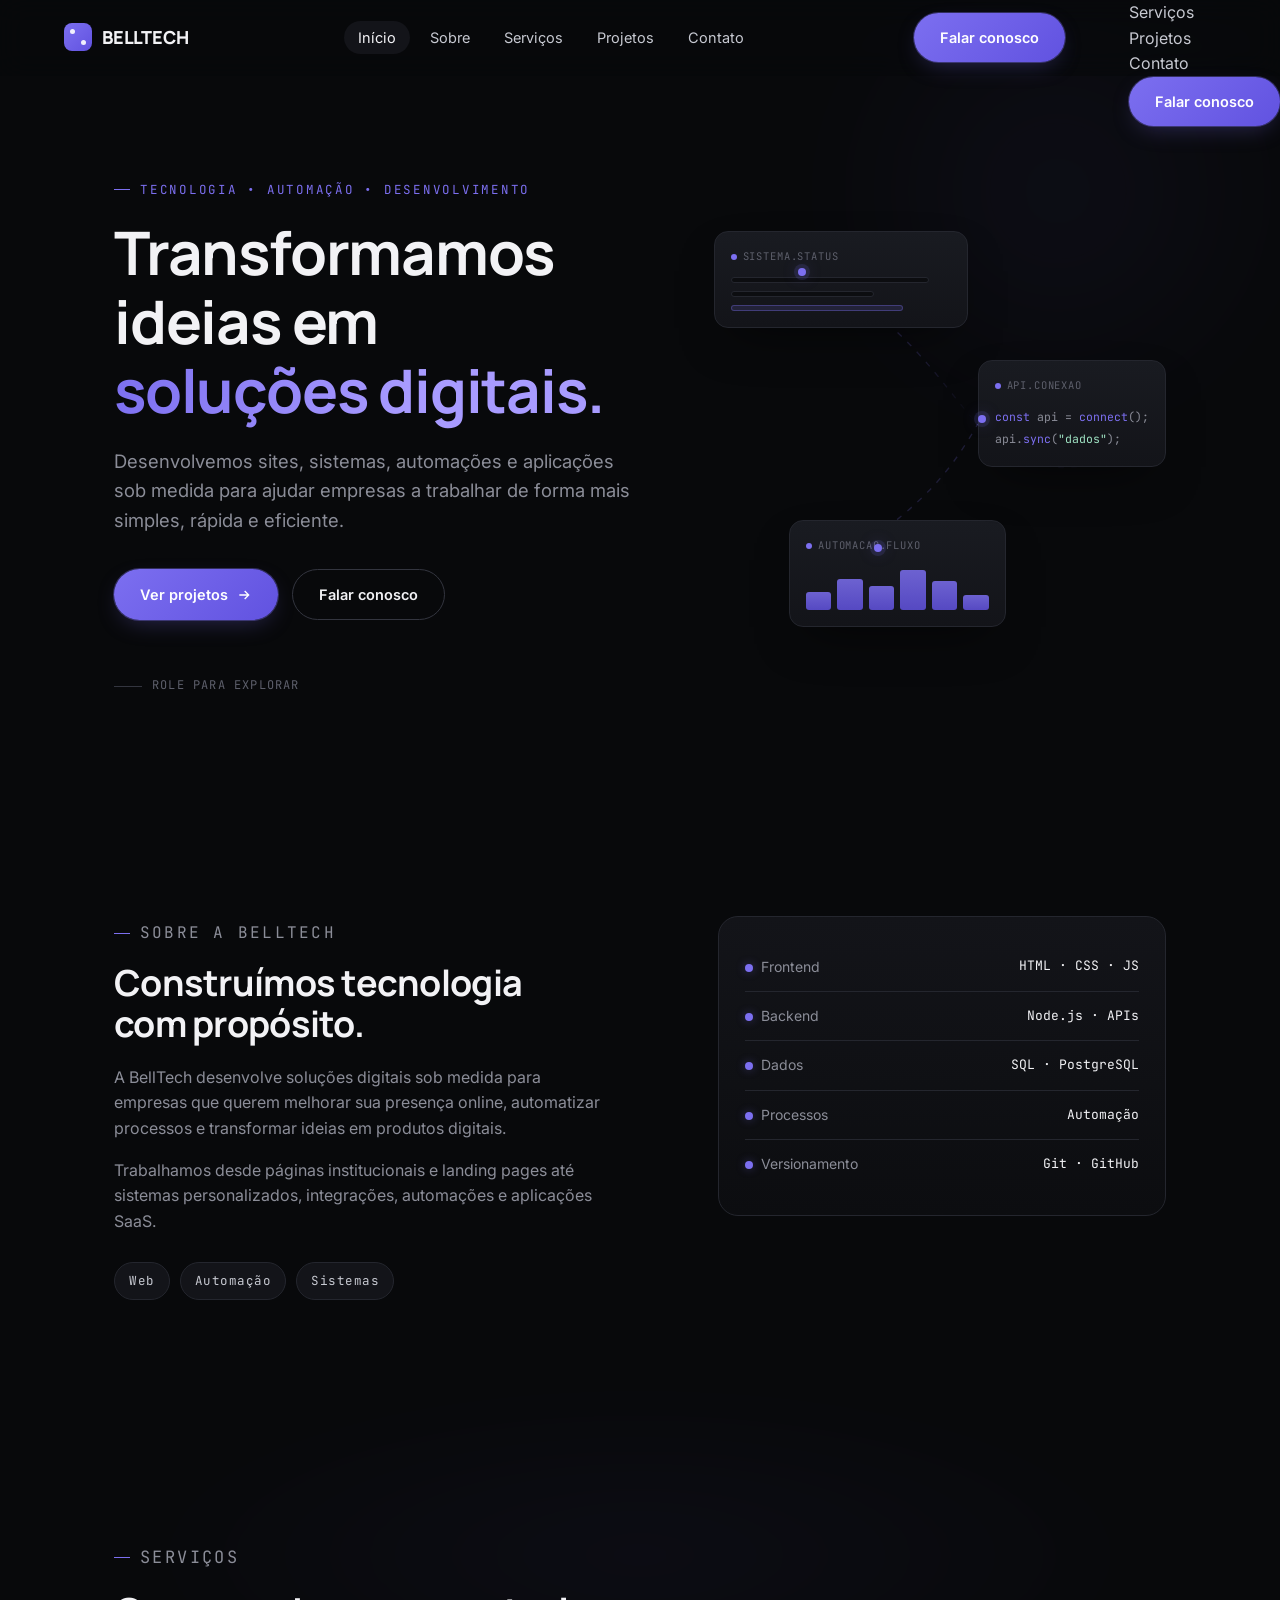
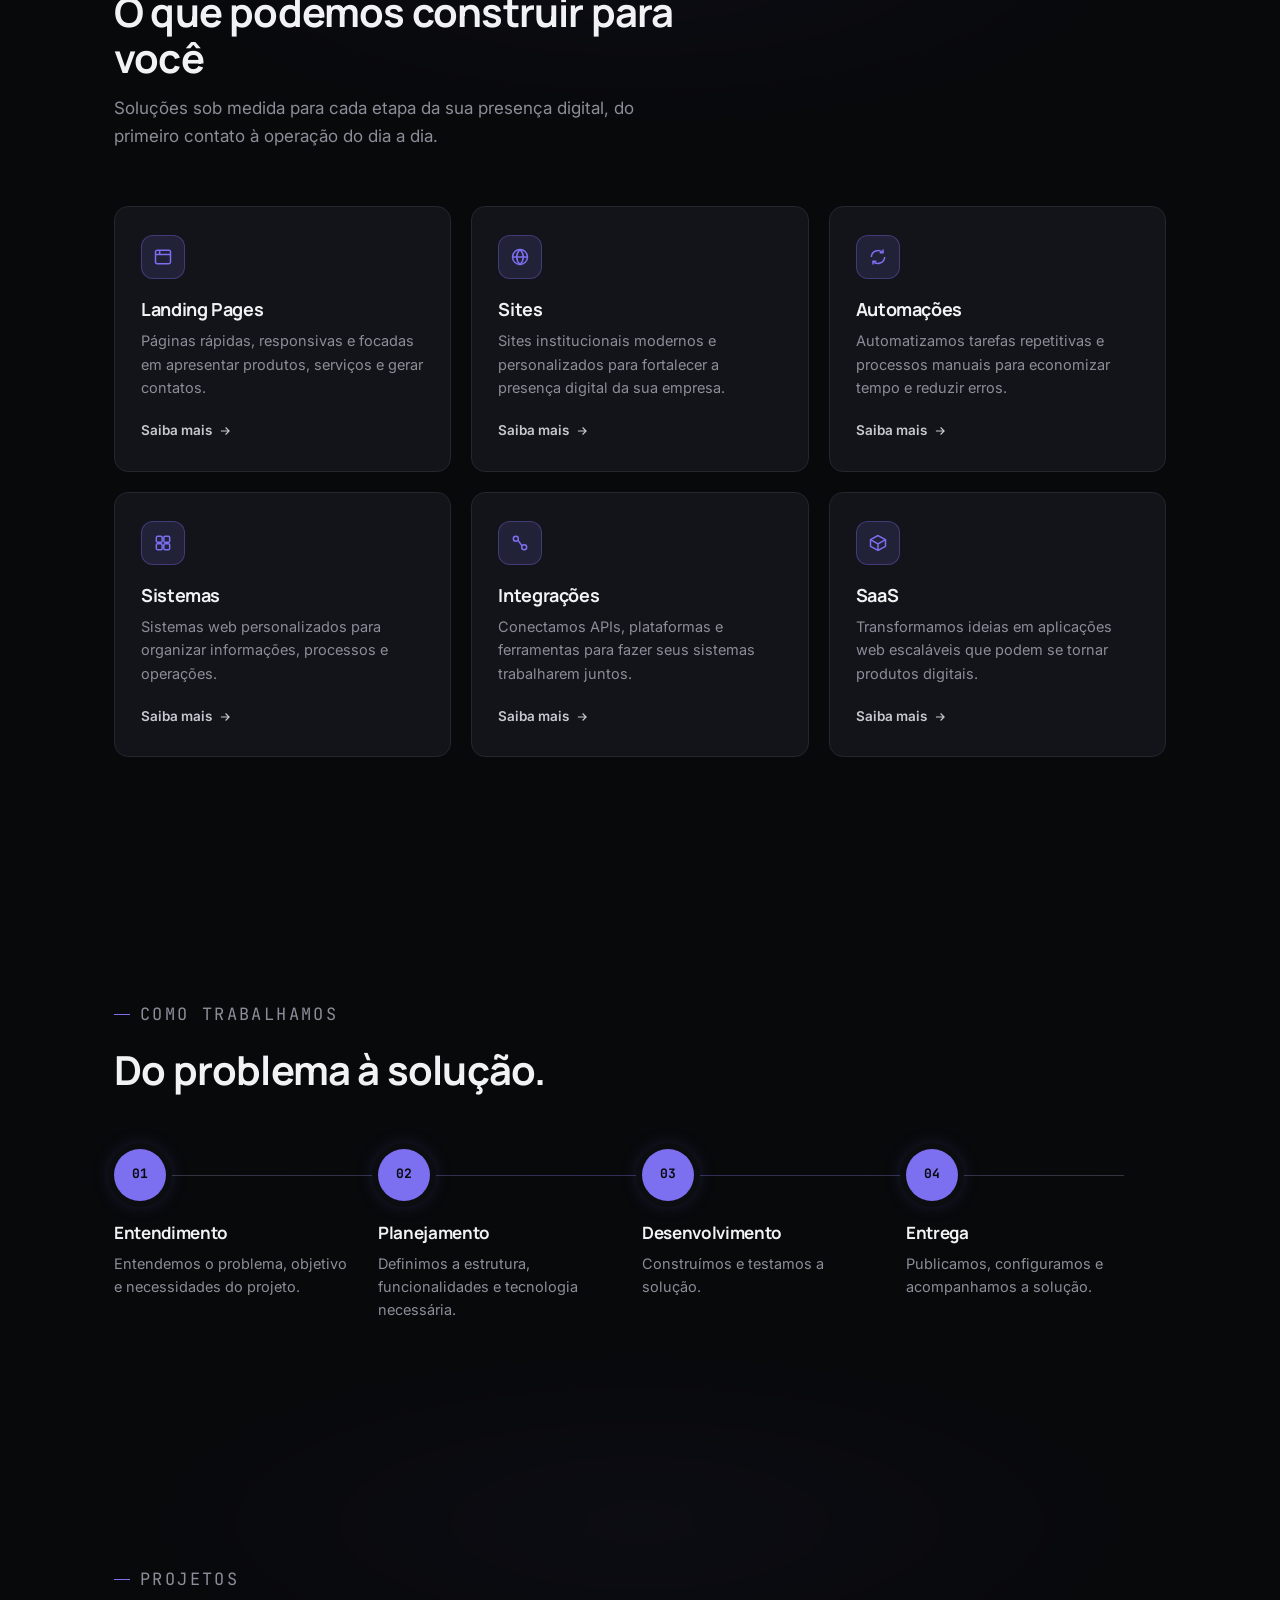
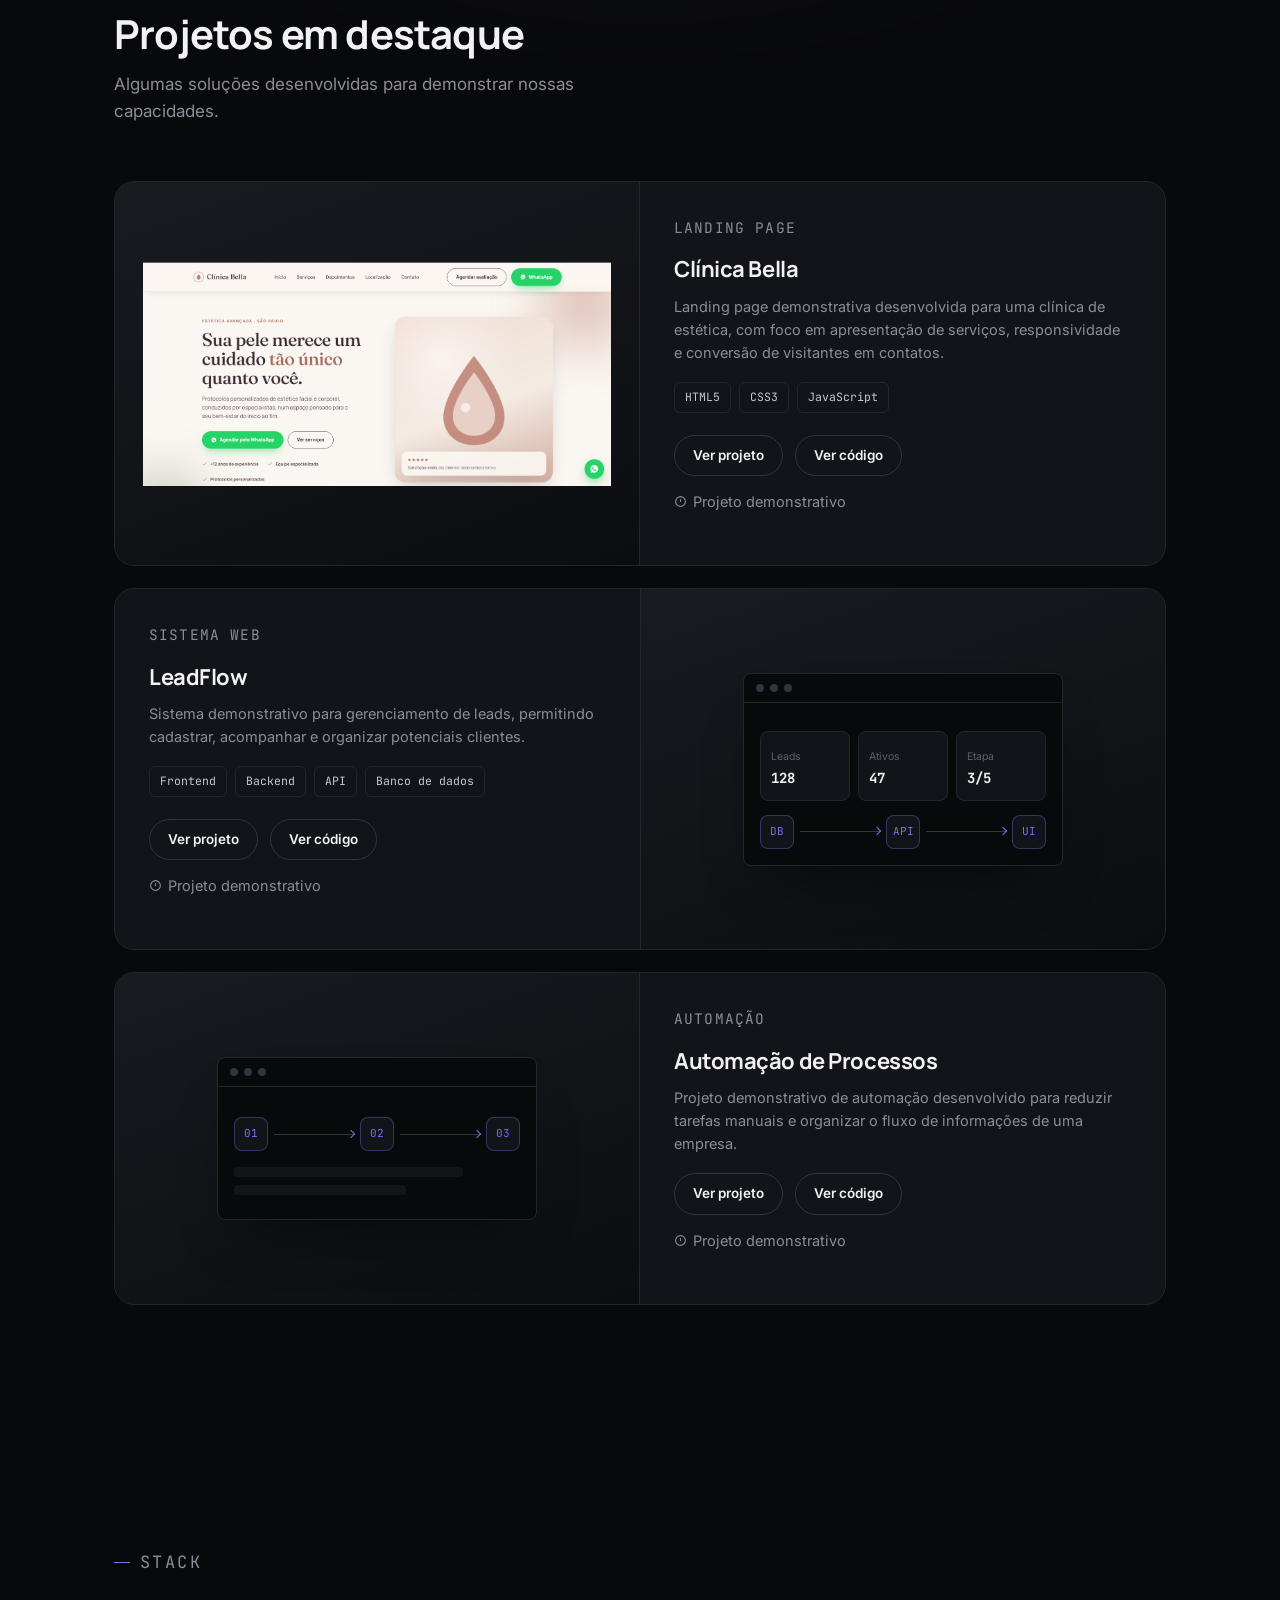
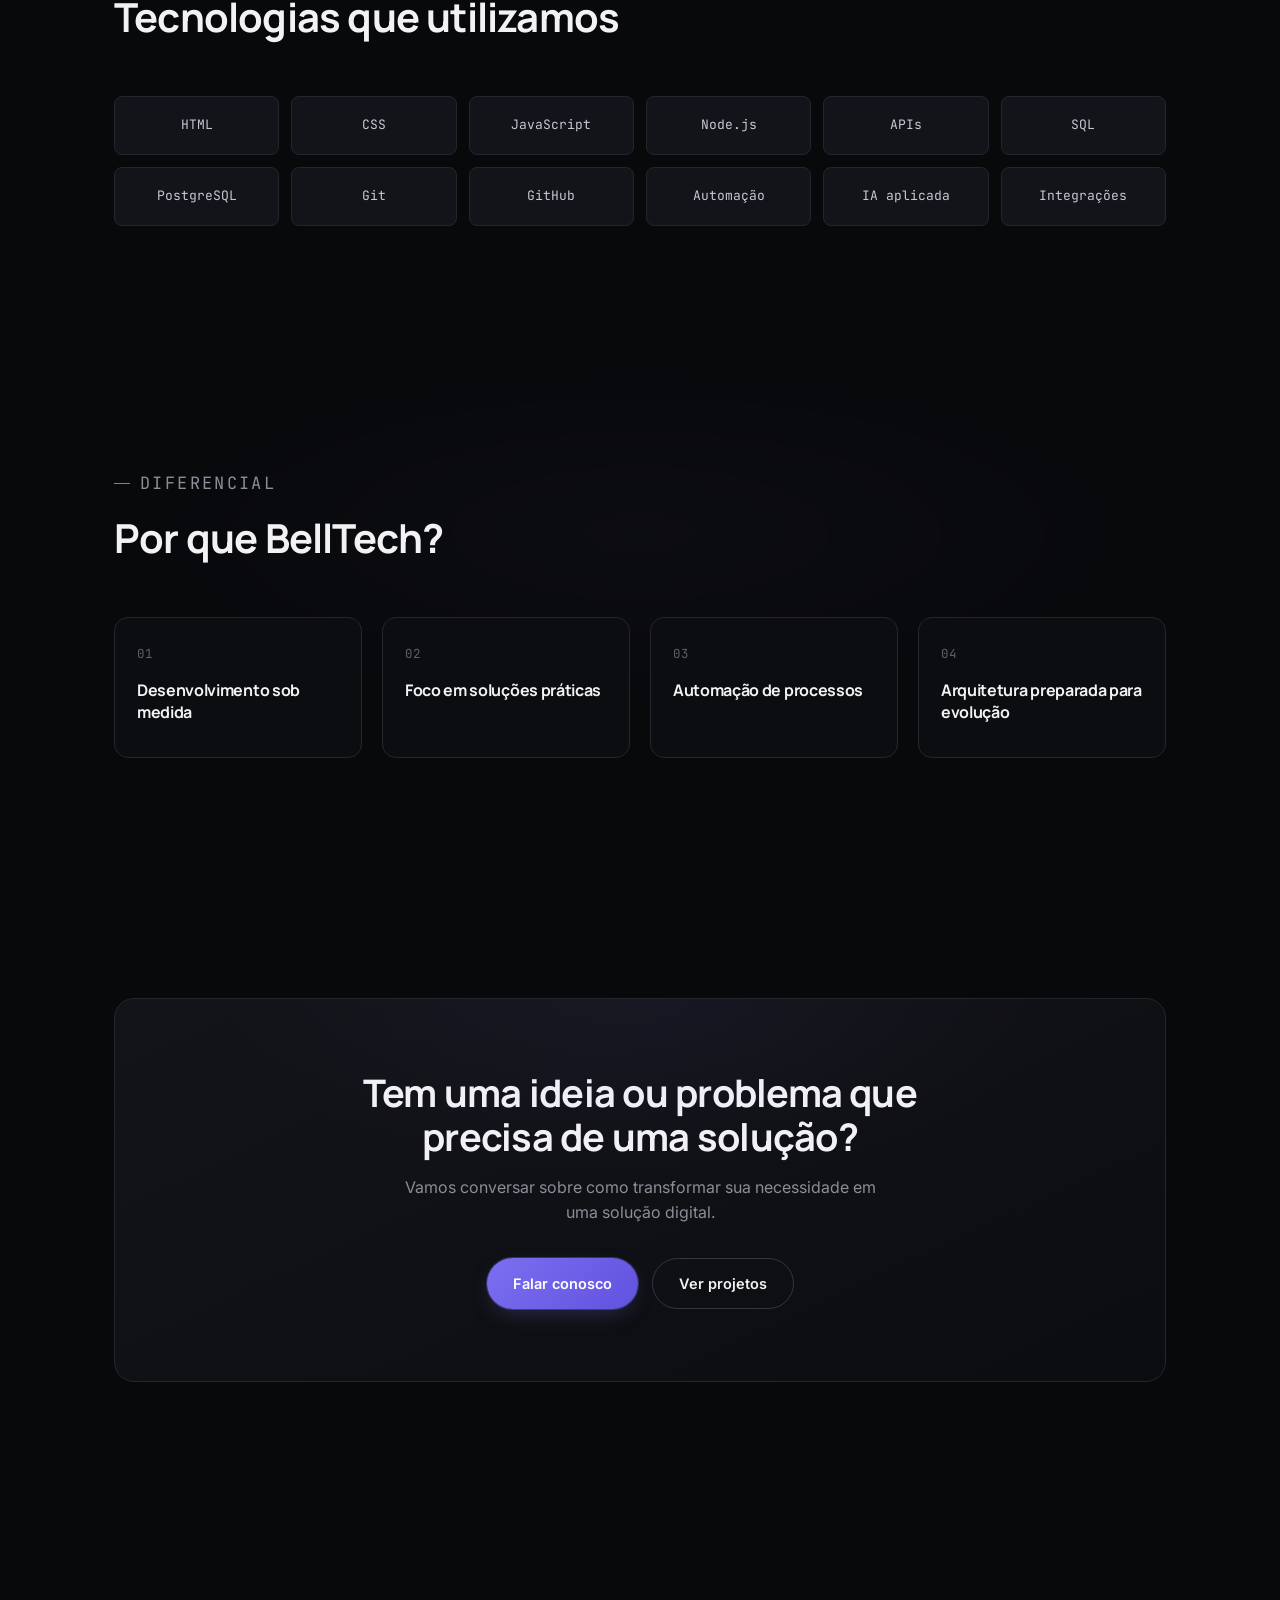
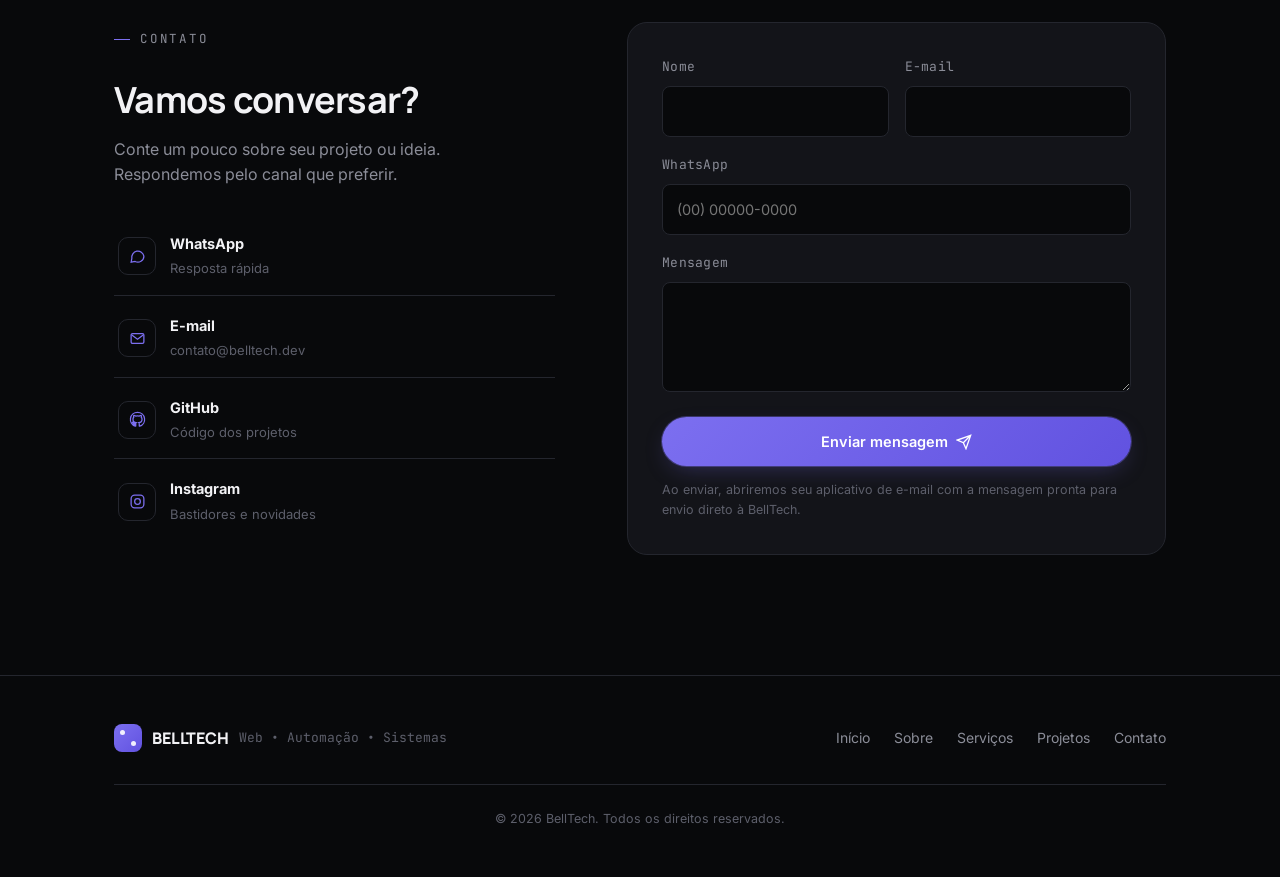
==== belltech-portfolio/index.html @ edfe38d1 "Rename belltech-preview.html to index.html" ====
<!DOCTYPE html>
<html lang="pt-BR">
<head>
<meta charset="UTF-8">
<meta name="viewport" content="width=device-width, initial-scale=1.0">
<title>BellTech — Desenvolvimento Web, Automação e Sistemas</title>
<meta name="description" content="Desenvolvemos sites, landing pages, sistemas, automações e soluções digitais sob medida para empresas.">

<meta property="og:title" content="BellTech — Desenvolvimento Web, Automação e Sistemas">
<meta property="og:description" content="Desenvolvemos sites, landing pages, sistemas, automações e soluções digitais sob medida para empresas.">
<meta property="og:type" content="website">


<link rel="preconnect" href="https://fonts.googleapis.com">
<link rel="preconnect" href="https://fonts.gstatic.com" crossorigin>
<link href="https://fonts.googleapis.com/css2?family=Inter:wght@400;500;600;700&family=Manrope:wght@600;700;800&family=JetBrains+Mono:wght@400;500&display=swap" rel="stylesheet">

<style>
/* =========================================================
   BELLTECH — Design tokens
   ========================================================= */
:root {
  /* Color */
  --bg-0: #08090b;
  --bg-1: #0c0d10;
  --bg-2: #131419;
  --bg-3: #191b21;
  --border: #24262e;
  --border-strong: #33353f;
  --text-0: #f2f2f5;
  --text-1: #c7c9d1;
  --text-2: #8b8d98;
  --text-3: #5d5f6b;

  --accent: #7c6ff0;
  --accent-strong: #6152e0;
  --accent-soft: rgba(124, 111, 240, 0.14);
  --accent-line: rgba(124, 111, 240, 0.35);
  --accent-glow: rgba(124, 111, 240, 0.35);

  /* Type */
  --font-display: "Manrope", "Inter", sans-serif;
  --font-body: "Inter", sans-serif;
  --font-mono: "JetBrains Mono", "SFMono-Regular", Menlo, monospace;

  /* Layout */
  --max-w: 1180px;
  --gutter: clamp(20px, 5vw, 64px);
  --radius-sm: 8px;
  --radius-md: 14px;
  --radius-lg: 20px;
  --header-h: 76px;

  --ease: cubic-bezier(0.16, 1, 0.3, 1);
}

/* =========================================================
   Reset
   ========================================================= */
*, *::before, *::after { box-sizing: border-box; }
* { margin: 0; padding: 0; }

html {
  scroll-behavior: smooth;
  -webkit-text-size-adjust: 100%;
}

body {
  background: var(--bg-0);
  color: var(--text-1);
  font-family: var(--font-body);
  font-size: 16px;
  line-height: 1.6;
  -webkit-font-smoothing: antialiased;
  overflow-x: hidden;
}

img, svg { display: block; max-width: 100%; }
a { color: inherit; text-decoration: none; }
ul { list-style: none; }
button { font: inherit; color: inherit; background: none; border: none; cursor: pointer; }
input, textarea { font: inherit; color: inherit; }

h1, h2, h3, h4 {
  font-family: var(--font-display);
  color: var(--text-0);
  font-weight: 700;
  line-height: 1.15;
  letter-spacing: -0.02em;
}

:focus-visible {
  outline: 2px solid var(--accent);
  outline-offset: 3px;
  border-radius: 4px;
}

.skip-link {
  position: absolute;
  left: 16px;
  top: -60px;
  background: var(--accent);
  color: #fff;
  padding: 10px 18px;
  border-radius: var(--radius-sm);
  z-index: 999;
  transition: top 0.2s var(--ease);
}
.skip-link:focus { top: 16px; }

@media (prefers-reduced-motion: reduce) {
  html { scroll-behavior: auto; }
  *, *::before, *::after {
    animation-duration: 0.001ms !important;
    animation-iteration-count: 1 !important;
    transition-duration: 0.001ms !important;
    scroll-behavior: auto !important;
  }
}

/* =========================================================
   Layout helpers
   ========================================================= */
.wrap {
  width: 100%;
  max-width: var(--max-w);
  margin-inline: auto;
  padding-inline: var(--gutter);
}

section { position: relative; }
section[id] { scroll-margin-top: calc(var(--header-h) + 12px); }

.eyebrow {
  display: inline-flex;
  align-items: center;
  gap: 10px;
  font-family: var(--font-mono);
  font-size: 12.5px;
  letter-spacing: 0.14em;
  text-transform: uppercase;
  color: var(--accent);
  margin-bottom: 18px;
}
.eyebrow::before {
  content: "";
  width: 16px;
  height: 1px;
  background: var(--accent);
}

.section-head {
  max-width: 640px;
  margin-bottom: 56px;
}
.section-head h2 {
  font-size: clamp(28px, 3.6vw, 40px);
  margin-bottom: 14px;
}
.section-head p {
  color: var(--text-2);
  font-size: 17px;
  max-width: 540px;
}

.section-pad { padding-block: clamp(72px, 10vw, 120px); }

.reveal {
  opacity: 0;
  transform: translateY(22px);
  transition: opacity 0.7s var(--ease), transform 0.7s var(--ease);
}
.reveal.is-visible { opacity: 1; transform: translateY(0); }

/* Ambient background glow, used behind a couple of sections */
.glow-field { position: relative; isolation: isolate; }
.glow-field::before {
  content: "";
  position: absolute;
  inset: -10% -10% auto -10%;
  height: 480px;
  background: radial-gradient(closest-side, var(--accent-glow), transparent 70%);
  opacity: 0.12;
  filter: blur(40px);
  z-index: -1;
  pointer-events: none;
}

/* =========================================================
   Buttons
   ========================================================= */
.btn {
  display: inline-flex;
  align-items: center;
  justify-content: center;
  gap: 8px;
  padding: 13px 26px;
  border-radius: 999px;
  font-weight: 600;
  font-size: 14.5px;
  white-space: nowrap;
  transition: transform 0.25s var(--ease), box-shadow 0.25s var(--ease), background 0.25s var(--ease), border-color 0.25s var(--ease);
}
.btn-primary {
  background: linear-gradient(135deg, var(--accent), var(--accent-strong));
  color: #fff;
  box-shadow: 0 0 0 1px var(--accent-line), 0 8px 24px -8px var(--accent-glow);
}
.btn-primary:hover { transform: translateY(-2px); box-shadow: 0 0 0 1px var(--accent-line), 0 14px 30px -8px var(--accent-glow); }
.btn-primary:active { transform: translateY(0); }

.btn-ghost {
  background: transparent;
  color: var(--text-0);
  border: 1px solid var(--border-strong);
}
.btn-ghost:hover { border-color: var(--accent-line); background: var(--accent-soft); transform: translateY(-2px); }

.btn-sm { padding: 9px 18px; font-size: 13.5px; }

.btn svg { width: 16px; height: 16px; transition: transform 0.25s var(--ease); }
.btn:hover svg { transform: translateX(3px); }

/* =========================================================
   Header
   ========================================================= */
.site-header {
  position: fixed;
  top: 0; left: 0; right: 0;
  height: var(--header-h);
  display: flex;
  align-items: center;
  z-index: 100;
  background: rgba(8, 9, 11, 0.6);
  backdrop-filter: blur(14px) saturate(140%);
  -webkit-backdrop-filter: blur(14px) saturate(140%);
  border-bottom: 1px solid transparent;
  transition: border-color 0.3s var(--ease), background 0.3s var(--ease);
}
.site-header.is-scrolled {
  border-bottom-color: var(--border);
  background: rgba(8, 9, 11, 0.86);
}

.header-inner {
  width: 100%;
  display: flex;
  align-items: center;
  justify-content: space-between;
  gap: 24px;
}

.logo {
  font-family: var(--font-display);
  font-weight: 800;
  font-size: 18px;
  letter-spacing: -0.01em;
  color: var(--text-0);
  display: flex;
  align-items: center;
  gap: 10px;
}
.logo .mark {
  width: 28px; height: 28px;
  border-radius: 8px;
  background: linear-gradient(135deg, var(--accent), var(--accent-strong));
  position: relative;
  flex-shrink: 0;
}
.logo .mark::before, .logo .mark::after {
  content: "";
  position: absolute;
  border-radius: 50%;
  background: #fff;
}
.logo .mark::before { width: 5px; height: 5px; top: 6px; left: 6px; opacity: 0.9; }
.logo .mark::after { width: 5px; height: 5px; bottom: 6px; right: 6px; opacity: 0.9; }

.main-nav { display: flex; }
.main-nav ul { display: flex; align-items: center; gap: 6px; }
.main-nav a {
  font-size: 14.5px;
  color: var(--text-1);
  padding: 8px 14px;
  border-radius: 999px;
  transition: color 0.2s var(--ease), background 0.2s var(--ease);
}
.main-nav a:hover { color: var(--text-0); background: var(--bg-2); }
.main-nav a.is-active { color: var(--text-0); background: var(--bg-2); }

.header-cta { display: flex; align-items: center; gap: 14px; }

.nav-toggle {
  display: none;
  width: 40px; height: 40px;
  border-radius: var(--radius-sm);
  align-items: center;
  justify-content: center;
  border: 1px solid var(--border);
}
.nav-toggle .bars {
  position: relative;
  width: 18px; height: 12px;
}
.nav-toggle .bars span {
  position: absolute;
  left: 0; right: 0;
  height: 1.5px;
  background: var(--text-0);
  transition: transform 0.3s var(--ease), opacity 0.3s var(--ease), top 0.3s var(--ease);
}
.nav-toggle .bars span:nth-child(1) { top: 0; }
.nav-toggle .bars span:nth-child(2) { top: 5px; }
.nav-toggle .bars span:nth-child(3) { top: 10px; }
.nav-toggle[aria-expanded="true"] .bars span:nth-child(1) { top: 5px; transform: rotate(45deg); }
.nav-toggle[aria-expanded="true"] .bars span:nth-child(2) { opacity: 0; }
.nav-toggle[aria-expanded="true"] .bars span:nth-child(3) { top: 5px; transform: rotate(-45deg); }

/* =========================================================
   Hero
   ========================================================= */
.hero {
  padding-top: calc(var(--header-h) + clamp(48px, 8vw, 96px));
  padding-bottom: clamp(60px, 8vw, 100px);
  position: relative;
  overflow: hidden;
}
.hero::before {
  content: "";
  position: absolute;
  top: -20%;
  right: -10%;
  width: 700px;
  height: 700px;
  background: radial-gradient(closest-side, var(--accent-glow), transparent 70%);
  opacity: 0.16;
  filter: blur(60px);
  pointer-events: none;
}

.hero-grid {
  display: grid;
  grid-template-columns: 1.05fr 0.95fr;
  gap: clamp(32px, 6vw, 60px);
  align-items: center;
}

.hero h1 {
  font-size: clamp(36px, 5.2vw, 60px);
  margin-bottom: 22px;
}
.hero h1 .accent-text {
  background: linear-gradient(100deg, var(--accent), #a89bff 60%);
  -webkit-background-clip: text;
  background-clip: text;
  color: transparent;
}

.hero-lede {
  font-size: clamp(16px, 1.6vw, 18.5px);
  color: var(--text-2);
  max-width: 520px;
  margin-bottom: 34px;
}

.hero-actions { display: flex; gap: 14px; flex-wrap: wrap; }

.scroll-hint {
  display: flex;
  align-items: center;
  gap: 10px;
  margin-top: 56px;
  color: var(--text-3);
  font-family: var(--font-mono);
  font-size: 12px;
  letter-spacing: 0.1em;
  text-transform: uppercase;
}
.scroll-hint .line {
  width: 28px; height: 1px;
  background: var(--border-strong);
  position: relative;
  overflow: hidden;
}
.scroll-hint .line::after {
  content: "";
  position: absolute;
  inset: 0;
  background: var(--accent);
  transform: translateX(-100%);
  animation: scroll-line 2.2s var(--ease) infinite;
}
@keyframes scroll-line {
  0% { transform: translateX(-100%); }
  50% { transform: translateX(0); }
  100% { transform: translateX(100%); }
}

/* --- Hero signature visual: connected systems panel --- */
.hero-visual {
  position: relative;
  height: clamp(320px, 38vw, 460px);
}
.hv-stage {
  position: relative;
  width: 100%;
  height: 100%;
  transform-style: preserve-3d;
}
.hv-lines {
  position: absolute;
  inset: 0;
  width: 100%;
  height: 100%;
  overflow: visible;
}
.hv-lines path {
  fill: none;
  stroke: url(#lineGrad);
  stroke-width: 1.4;
  stroke-dasharray: 6 8;
  opacity: 0.55;
  animation: dash-flow 5s linear infinite;
}
@keyframes dash-flow { to { stroke-dashoffset: -140; } }

.hv-node {
  position: absolute;
  width: 8px; height: 8px;
  border-radius: 50%;
  background: var(--accent);
  box-shadow: 0 0 0 4px var(--accent-soft), 0 0 16px var(--accent-glow);
  animation: float-y 6s ease-in-out infinite;
}

.hv-panel {
  position: absolute;
  background: linear-gradient(180deg, var(--bg-3), var(--bg-2));
  border: 1px solid var(--border);
  border-radius: var(--radius-md);
  box-shadow: 0 20px 50px -20px rgba(0, 0, 0, 0.6);
  padding: 16px;
  animation: float-y 7s ease-in-out infinite;
}
.hv-panel.p1 { top: 6%; left: 4%; width: 54%; animation-delay: 0s; }
.hv-panel.p2 { bottom: 8%; left: 20%; width: 46%; animation-delay: 1.2s; }
.hv-panel.p3 { top: 34%; right: 0%; width: 40%; animation-delay: 2.4s; }

@keyframes float-y {
  0%, 100% { transform: translateY(0); }
  50% { transform: translateY(-10px); }
}

.hv-panel-label {
  font-family: var(--font-mono);
  font-size: 10.5px;
  letter-spacing: 0.08em;
  text-transform: uppercase;
  color: var(--text-3);
  display: flex;
  align-items: center;
  gap: 6px;
  margin-bottom: 12px;
}
.hv-panel-label .dot { width: 6px; height: 6px; border-radius: 50%; background: var(--accent); }

.hv-bars { display: flex; align-items: flex-end; gap: 6px; height: 44px; }
.hv-bars span { flex: 1; background: linear-gradient(180deg, var(--accent), var(--accent-strong)); border-radius: 3px; opacity: 0.85; }

.hv-lines-rows { display: flex; flex-direction: column; gap: 8px; }
.hv-lines-rows i { display: block; height: 6px; border-radius: 3px; background: var(--bg-1); border: 1px solid var(--border); }
.hv-lines-rows i:nth-child(1) { width: 90%; }
.hv-lines-rows i:nth-child(2) { width: 65%; }
.hv-lines-rows i:nth-child(3) { width: 78%; background: var(--accent-soft); border-color: var(--accent-line); }

.hv-code { font-family: var(--font-mono); font-size: 11.5px; line-height: 1.9; color: var(--text-2); }
.hv-code .k { color: var(--accent); }
.hv-code .s { color: #9fe3c3; }

/* =========================================================
   About
   ========================================================= */
.about-grid {
  display: grid;
  grid-template-columns: 1fr 0.85fr;
  gap: clamp(40px, 6vw, 80px);
  align-items: start;
}
.about-copy h2 { font-size: clamp(26px, 3.4vw, 36px); margin-bottom: 20px; max-width: 480px; }
.about-copy p { color: var(--text-2); margin-bottom: 16px; max-width: 500px; font-size: 16px; }

.about-tags { display: flex; gap: 10px; margin-top: 28px; flex-wrap: wrap; }
.about-tags span {
  font-family: var(--font-mono);
  font-size: 12.5px;
  letter-spacing: 0.04em;
  padding: 8px 14px;
  border-radius: 999px;
  border: 1px solid var(--border);
  color: var(--text-1);
  background: var(--bg-2);
}

.about-visual {
  border: 1px solid var(--border);
  border-radius: var(--radius-lg);
  background: linear-gradient(180deg, var(--bg-2), var(--bg-1));
  padding: 26px;
}
.about-visual-row {
  display: flex;
  justify-content: space-between;
  align-items: center;
  padding: 13px 0;
  border-bottom: 1px solid var(--border);
  font-size: 14px;
}
.about-visual-row:last-child { border-bottom: none; }
.about-visual-row span:first-child { color: var(--text-2); }
.about-visual-row span:last-child { color: var(--text-0); font-family: var(--font-mono); font-size: 13px; }
.pill {
  display: inline-block;
  width: 8px; height: 8px;
  border-radius: 50%;
  background: var(--accent);
  margin-right: 8px;
  box-shadow: 0 0 10px var(--accent-glow);
}

/* =========================================================
   Services
   ========================================================= */
.services-grid {
  display: grid;
  grid-template-columns: repeat(3, 1fr);
  gap: 20px;
}
.card {
  border: 1px solid var(--border);
  background: var(--bg-2);
  border-radius: var(--radius-md);
  padding: 28px 26px;
  transition: transform 0.3s var(--ease), border-color 0.3s var(--ease), background 0.3s var(--ease), box-shadow 0.3s var(--ease);
  position: relative;
}
.card:hover {
  transform: translateY(-4px);
  border-color: var(--accent-line);
  background: var(--bg-3);
  box-shadow: 0 20px 40px -24px rgba(0,0,0,0.55), 0 0 0 1px var(--accent-line) inset;
}
.card-icon {
  width: 44px; height: 44px;
  border-radius: 12px;
  display: flex; align-items: center; justify-content: center;
  background: var(--accent-soft);
  border: 1px solid var(--accent-line);
  margin-bottom: 20px;
  color: var(--accent);
}
.card-icon svg { width: 20px; height: 20px; }
.card h3 { font-size: 18px; margin-bottom: 10px; }
.card p { color: var(--text-2); font-size: 14.5px; margin-bottom: 18px; }
.card-link {
  display: inline-flex;
  align-items: center;
  gap: 6px;
  font-size: 13.5px;
  font-weight: 600;
  color: var(--text-1);
  transition: gap 0.2s var(--ease), color 0.2s var(--ease);
}
.card:hover .card-link { color: var(--accent); gap: 9px; }
.card-link svg { width: 14px; height: 14px; }

/* =========================================================
   Process
   ========================================================= */
.process-track {
  display: grid;
  grid-template-columns: repeat(4, 1fr);
  gap: 4px;
  position: relative;
}
.process-track::before {
  content: "";
  position: absolute;
  top: 26px;
  left: 4%;
  right: 4%;
  height: 1px;
  background: linear-gradient(90deg, var(--border-strong), var(--accent-line), var(--border-strong));
}
.process-step { padding-right: 18px; position: relative; }
.process-num {
  font-family: var(--font-mono);
  font-size: 13px;
  color: var(--bg-0);
  background: var(--accent);
  width: 52px; height: 52px;
  border-radius: 50%;
  display: flex; align-items: center; justify-content: center;
  margin-bottom: 22px;
  position: relative; z-index: 2;
  box-shadow: 0 0 0 6px var(--bg-1), 0 0 20px var(--accent-glow);
  font-weight: 700;
}
.process-step h3 { font-size: 17px; margin-bottom: 10px; }
.process-step p { color: var(--text-2); font-size: 14.5px; }

/* =========================================================
   Projects
   ========================================================= */
.projects-list { display: flex; flex-direction: column; gap: 22px; }
.project-card {
  display: grid;
  grid-template-columns: 1fr 1fr;
  gap: 0;
  border: 1px solid var(--border);
  border-radius: var(--radius-lg);
  background: var(--bg-2);
  overflow: hidden;
  transition: border-color 0.3s var(--ease), transform 0.3s var(--ease);
}
.project-card:hover { border-color: var(--accent-line); }
.project-card:nth-child(even) { grid-template-columns: 1fr 1fr; }
.project-card:nth-child(even) .project-media { order: 2; }

.project-media {
  position: relative;
  background: linear-gradient(160deg, var(--bg-3), var(--bg-1));
  min-height: 260px;
  padding: 28px;
  display: flex; align-items: center; justify-content: center;
  border-right: 1px solid var(--border);
}
.project-card:nth-child(even) .project-media { border-right: none; border-left: 1px solid var(--border); }

.project-body { padding: 34px; display: flex; flex-direction: column; }
.project-tag {
  font-family: var(--font-mono);
  font-size: 11.5px;
  letter-spacing: 0.08em;
  text-transform: uppercase;
  color: var(--accent);
  margin-bottom: 12px;
}
.project-body h3 { font-size: 22px; margin-bottom: 12px; }
.project-body p { color: var(--text-2); font-size: 14.5px; margin-bottom: 18px; }

.project-stack { display: flex; flex-wrap: wrap; gap: 8px; margin-bottom: 22px; }
.project-stack span {
  font-family: var(--font-mono);
  font-size: 11.5px;
  padding: 5px 10px;
  border-radius: 6px;
  border: 1px solid var(--border);
  color: var(--text-1);
}

.project-actions { display: flex; gap: 12px; margin-top: auto; flex-wrap: wrap; }

.demo-badge {
  display: inline-flex;
  align-items: center;
  gap: 6px;
  font-size: 12px;
  color: var(--text-3);
  margin-top: 14px;
}
.demo-badge svg { width: 13px; height: 13px; }

/* mockup mini UI inside project-media */
.mockup { width: 100%; max-width: 320px; border-radius: var(--radius-sm); border: 1px solid var(--border); background: var(--bg-0); overflow: hidden; box-shadow: 0 30px 60px -30px rgba(0,0,0,0.7); }
.mockup-bar { display: flex; gap: 6px; padding: 10px 12px; border-bottom: 1px solid var(--border); }
.mockup-bar i { width: 8px; height: 8px; border-radius: 50%; background: var(--border-strong); }
.mockup-body { padding: 16px; }
.mockup-body .block { height: 10px; border-radius: 4px; background: var(--bg-2); margin-bottom: 8px; }
.mockup-body .block.w60 { width: 60%; }
.mockup-body .block.w80 { width: 80%; }
.mockup-body .block.accent { background: var(--accent-soft); border: 1px solid var(--accent-line); }
.mockup-grid { display: grid; grid-template-columns: repeat(3,1fr); gap: 8px; margin-top: 12px; }
.mockup-grid .cell { height: 40px; border-radius: 6px; background: var(--bg-2); border: 1px solid var(--border); }
.mockup-kpi { display:flex; gap:8px; margin-top:12px; }
.mockup-kpi .k { flex:1; padding:10px; border-radius:8px; background: var(--bg-2); border:1px solid var(--border); }
.mockup-kpi .k b { display:block; font-family: var(--font-mono); color: var(--text-0); font-size: 14px; }
.mockup-kpi .k small { color: var(--text-3); font-size: 10.5px; }
.mockup-flow { display:flex; align-items:center; justify-content:space-between; margin-top: 14px; }
.mockup-flow .node { width: 34px; height: 34px; border-radius: 8px; background: var(--bg-2); border: 1px solid var(--accent-line); display:flex; align-items:center; justify-content:center; color: var(--accent); font-family: var(--font-mono); font-size: 11px; }
.mockup-flow .arrow { flex: 1; height: 1px; background: var(--border-strong); margin: 0 6px; position: relative; }
.mockup-flow .arrow::after { content: ""; position: absolute; right: 0; top: -3px; width: 6px; height: 6px; border-top: 1px solid var(--accent); border-right: 1px solid var(--accent); transform: rotate(45deg); }

/* =========================================================
   Tech grid
   ========================================================= */
.tech-grid {
  display: grid;
  grid-template-columns: repeat(6, 1fr);
  gap: 12px;
}
.tech-chip {
  border: 1px solid var(--border);
  background: var(--bg-2);
  border-radius: var(--radius-sm);
  padding: 18px 12px;
  text-align: center;
  font-family: var(--font-mono);
  font-size: 13px;
  color: var(--text-1);
  transition: border-color 0.25s var(--ease), color 0.25s var(--ease), transform 0.25s var(--ease);
}
.tech-chip:hover { border-color: var(--accent-line); color: var(--text-0); transform: translateY(-2px); }

/* =========================================================
   Differentiators
   ========================================================= */
.diff-grid {
  display: grid;
  grid-template-columns: repeat(4, 1fr);
  gap: 20px;
}
.diff-card { padding: 26px 22px; border: 1px solid var(--border); border-radius: var(--radius-md); background: var(--bg-1); }
.diff-num { font-family: var(--font-mono); color: var(--text-3); font-size: 12.5px; margin-bottom: 16px; }
.diff-card h3 { font-size: 16px; margin-bottom: 8px; line-height: 1.35; }

/* =========================================================
   CTA
   ========================================================= */
.cta-section {
  border-radius: var(--radius-lg);
  border: 1px solid var(--border);
  background: linear-gradient(155deg, var(--bg-2), var(--bg-1));
  padding: clamp(40px, 6vw, 72px);
  text-align: center;
  position: relative;
  overflow: hidden;
}
.cta-section::before {
  content: "";
  position: absolute;
  inset: 0;
  background: radial-gradient(600px 260px at 50% 0%, var(--accent-glow), transparent 70%);
  opacity: 0.18;
  pointer-events: none;
}
.cta-section h2 { font-size: clamp(26px, 3.6vw, 38px); max-width: 640px; margin: 0 auto 16px; }
.cta-section p { color: var(--text-2); max-width: 480px; margin: 0 auto 32px; font-size: 16px; }
.cta-actions { display: flex; gap: 14px; justify-content: center; flex-wrap: wrap; }

/* =========================================================
   Contact
   ========================================================= */
.contact-grid {
  display: grid;
  grid-template-columns: 0.9fr 1.1fr;
  gap: clamp(40px, 6vw, 72px);
}
.contact-info h2 { font-size: clamp(26px, 3.4vw, 36px); margin-bottom: 16px; }
.contact-info p { color: var(--text-2); margin-bottom: 30px; max-width: 420px; }

.contact-channels { display: flex; flex-direction: column; gap: 4px; }
.contact-channel {
  display: flex;
  align-items: center;
  gap: 14px;
  padding: 14px 4px;
  border-bottom: 1px solid var(--border);
  transition: gap 0.2s var(--ease), color 0.2s var(--ease);
}
.contact-channel:last-child { border-bottom: none; }
.contact-channel:hover { gap: 18px; color: var(--accent); }
.contact-channel .ci {
  width: 38px; height: 38px;
  border-radius: 10px;
  border: 1px solid var(--border);
  display: flex; align-items: center; justify-content: center;
  color: var(--accent);
  flex-shrink: 0;
}
.contact-channel .ci svg { width: 17px; height: 17px; }
.contact-channel .ct b { display: block; color: var(--text-0); font-size: 14.5px; }
.contact-channel .ct span { color: var(--text-3); font-size: 13px; }

.contact-form {
  border: 1px solid var(--border);
  background: var(--bg-2);
  border-radius: var(--radius-lg);
  padding: clamp(24px, 3vw, 34px);
}
.field { margin-bottom: 18px; }
.field label {
  display: block;
  font-size: 13px;
  color: var(--text-2);
  margin-bottom: 8px;
  font-family: var(--font-mono);
  letter-spacing: 0.02em;
}
.field input, .field textarea {
  width: 100%;
  background: var(--bg-0);
  border: 1px solid var(--border);
  border-radius: var(--radius-sm);
  padding: 13px 14px;
  color: var(--text-0);
  font-size: 14.5px;
  transition: border-color 0.2s var(--ease), background 0.2s var(--ease);
}
.field input:hover, .field textarea:hover { border-color: var(--border-strong); }
.field input:focus, .field textarea:focus { border-color: var(--accent); background: var(--bg-1); outline: none; }
.field textarea { resize: vertical; min-height: 110px; }

.form-row { display: grid; grid-template-columns: 1fr 1fr; gap: 16px; }
.form-note { font-size: 12.5px; color: var(--text-3); margin-top: 14px; }
.form-status {
  margin-top: 16px;
  font-size: 13.5px;
  padding: 12px 14px;
  border-radius: var(--radius-sm);
  border: 1px solid var(--border);
  color: var(--text-1);
  display: none;
}
.form-status.is-visible { display: block; }
.form-status.ok { border-color: var(--accent-line); color: var(--text-0); background: var(--accent-soft); }

/* =========================================================
   Footer
   ========================================================= */
.site-footer {
  border-top: 1px solid var(--border);
  padding-block: 48px;
}
.footer-inner {
  display: flex;
  justify-content: space-between;
  align-items: center;
  flex-wrap: wrap;
  gap: 24px;
}
.footer-brand { display: flex; align-items: center; gap: 10px; }
.footer-brand .logo { font-size: 16px; }
.footer-tag { color: var(--text-3); font-size: 13px; font-family: var(--font-mono); }
.footer-nav { display: flex; gap: 24px; flex-wrap: wrap; }
.footer-nav a { color: var(--text-2); font-size: 14px; transition: color 0.2s var(--ease); }
.footer-nav a:hover { color: var(--text-0); }
.footer-bottom {
  margin-top: 32px;
  padding-top: 24px;
  border-top: 1px solid var(--border);
  color: var(--text-3);
  font-size: 12.5px;
  text-align: center;
}

/* =========================================================
   Responsive
   ========================================================= */
@media (max-width: 1024px) {
  .hero-grid { grid-template-columns: 1fr; }
  .hero-visual { order: -1; height: 320px; margin-bottom: 8px; }
  .about-grid { grid-template-columns: 1fr; }
  .services-grid { grid-template-columns: repeat(2, 1fr); }
  .process-track { grid-template-columns: repeat(2, 1fr); row-gap: 36px; }
  .process-track::before { display: none; }
  .diff-grid { grid-template-columns: repeat(2, 1fr); }
  .tech-grid { grid-template-columns: repeat(4, 1fr); }
  .contact-grid { grid-template-columns: 1fr; }
  .project-card, .project-card:nth-child(even) { grid-template-columns: 1fr; }
  .project-card:nth-child(even) .project-media { order: 0; border-left: none; border-right: 1px solid var(--border); }
}

@media (max-width: 720px) {
  .main-nav { display: none; }
  .header-cta .btn-primary { display: none; }
  .nav-toggle { display: flex; }

  .mobile-nav {
    position: fixed;
    inset: var(--header-h) 0 0 0;
    background: rgba(8,9,11,0.98);
    backdrop-filter: blur(10px);
    transform: translateY(-8px);
    opacity: 0;
    pointer-events: none;
    transition: opacity 0.3s var(--ease), transform 0.3s var(--ease);
    z-index: 90;
    overflow-y: auto;
  }
  .mobile-nav.is-open { opacity: 1; transform: translateY(0); pointer-events: auto; }
  .mobile-nav ul { display: flex; flex-direction: column; padding: 28px var(--gutter); gap: 4px; }
  .mobile-nav a {
    display: block;
    padding: 16px 4px;
    font-size: 20px;
    font-family: var(--font-display);
    font-weight: 700;
    color: var(--text-0);
    border-bottom: 1px solid var(--border);
  }
  .mobile-nav .btn { margin-top: 24px; width: 100%; }

  .hero-actions { flex-direction: column; align-items: stretch; }
  .hero-actions .btn { width: 100%; }

  .services-grid { grid-template-columns: 1fr; }
  .process-track { grid-template-columns: 1fr; }
  .diff-grid { grid-template-columns: 1fr; }
  .tech-grid { grid-template-columns: repeat(3, 1fr); }
  .form-row { grid-template-columns: 1fr; }
  .cta-actions { flex-direction: column; align-items: stretch; }
  .footer-inner { flex-direction: column; align-items: flex-start; }
}

@media (max-width: 480px) {
  .tech-grid { grid-template-columns: repeat(2, 1fr); }
  .project-body { padding: 24px; }
  .project-media { padding: 20px; min-height: 220px; }
}

</style>
</head>
<body>

<a href="#main" class="skip-link">Pular para o conteúdo</a>

<!-- ============ HEADER ============ -->
<header class="site-header" id="siteHeader">
  <div class="wrap header-inner">
    <a href="#inicio" class="logo" aria-label="BellTech — página inicial">
      <span class="mark" aria-hidden="true"></span>
      BELLTECH
    </a>

    <nav class="main-nav" aria-label="Navegação principal">
      <ul>
        <li><a href="#inicio">Início</a></li>
        <li><a href="#sobre">Sobre</a></li>
        <li><a href="#servicos">Serviços</a></li>
        <li><a href="#projetos">Projetos</a></li>
        <li><a href="#contato">Contato</a></li>
      </ul>
    </nav>

    <div class="header-cta">
      <a href="#contato" class="btn btn-primary">Falar conosco</a>
      <button class="nav-toggle" id="navToggle" aria-expanded="false" aria-controls="mobileNav" aria-label="Abrir menu">
        <span class="bars" aria-hidden="true"><span></span><span></span><span></span></span>
      </button>
    </div>
  </div>

  <nav class="mobile-nav" id="mobileNav" aria-label="Navegação mobile">
    <ul>
      <li><a href="#inicio">Início</a></li>
      <li><a href="#sobre">Sobre</a></li>
      <li><a href="#servicos">Serviços</a></li>
      <li><a href="#projetos">Projetos</a></li>
      <li><a href="#contato">Contato</a></li>
      <li><a href="#contato" class="btn btn-primary">Falar conosco</a></li>
    </ul>
  </nav>
</header>

<main id="main">

  <!-- ============ HERO ============ -->
  <section class="hero" id="inicio">
    <div class="wrap hero-grid">
      <div class="hero-copy">
        <p class="eyebrow">Tecnologia • Automação • Desenvolvimento</p>
        <h1>Transformamos ideias em <span class="accent-text">soluções digitais.</span></h1>
        <p class="hero-lede">Desenvolvemos sites, sistemas, automações e aplicações sob medida para ajudar empresas a trabalhar de forma mais simples, rápida e eficiente.</p>
        <div class="hero-actions">
          <a href="#projetos" class="btn btn-primary">
            Ver projetos
            <svg viewBox="0 0 24 24" fill="none" stroke="currentColor" stroke-width="2" aria-hidden="true"><path d="M5 12h14M13 6l6 6-6 6"/></svg>
          </a>
          <a href="#contato" class="btn btn-ghost">Falar conosco</a>
        </div>

        <div class="scroll-hint">
          <span class="line" aria-hidden="true"></span>
          Role para explorar
        </div>
      </div>

      <div class="hero-visual" aria-hidden="true">
        <div class="hv-stage">
          <svg class="hv-lines" viewBox="0 0 500 460" preserveAspectRatio="none">
            <defs>
              <linearGradient id="lineGrad" x1="0" y1="0" x2="1" y2="1">
                <stop offset="0%" stop-color="#7c6ff0" stop-opacity="0.8"/>
                <stop offset="100%" stop-color="#7c6ff0" stop-opacity="0"/>
              </linearGradient>
            </defs>
            <path d="M120,70 C220,110 260,180 300,220"/>
            <path d="M300,220 C340,260 380,270 420,260"/>
            <path d="M180,340 C240,300 270,270 300,220"/>
          </svg>

          <div class="hv-panel p1">
            <div class="hv-panel-label"><span class="dot"></span> sistema.status</div>
            <div class="hv-lines-rows">
              <i></i><i></i><i></i>
            </div>
          </div>

          <div class="hv-panel p2">
            <div class="hv-panel-label"><span class="dot"></span> automacao.fluxo</div>
            <div class="hv-bars">
              <span style="height:40%"></span>
              <span style="height:70%"></span>
              <span style="height:55%"></span>
              <span style="height:90%"></span>
              <span style="height:65%"></span>
              <span style="height:35%"></span>
            </div>
          </div>

          <div class="hv-panel p3">
            <div class="hv-panel-label"><span class="dot"></span> api.conexao</div>
            <div class="hv-code">
              <div><span class="k">const</span> api = <span class="k">connect</span>();</div>
              <div>api.<span class="k">sync</span>(<span class="s">"dados"</span>);</div>
            </div>
          </div>

          <span class="hv-node" style="top:14%; left:22%; animation-delay:.2s"></span>
          <span class="hv-node" style="top:46%; left:60%; animation-delay:1.4s"></span>
          <span class="hv-node" style="top:74%; left:38%; animation-delay:.8s"></span>
        </div>
      </div>
    </div>
  </section>

  <!-- ============ SOBRE ============ -->
  <section class="section-pad" id="sobre">
    <div class="wrap about-grid">
      <div class="about-copy reveal">
        <p class="eyebrow">Sobre a BellTech</p>
        <h2>Construímos tecnologia com propósito.</h2>
        <p>A BellTech desenvolve soluções digitais sob medida para empresas que querem melhorar sua presença online, automatizar processos e transformar ideias em produtos digitais.</p>
        <p>Trabalhamos desde páginas institucionais e landing pages até sistemas personalizados, integrações, automações e aplicações SaaS.</p>

        <div class="about-tags">
          <span>Web</span>
          <span>Automação</span>
          <span>Sistemas</span>
        </div>
      </div>

      <div class="about-visual reveal" aria-hidden="true">
        <div class="about-visual-row"><span><span class="pill"></span>Frontend</span><span>HTML · CSS · JS</span></div>
        <div class="about-visual-row"><span><span class="pill"></span>Backend</span><span>Node.js · APIs</span></div>
        <div class="about-visual-row"><span><span class="pill"></span>Dados</span><span>SQL · PostgreSQL</span></div>
        <div class="about-visual-row"><span><span class="pill"></span>Processos</span><span>Automação</span></div>
        <div class="about-visual-row"><span><span class="pill"></span>Versionamento</span><span>Git · GitHub</span></div>
      </div>
    </div>
  </section>

  <!-- ============ SERVIÇOS ============ -->
  <section class="section-pad glow-field" id="servicos">
    <div class="wrap">
      <div class="section-head reveal">
        <p class="eyebrow">Serviços</p>
        <h2>O que podemos construir para você</h2>
        <p>Soluções sob medida para cada etapa da sua presença digital, do primeiro contato à operação do dia a dia.</p>
      </div>

      <div class="services-grid">
        <article class="card reveal">
          <div class="card-icon"><svg viewBox="0 0 24 24" fill="none" stroke="currentColor" stroke-width="1.8"><rect x="3" y="4" width="18" height="16" rx="2"/><path d="M3 9h18M8 4v5"/></svg></div>
          <h3>Landing Pages</h3>
          <p>Páginas rápidas, responsivas e focadas em apresentar produtos, serviços e gerar contatos.</p>
          <span class="card-link">Saiba mais <svg viewBox="0 0 24 24" fill="none" stroke="currentColor" stroke-width="2"><path d="M5 12h14M13 6l6 6-6 6"/></svg></span>
        </article>

        <article class="card reveal">
          <div class="card-icon"><svg viewBox="0 0 24 24" fill="none" stroke="currentColor" stroke-width="1.8"><circle cx="12" cy="12" r="9"/><path d="M3 12h18M12 3c2.5 2.6 4 6 4 9s-1.5 6.4-4 9c-2.5-2.6-4-6-4-9s1.5-6.4 4-9Z"/></svg></div>
          <h3>Sites</h3>
          <p>Sites institucionais modernos e personalizados para fortalecer a presença digital da sua empresa.</p>
          <span class="card-link">Saiba mais <svg viewBox="0 0 24 24" fill="none" stroke="currentColor" stroke-width="2"><path d="M5 12h14M13 6l6 6-6 6"/></svg></span>
        </article>

        <article class="card reveal">
          <div class="card-icon"><svg viewBox="0 0 24 24" fill="none" stroke="currentColor" stroke-width="1.8"><path d="M4 12a8 8 0 0 1 14-5"/><path d="M20 12a8 8 0 0 1-14 5"/><path d="M18 3v4h-4M6 21v-4h4"/></svg></div>
          <h3>Automações</h3>
          <p>Automatizamos tarefas repetitivas e processos manuais para economizar tempo e reduzir erros.</p>
          <span class="card-link">Saiba mais <svg viewBox="0 0 24 24" fill="none" stroke="currentColor" stroke-width="2"><path d="M5 12h14M13 6l6 6-6 6"/></svg></span>
        </article>

        <article class="card reveal">
          <div class="card-icon"><svg viewBox="0 0 24 24" fill="none" stroke="currentColor" stroke-width="1.8"><rect x="4" y="4" width="7" height="7" rx="1.5"/><rect x="13" y="4" width="7" height="7" rx="1.5"/><rect x="4" y="13" width="7" height="7" rx="1.5"/><rect x="13" y="13" width="7" height="7" rx="1.5"/></svg></div>
          <h3>Sistemas</h3>
          <p>Sistemas web personalizados para organizar informações, processos e operações.</p>
          <span class="card-link">Saiba mais <svg viewBox="0 0 24 24" fill="none" stroke="currentColor" stroke-width="2"><path d="M5 12h14M13 6l6 6-6 6"/></svg></span>
        </article>

        <article class="card reveal">
          <div class="card-icon"><svg viewBox="0 0 24 24" fill="none" stroke="currentColor" stroke-width="1.8"><circle cx="7" cy="7" r="3"/><circle cx="17" cy="17" r="3"/><path d="M9.5 8.5 14.5 15.5"/></svg></div>
          <h3>Integrações</h3>
          <p>Conectamos APIs, plataformas e ferramentas para fazer seus sistemas trabalharem juntos.</p>
          <span class="card-link">Saiba mais <svg viewBox="0 0 24 24" fill="none" stroke="currentColor" stroke-width="2"><path d="M5 12h14M13 6l6 6-6 6"/></svg></span>
        </article>

        <article class="card reveal">
          <div class="card-icon"><svg viewBox="0 0 24 24" fill="none" stroke="currentColor" stroke-width="1.8"><path d="M12 3 3 8v8l9 5 9-5V8l-9-5Z"/><path d="M3 8l9 5 9-5M12 13v8"/></svg></div>
          <h3>SaaS</h3>
          <p>Transformamos ideias em aplicações web escaláveis que podem se tornar produtos digitais.</p>
          <span class="card-link">Saiba mais <svg viewBox="0 0 24 24" fill="none" stroke="currentColor" stroke-width="2"><path d="M5 12h14M13 6l6 6-6 6"/></svg></span>
        </article>
      </div>
    </div>
  </section>

  <!-- ============ PROCESSO ============ -->
  <section class="section-pad" id="processo">
    <div class="wrap">
      <div class="section-head reveal">
        <p class="eyebrow">Como trabalhamos</p>
        <h2>Do problema à solução.</h2>
      </div>

      <div class="process-track">
        <div class="process-step reveal">
          <div class="process-num">01</div>
          <h3>Entendimento</h3>
          <p>Entendemos o problema, objetivo e necessidades do projeto.</p>
        </div>
        <div class="process-step reveal">
          <div class="process-num">02</div>
          <h3>Planejamento</h3>
          <p>Definimos a estrutura, funcionalidades e tecnologia necessária.</p>
        </div>
        <div class="process-step reveal">
          <div class="process-num">03</div>
          <h3>Desenvolvimento</h3>
          <p>Construímos e testamos a solução.</p>
        </div>
        <div class="process-step reveal">
          <div class="process-num">04</div>
          <h3>Entrega</h3>
          <p>Publicamos, configuramos e acompanhamos a solução.</p>
        </div>
      </div>
    </div>
  </section>

  <!-- ============ PROJETOS ============ -->
  <section class="section-pad glow-field" id="projetos">
    <div class="wrap">
      <div class="section-head reveal">
        <p class="eyebrow">Projetos</p>
        <h2>Projetos em destaque</h2>
        <p>Algumas soluções desenvolvidas para demonstrar nossas capacidades.</p>
      </div>

      <div class="projects-list">

       <!-- Projeto 1 -->
<article class="project-card reveal">

  <div class="project-media">
    <div class="project-image-wrap">
      <img
        src="assets/clinica-bella.png.png"
        alt="Prévia da Landing Page Clínica Bella"
        loading="lazy"
      >
    </div>
  </div>

  <div class="project-body">

    <p class="project-tag">Landing Page</p>

    <h3>Clínica Bella</h3>

    <p>
      Landing page demonstrativa desenvolvida para uma clínica de estética,
      com foco em apresentação de serviços, responsividade e conversão de
      visitantes em contatos.
    </p>

    <div class="project-stack">
      <span>HTML5</span>
      <span>CSS3</span>
      <span>JavaScript</span>
    </div>

    <div class="project-actions">

      <a
        href="https://clinica-bella.vercel.app/"
        target="_blank"
        rel="noopener noreferrer"
        class="btn btn-ghost btn-sm"
        aria-label="Ver projeto Clínica Bella (demonstrativo)"
      >
        Ver projeto
      </a>

      <a
        href="https://github.com/belldev007-codificador/clinica-bella"
        target="_blank"
        rel="noopener noreferrer"
        class="btn btn-ghost btn-sm"
        aria-label="Ver código do projeto Clínica Bella"
      >
        Ver código
      </a>

    </div>

    <p class="demo-badge">
      <svg
        viewBox="0 0 24 24"
        fill="none"
        stroke="currentColor"
        stroke-width="2"
      >
        <circle cx="12" cy="12" r="9"/>
        <path d="M12 8v5M12 16h.01"/>
      </svg>

      Projeto demonstrativo
    </p>

  </div>

</article>

        <!-- Projeto 2 -->
        <article class="project-card reveal">
          <div class="project-media" aria-hidden="true">
            <div class="mockup">
              <div class="mockup-bar"><i></i><i></i><i></i></div>
              <div class="mockup-body">
                <div class="mockup-kpi">
                  <div class="k"><small>Leads</small><b>128</b></div>
                  <div class="k"><small>Ativos</small><b>47</b></div>
                  <div class="k"><small>Etapa</small><b>3/5</b></div>
                </div>
                <div class="mockup-flow">
                  <span class="node">DB</span>
                  <span class="arrow"></span>
                  <span class="node">API</span>
                  <span class="arrow"></span>
                  <span class="node">UI</span>
                </div>
              </div>
            </div>
          </div>
          <div class="project-body">
            <p class="project-tag">Sistema Web</p>
            <h3>LeadFlow</h3>
            <p>Sistema demonstrativo para gerenciamento de leads, permitindo cadastrar, acompanhar e organizar potenciais clientes.</p>
            <div class="project-stack">
              <span>Frontend</span><span>Backend</span><span>API</span><span>Banco de dados</span>
            </div>
            <div class="project-actions">
              <a href="#" class="btn btn-ghost btn-sm" aria-label="Ver projeto LeadFlow (demonstrativo)">Ver projeto</a>
              <a href="#" class="btn btn-ghost btn-sm" aria-label="Ver código do projeto LeadFlow">Ver código</a>
            </div>
            <p class="demo-badge">
              <svg viewBox="0 0 24 24" fill="none" stroke="currentColor" stroke-width="2"><circle cx="12" cy="12" r="9"/><path d="M12 8v5M12 16h.01"/></svg>
              Projeto demonstrativo
            </p>
          </div>
        </article>

        <!-- Projeto 3 -->
        <article class="project-card reveal">
          <div class="project-media" aria-hidden="true">
            <div class="mockup">
              <div class="mockup-bar"><i></i><i></i><i></i></div>
              <div class="mockup-body">
                <div class="mockup-flow">
                  <span class="node">01</span>
                  <span class="arrow"></span>
                  <span class="node">02</span>
                  <span class="arrow"></span>
                  <span class="node">03</span>
                </div>
                <div class="block w80" style="margin-top:16px;"></div>
                <div class="block w60"></div>
              </div>
            </div>
          </div>
          <div class="project-body">
            <p class="project-tag">Automação</p>
            <h3>Automação de Processos</h3>
            <p>Projeto demonstrativo de automação desenvolvido para reduzir tarefas manuais e organizar o fluxo de informações de uma empresa.</p>
            <div class="project-actions">
              <a href="#" class="btn btn-ghost btn-sm" aria-label="Ver projeto Automação de Processos (demonstrativo)">Ver projeto</a>
              <a href="#" class="btn btn-ghost btn-sm" aria-label="Ver código do projeto Automação de Processos">Ver código</a>
            </div>
            <p class="demo-badge">
              <svg viewBox="0 0 24 24" fill="none" stroke="currentColor" stroke-width="2"><circle cx="12" cy="12" r="9"/><path d="M12 8v5M12 16h.01"/></svg>
              Projeto demonstrativo
            </p>
          </div>
        </article>

      </div>
    </div>
  </section>

  <!-- ============ TECNOLOGIAS ============ -->
  <section class="section-pad" id="tecnologias">
    <div class="wrap">
      <div class="section-head reveal">
        <p class="eyebrow">Stack</p>
        <h2>Tecnologias que utilizamos</h2>
      </div>

      <div class="tech-grid">
        <div class="tech-chip reveal">HTML</div>
        <div class="tech-chip reveal">CSS</div>
        <div class="tech-chip reveal">JavaScript</div>
        <div class="tech-chip reveal">Node.js</div>
        <div class="tech-chip reveal">APIs</div>
        <div class="tech-chip reveal">SQL</div>
        <div class="tech-chip reveal">PostgreSQL</div>
        <div class="tech-chip reveal">Git</div>
        <div class="tech-chip reveal">GitHub</div>
        <div class="tech-chip reveal">Automação</div>
        <div class="tech-chip reveal">IA aplicada</div>
        <div class="tech-chip reveal">Integrações</div>
      </div>
    </div>
  </section>

  <!-- ============ DIFERENCIAL ============ -->
  <section class="section-pad glow-field" id="diferencial">
    <div class="wrap">
      <div class="section-head reveal">
        <p class="eyebrow">Diferencial</p>
        <h2>Por que BellTech?</h2>
      </div>

      <div class="diff-grid">
        <div class="diff-card reveal">
          <p class="diff-num">01</p>
          <h3>Desenvolvimento sob medida</h3>
        </div>
        <div class="diff-card reveal">
          <p class="diff-num">02</p>
          <h3>Foco em soluções práticas</h3>
        </div>
        <div class="diff-card reveal">
          <p class="diff-num">03</p>
          <h3>Automação de processos</h3>
        </div>
        <div class="diff-card reveal">
          <p class="diff-num">04</p>
          <h3>Arquitetura preparada para evolução</h3>
        </div>
      </div>
    </div>
  </section>

  <!-- ============ CTA ============ -->
  <section class="section-pad">
    <div class="wrap">
      <div class="cta-section reveal">
        <h2>Tem uma ideia ou problema que precisa de uma solução?</h2>
        <p>Vamos conversar sobre como transformar sua necessidade em uma solução digital.</p>
        <div class="cta-actions">
          <a href="#contato" class="btn btn-primary">Falar conosco</a>
          <a href="#projetos" class="btn btn-ghost">Ver projetos</a>
        </div>
      </div>
    </div>
  </section>

  <!-- ============ CONTATO ============ -->
  <section class="section-pad" id="contato">
    <div class="wrap contact-grid">
      <div class="contact-info reveal">
        <p class="eyebrow">Contato</p>
        <h2>Vamos conversar?</h2>
        <p>Conte um pouco sobre seu projeto ou ideia. Respondemos pelo canal que preferir.</p>

        <div class="contact-channels">
          <a class="contact-channel" href="https://wa.me/5500000000000" target="_blank" rel="noopener noreferrer">
            <span class="ci"><svg viewBox="0 0 24 24" fill="none" stroke="currentColor" stroke-width="1.8"><path d="M21 11.5a8.5 8.5 0 0 1-12.4 7.55L3 20l1.02-5.4A8.5 8.5 0 1 1 21 11.5Z"/></svg></span>
            <span class="ct"><b>WhatsApp</b><span>Resposta rápida</span></span>
          </a>
          <a class="contact-channel" href="mailto:contato@belltech.dev">
            <span class="ci"><svg viewBox="0 0 24 24" fill="none" stroke="currentColor" stroke-width="1.8"><rect x="3" y="5" width="18" height="14" rx="2"/><path d="m4 7 8 6 8-6"/></svg></span>
            <span class="ct"><b>E-mail</b><span>contato@belltech.dev</span></span>
          </a>
          <a class="contact-channel" href="https://github.com/belltech" target="_blank" rel="noopener noreferrer">
            <span class="ci"><svg viewBox="0 0 24 24" fill="none" stroke="currentColor" stroke-width="1.8"><path d="M12 2a10 10 0 0 0-3.16 19.49c.5.1.68-.22.68-.48v-1.7c-2.78.6-3.37-1.34-3.37-1.34-.46-1.16-1.11-1.47-1.11-1.47-.9-.62.07-.6.07-.6 1 .07 1.53 1.03 1.53 1.03.9 1.52 2.34 1.08 2.91.83.09-.65.35-1.08.63-1.33-2.22-.25-4.56-1.11-4.56-4.93 0-1.09.39-1.98 1.03-2.68-.1-.25-.45-1.27.1-2.65 0 0 .84-.27 2.75 1.02a9.6 9.6 0 0 1 5 0c1.91-1.3 2.75-1.02 2.75-1.02.55 1.38.2 2.4.1 2.65.64.7 1.03 1.59 1.03 2.68 0 3.83-2.34 4.68-4.57 4.92.36.31.68.92.68 1.85v2.74c0 .27.18.58.69.48A10 10 0 0 0 12 2Z"/></svg></span>
            <span class="ct"><b>GitHub</b><span>Código dos projetos</span></span>
          </a>
          <a class="contact-channel" href="https://instagram.com/belltech" target="_blank" rel="noopener noreferrer">
            <span class="ci"><svg viewBox="0 0 24 24" fill="none" stroke="currentColor" stroke-width="1.8"><rect x="3" y="3" width="18" height="18" rx="5"/><circle cx="12" cy="12" r="4"/><path d="M17.5 6.5h.01"/></svg></span>
            <span class="ct"><b>Instagram</b><span>Bastidores e novidades</span></span>
          </a>
        </div>
      </div>

      <form class="contact-form reveal" id="contactForm" novalidate>
        <div class="form-row">
          <div class="field">
            <label for="name">Nome</label>
            <input type="text" id="name" name="name" autocomplete="name" required>
          </div>
          <div class="field">
            <label for="email">E-mail</label>
            <input type="email" id="email" name="email" autocomplete="email" required>
          </div>
        </div>
        <div class="field">
          <label for="whatsapp">WhatsApp</label>
          <input type="tel" id="whatsapp" name="whatsapp" autocomplete="tel" placeholder="(00) 00000-0000">
        </div>
        <div class="field">
          <label for="message">Mensagem</label>
          <textarea id="message" name="message" required></textarea>
        </div>

        <button type="submit" class="btn btn-primary" style="width:100%;">
          Enviar mensagem
          <svg viewBox="0 0 24 24" fill="none" stroke="currentColor" stroke-width="2" aria-hidden="true"><path d="M22 2 11 13M22 2l-7 20-4-9-9-4 20-7Z"/></svg>
        </button>

        <p class="form-note">Ao enviar, abriremos seu aplicativo de e-mail com a mensagem pronta para envio direto à BellTech.</p>
        <div class="form-status" id="formStatus" role="status" aria-live="polite"></div>
      </form>
    </div>
  </section>

</main>

<!-- ============ FOOTER ============ -->
<footer class="site-footer">
  <div class="wrap">
    <div class="footer-inner">
      <div class="footer-brand">
        <a href="#inicio" class="logo"><span class="mark" aria-hidden="true"></span>BELLTECH</a>
        <span class="footer-tag">Web • Automação • Sistemas</span>
      </div>
      <nav class="footer-nav" aria-label="Navegação do rodapé">
        <a href="#inicio">Início</a>
        <a href="#sobre">Sobre</a>
        <a href="#servicos">Serviços</a>
        <a href="#projetos">Projetos</a>
        <a href="#contato">Contato</a>
      </nav>
    </div>
    <div class="footer-bottom">
      <p>&copy; <span id="year">2026</span> BellTech. Todos os direitos reservados.</p>
    </div>
  </div>
</footer>

<script>
(() => {
  "use strict";

  /* ---------------------------------------------------
     Ano atual no rodapé
  --------------------------------------------------- */
  const yearEl = document.getElementById("year");
  if (yearEl) yearEl.textContent = new Date().getFullYear();

  /* ---------------------------------------------------
     Header: sombra/fundo ao rolar a página
  --------------------------------------------------- */
  const header = document.getElementById("siteHeader");
  const onScroll = () => {
    if (window.scrollY > 8) header.classList.add("is-scrolled");
    else header.classList.remove("is-scrolled");
  };
  onScroll();
  window.addEventListener("scroll", onScroll, { passive: true });

  /* ---------------------------------------------------
     Menu mobile (hamburger)
  --------------------------------------------------- */
  const navToggle = document.getElementById("navToggle");
  const mobileNav = document.getElementById("mobileNav");

  const closeMobileNav = () => {
    mobileNav.classList.remove("is-open");
    navToggle.setAttribute("aria-expanded", "false");
    navToggle.setAttribute("aria-label", "Abrir menu");
    document.body.style.overflow = "";
  };

  const openMobileNav = () => {
    mobileNav.classList.add("is-open");
    navToggle.setAttribute("aria-expanded", "true");
    navToggle.setAttribute("aria-label", "Fechar menu");
    document.body.style.overflow = "hidden";
  };

  navToggle.addEventListener("click", () => {
    const isOpen = mobileNav.classList.contains("is-open");
    isOpen ? closeMobileNav() : openMobileNav();
  });

  mobileNav.querySelectorAll("a").forEach((link) => {
    link.addEventListener("click", closeMobileNav);
  });

  window.addEventListener("keydown", (e) => {
    if (e.key === "Escape" && mobileNav.classList.contains("is-open")) {
      closeMobileNav();
      navToggle.focus();
    }
  });

  // Fecha o menu mobile se a tela for redimensionada para desktop
  window.addEventListener("resize", () => {
    if (window.innerWidth > 720 && mobileNav.classList.contains("is-open")) {
      closeMobileNav();
    }
  });

  /* ---------------------------------------------------
     Link ativo na navegação conforme a seção visível
  --------------------------------------------------- */
  const navLinks = document.querySelectorAll(".main-nav a");
  const sections = Array.from(navLinks)
    .map((link) => document.querySelector(link.getAttribute("href")))
    .filter(Boolean);

  if ("IntersectionObserver" in window && sections.length) {
    const navObserver = new IntersectionObserver(
      (entries) => {
        entries.forEach((entry) => {
          const id = `#${entry.target.id}`;
          const link = document.querySelector(`.main-nav a[href="${id}"]`);
          if (!link) return;
          if (entry.isIntersecting) {
            navLinks.forEach((l) => l.classList.remove("is-active"));
            link.classList.add("is-active");
          }
        });
      },
      { rootMargin: "-45% 0px -50% 0px", threshold: 0 }
    );
    sections.forEach((section) => navObserver.observe(section));
  }

  /* ---------------------------------------------------
     Revelação suave de elementos ao rolar a página
  --------------------------------------------------- */
  const revealEls = document.querySelectorAll(".reveal");
  const prefersReducedMotion = window.matchMedia("(prefers-reduced-motion: reduce)").matches;

  if ("IntersectionObserver" in window && !prefersReducedMotion) {
    const revealObserver = new IntersectionObserver(
      (entries, observer) => {
        entries.forEach((entry) => {
          if (entry.isIntersecting) {
            entry.target.classList.add("is-visible");
            observer.unobserve(entry.target);
          }
        });
      },
      { threshold: 0.12, rootMargin: "0px 0px -60px 0px" }
    );
    revealEls.forEach((el) => revealObserver.observe(el));
  } else {
    revealEls.forEach((el) => el.classList.add("is-visible"));
  }

  /* ---------------------------------------------------
     Parallax discreto do visual do hero (apenas desktop / mouse)
  --------------------------------------------------- */
  const stage = document.querySelector(".hv-stage");
  const canHover = window.matchMedia("(hover: hover) and (pointer: fine)").matches;

  if (stage && canHover && !prefersReducedMotion) {
    const heroVisual = document.querySelector(".hero-visual");
    heroVisual.addEventListener("mousemove", (e) => {
      const rect = heroVisual.getBoundingClientRect();
      const x = (e.clientX - rect.left) / rect.width - 0.5;
      const y = (e.clientY - rect.top) / rect.height - 0.5;
      stage.style.transform = `rotateY(${x * 4}deg) rotateX(${y * -4}deg)`;
    });
    heroVisual.addEventListener("mouseleave", () => {
      stage.style.transform = "rotateY(0deg) rotateX(0deg)";
    });
  }

  /* ---------------------------------------------------
     Formulário de contato
     Sem backend nesta versão: monta um e-mail via "mailto"
     com os dados preenchidos. Preparado para futura
     integração com um servidor/API.
  --------------------------------------------------- */
  const form = document.getElementById("contactForm");
  const status = document.getElementById("formStatus");

  if (form) {
    form.addEventListener("submit", (e) => {
      e.preventDefault();

      const name = form.name.value.trim();
      const email = form.email.value.trim();
      const whatsapp = form.whatsapp.value.trim();
      const message = form.message.value.trim();

      if (!name || !email || !message) {
        status.textContent = "Preencha nome, e-mail e mensagem antes de enviar.";
        status.classList.add("is-visible");
        status.classList.remove("ok");
        return;
      }

      const subject = encodeURIComponent(`Contato pelo site — ${name}`);
      const body = encodeURIComponent(
        `Nome: ${name}\nE-mail: ${email}\nWhatsApp: ${whatsapp || "não informado"}\n\nMensagem:\n${message}`
      );

      // TODO: quando houver backend, substituir por uma chamada fetch()
      // para um endpoint de API que processe e armazene esse envio.
      window.location.href = `mailto:contato@belltech.dev?subject=${subject}&body=${body}`;

      status.textContent = "Seu aplicativo de e-mail foi aberto com a mensagem pronta. Só falta enviar.";
      status.classList.add("is-visible", "ok");
    });
  }
})();

</script>
</body>
</html>
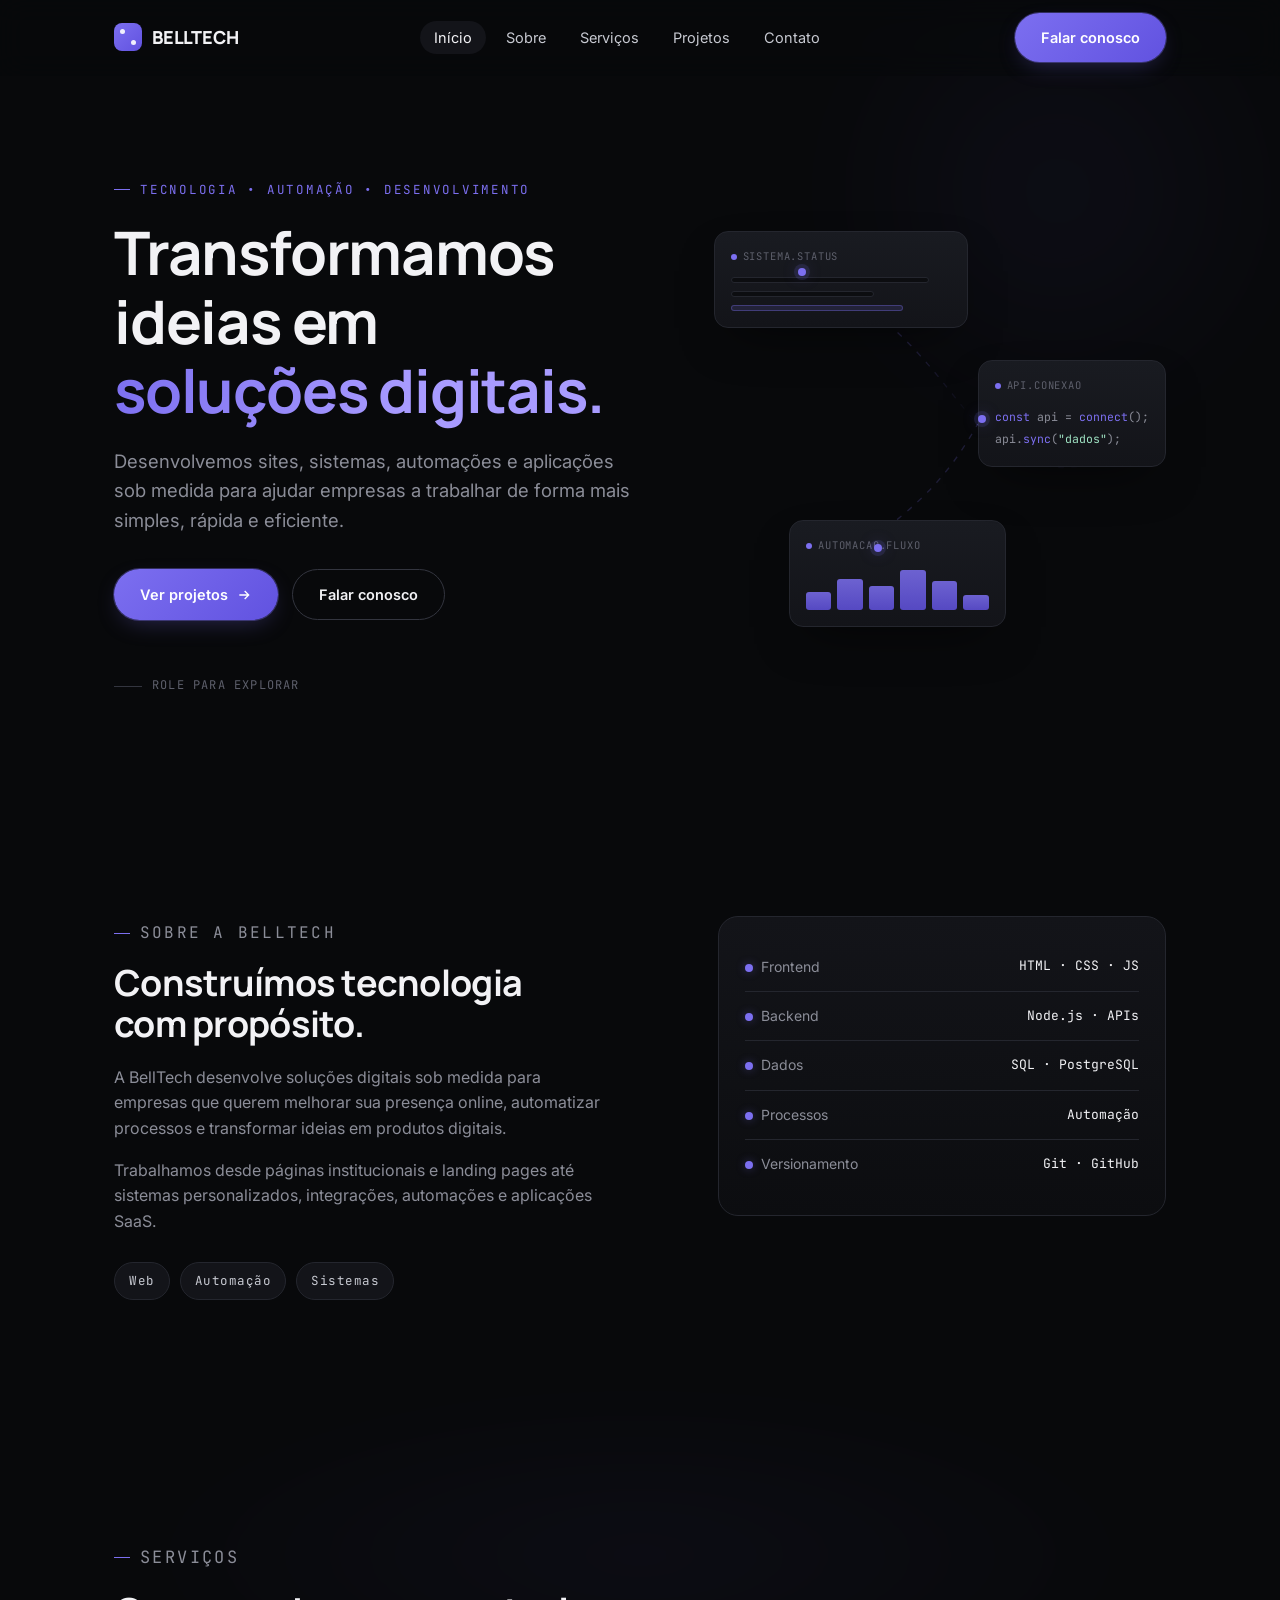
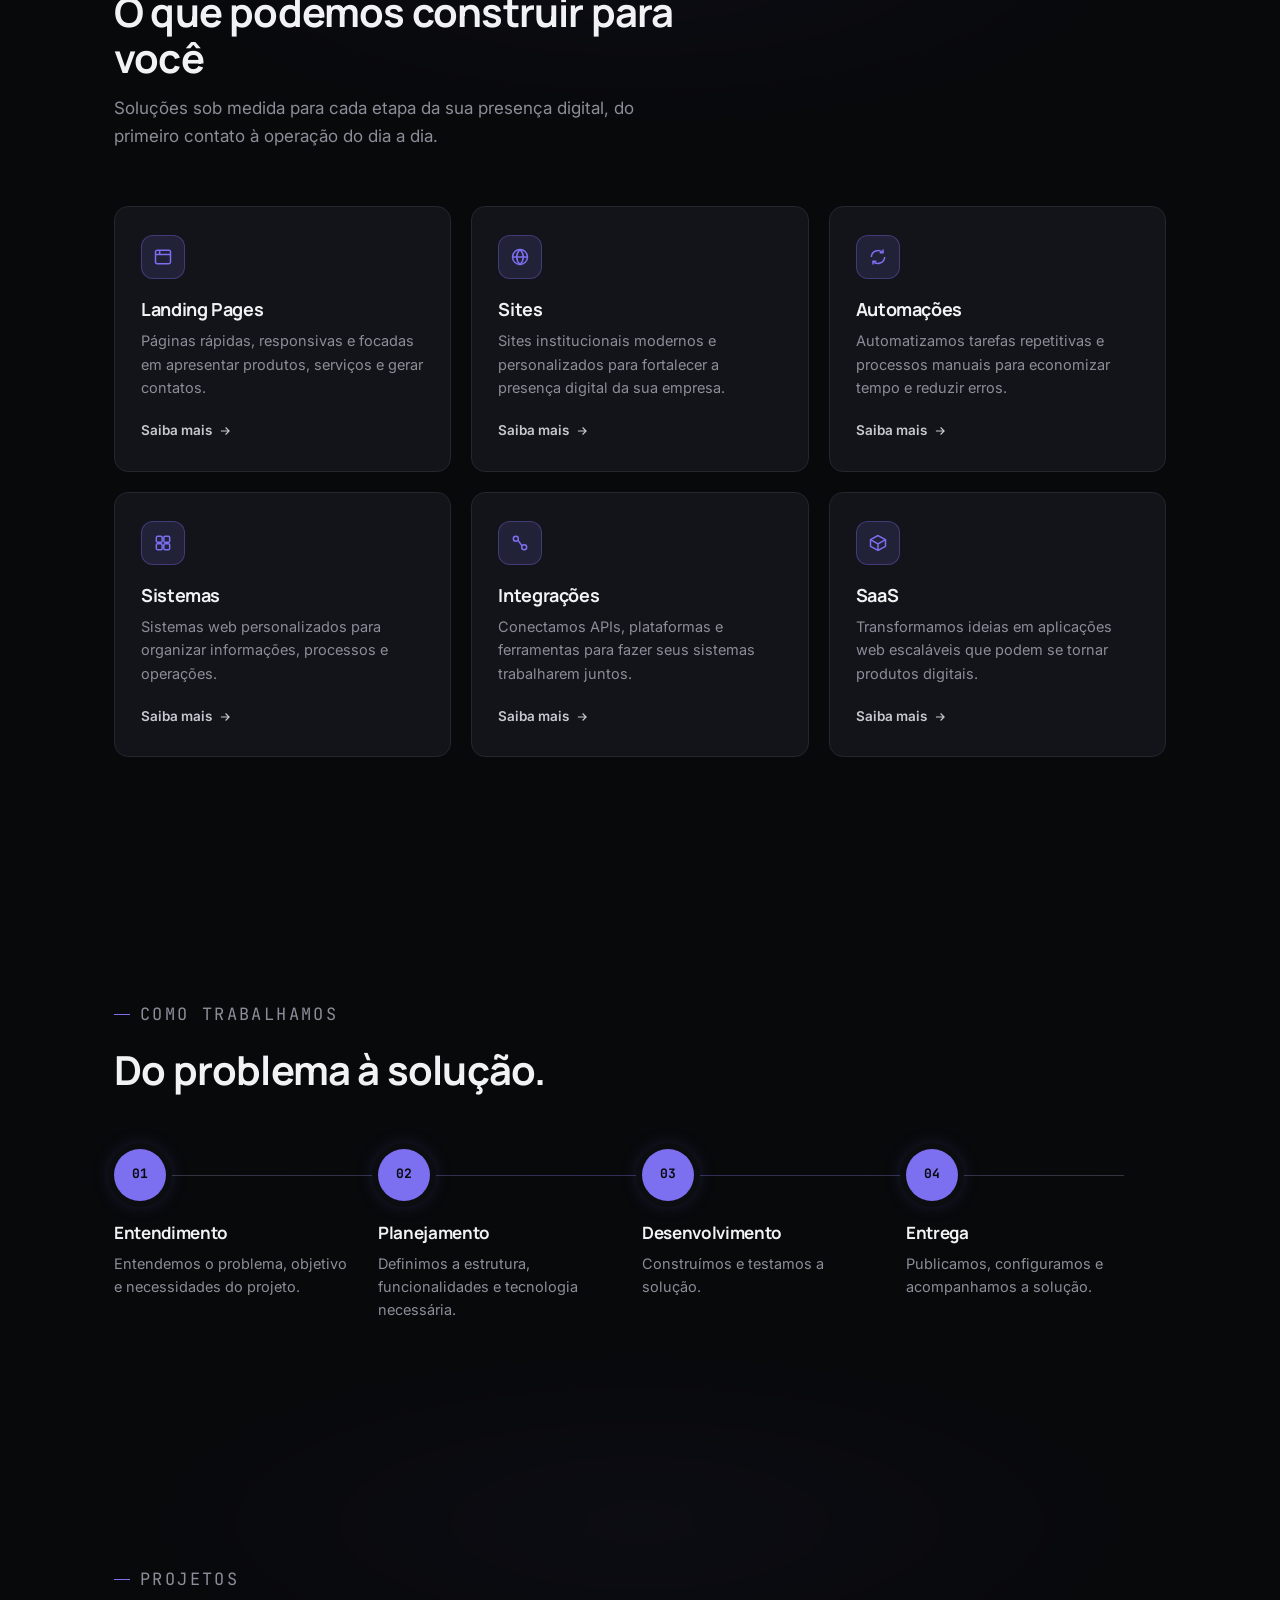
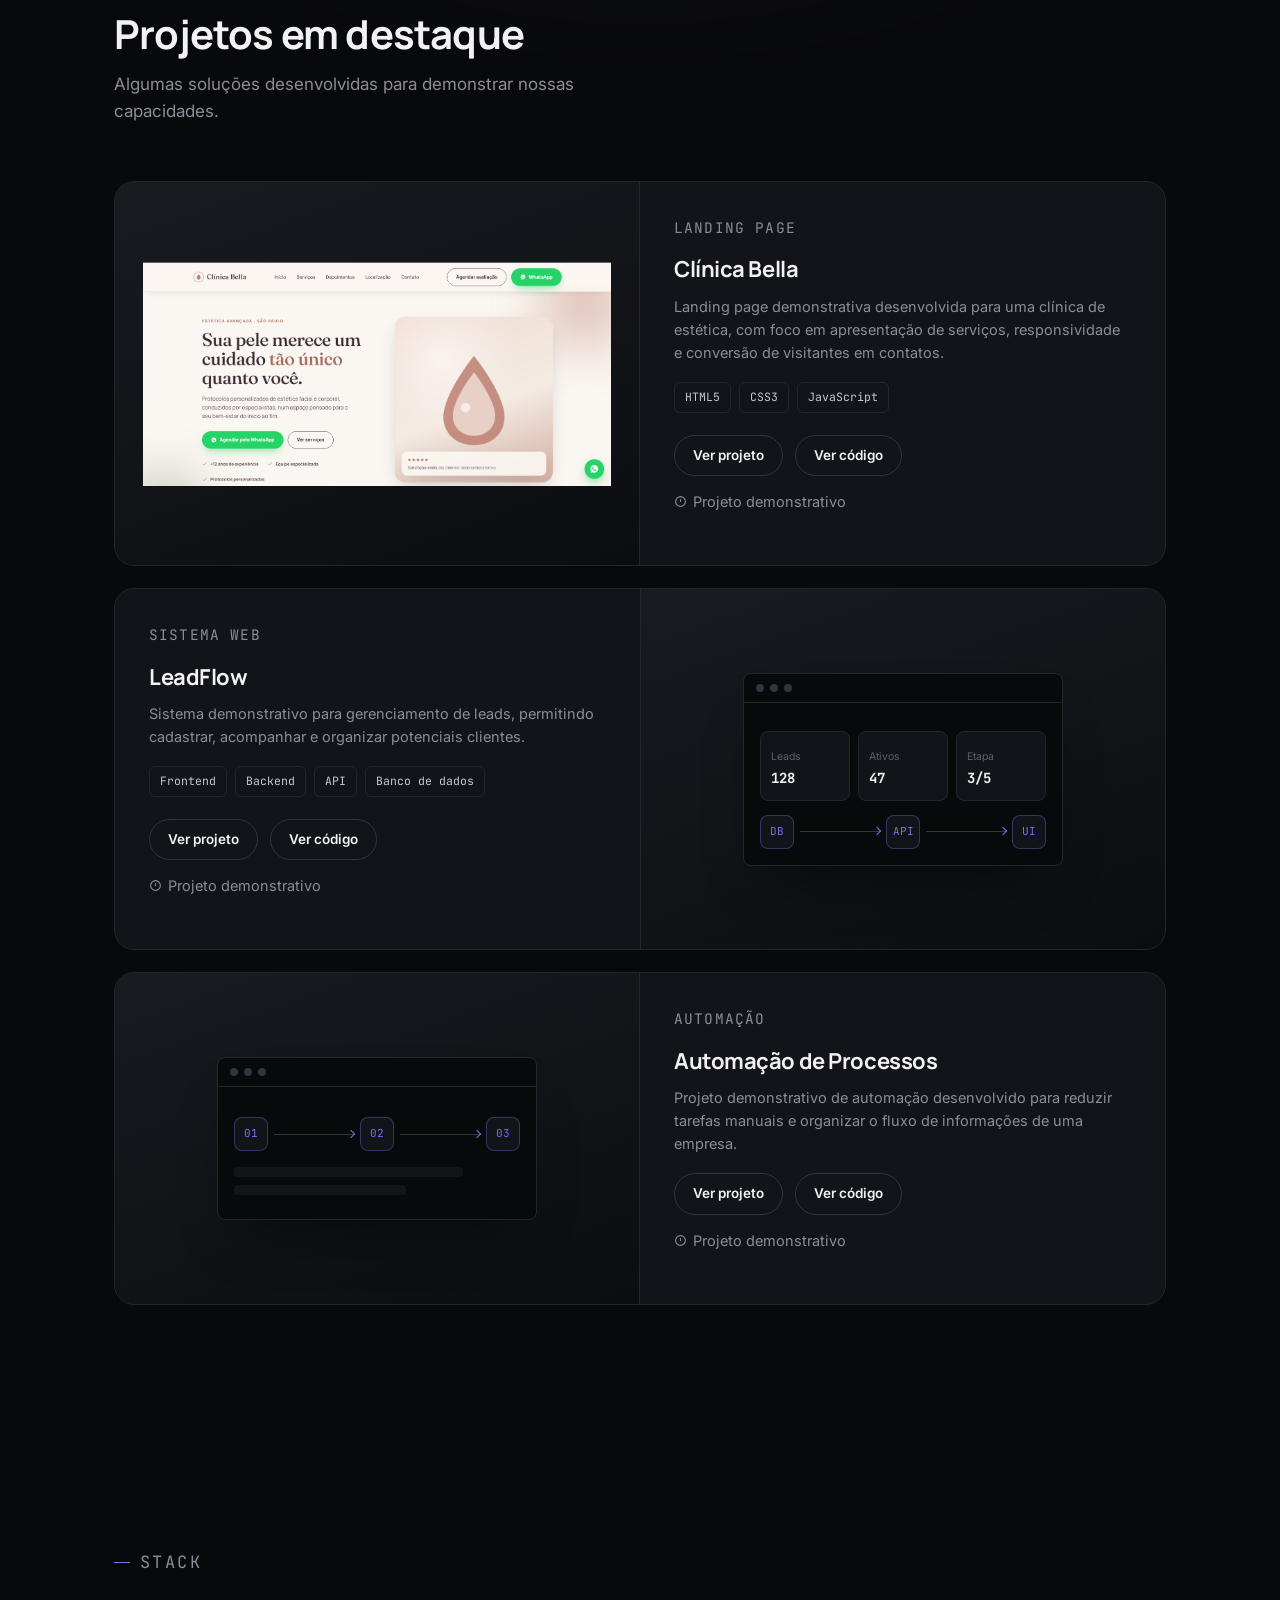
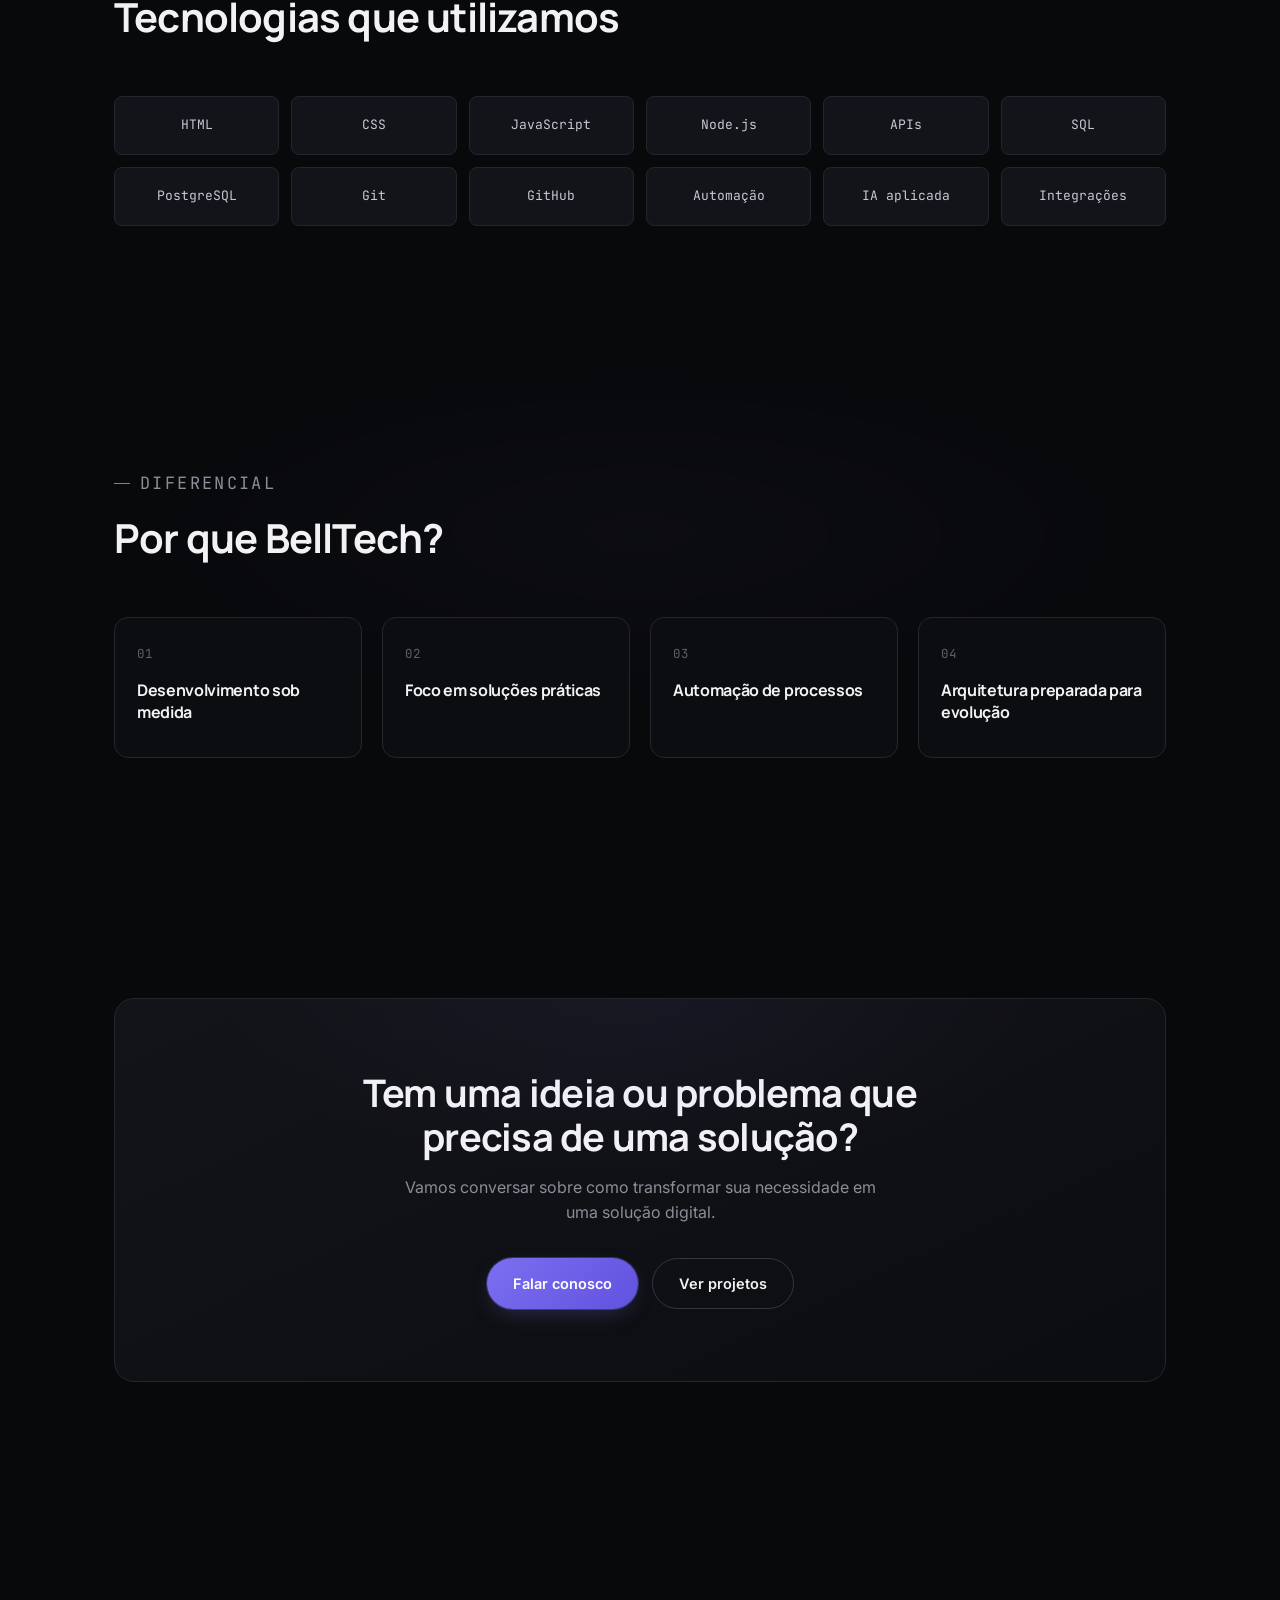
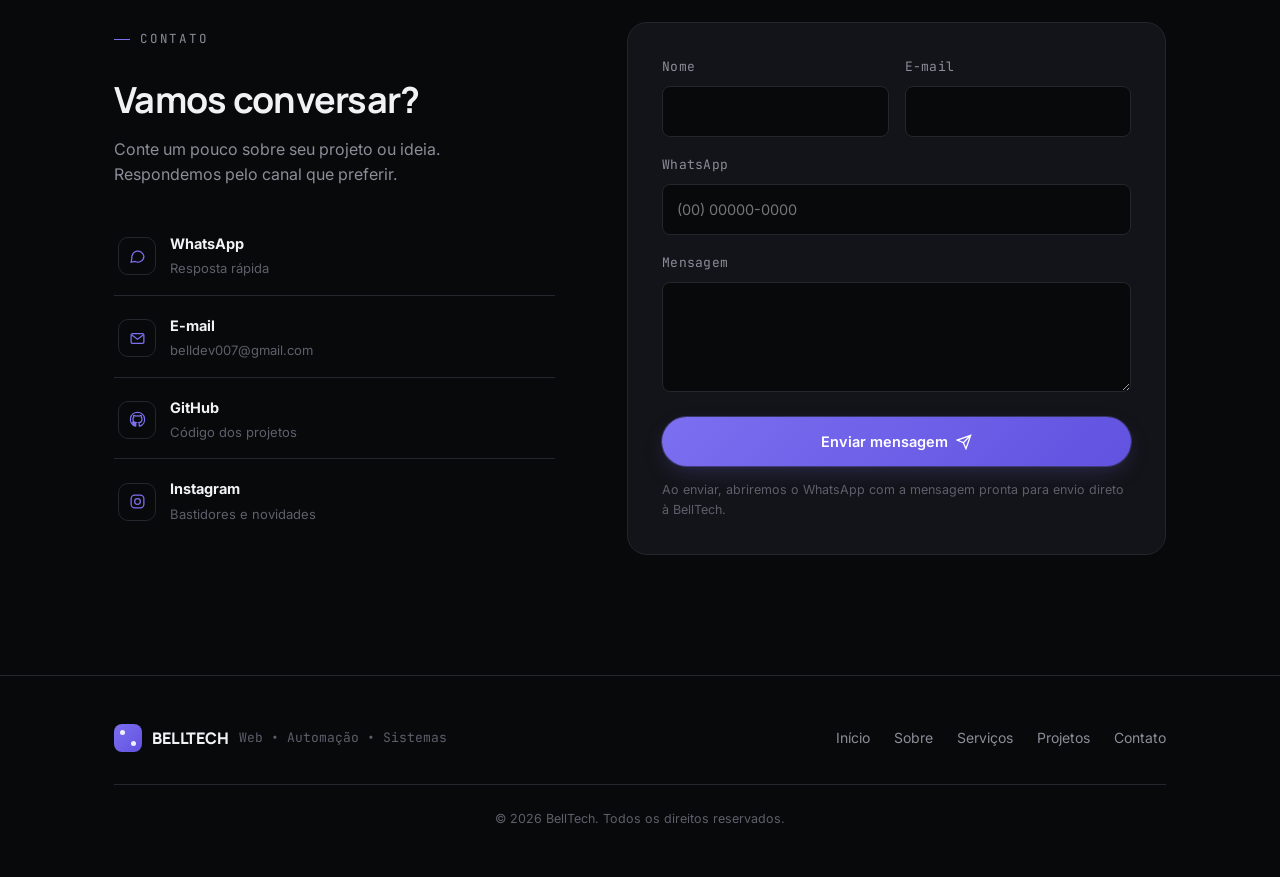
==== commit 935a632f: "index.html" ====
--- a/belltech-portfolio/index.html
+++ b/belltech-portfolio/index.html
@@ -289,6 +289,8 @@
 .main-nav a.is-active { color: var(--text-0); background: var(--bg-2); }
 
 .header-cta { display: flex; align-items: center; gap: 14px; }
+
+.mobile-nav { display: none; }
 
 .nav-toggle {
   display: none;
@@ -876,6 +878,7 @@
   .nav-toggle { display: flex; }
 
   .mobile-nav {
+    display: block;
     position: fixed;
     inset: var(--header-h) 0 0 0;
     background: rgba(8,9,11,0.98);
@@ -1159,7 +1162,7 @@
 
       <div class="projects-list">
 
-       <!-- Projeto 1 -->
+            <!-- Projeto 1 -->
 <article class="project-card reveal">
 
   <div class="project-media">
@@ -1231,6 +1234,7 @@
   </div>
 
 </article>
+
 
         <!-- Projeto 2 -->
         <article class="project-card reveal">
@@ -1385,19 +1389,19 @@
         <p>Conte um pouco sobre seu projeto ou ideia. Respondemos pelo canal que preferir.</p>
 
         <div class="contact-channels">
-          <a class="contact-channel" href="https://wa.me/5500000000000" target="_blank" rel="noopener noreferrer">
+          <a class="contact-channel" href="https://wa.me/5561992166577" target="_blank" rel="noopener noreferrer">
             <span class="ci"><svg viewBox="0 0 24 24" fill="none" stroke="currentColor" stroke-width="1.8"><path d="M21 11.5a8.5 8.5 0 0 1-12.4 7.55L3 20l1.02-5.4A8.5 8.5 0 1 1 21 11.5Z"/></svg></span>
             <span class="ct"><b>WhatsApp</b><span>Resposta rápida</span></span>
           </a>
-          <a class="contact-channel" href="mailto:contato@belltech.dev">
+          <a class="contact-channel" href="mailto:belldev007@gmail.com">
             <span class="ci"><svg viewBox="0 0 24 24" fill="none" stroke="currentColor" stroke-width="1.8"><rect x="3" y="5" width="18" height="14" rx="2"/><path d="m4 7 8 6 8-6"/></svg></span>
-            <span class="ct"><b>E-mail</b><span>contato@belltech.dev</span></span>
+            <span class="ct"><b>E-mail</b><span>belldev007@gmail.com</span></span>
           </a>
-          <a class="contact-channel" href="https://github.com/belltech" target="_blank" rel="noopener noreferrer">
+          <a class="contact-channel" href="https://github.com/belldev007-coder" target="_blank" rel="noopener noreferrer">
             <span class="ci"><svg viewBox="0 0 24 24" fill="none" stroke="currentColor" stroke-width="1.8"><path d="M12 2a10 10 0 0 0-3.16 19.49c.5.1.68-.22.68-.48v-1.7c-2.78.6-3.37-1.34-3.37-1.34-.46-1.16-1.11-1.47-1.11-1.47-.9-.62.07-.6.07-.6 1 .07 1.53 1.03 1.53 1.03.9 1.52 2.34 1.08 2.91.83.09-.65.35-1.08.63-1.33-2.22-.25-4.56-1.11-4.56-4.93 0-1.09.39-1.98 1.03-2.68-.1-.25-.45-1.27.1-2.65 0 0 .84-.27 2.75 1.02a9.6 9.6 0 0 1 5 0c1.91-1.3 2.75-1.02 2.75-1.02.55 1.38.2 2.4.1 2.65.64.7 1.03 1.59 1.03 2.68 0 3.83-2.34 4.68-4.57 4.92.36.31.68.92.68 1.85v2.74c0 .27.18.58.69.48A10 10 0 0 0 12 2Z"/></svg></span>
             <span class="ct"><b>GitHub</b><span>Código dos projetos</span></span>
           </a>
-          <a class="contact-channel" href="https://instagram.com/belltech" target="_blank" rel="noopener noreferrer">
+          <a class="contact-channel" href="https://www.instagram.com/bellddev/" target="_blank" rel="noopener noreferrer">
             <span class="ci"><svg viewBox="0 0 24 24" fill="none" stroke="currentColor" stroke-width="1.8"><rect x="3" y="3" width="18" height="18" rx="5"/><circle cx="12" cy="12" r="4"/><path d="M17.5 6.5h.01"/></svg></span>
             <span class="ct"><b>Instagram</b><span>Bastidores e novidades</span></span>
           </a>
@@ -1429,7 +1433,7 @@
           <svg viewBox="0 0 24 24" fill="none" stroke="currentColor" stroke-width="2" aria-hidden="true"><path d="M22 2 11 13M22 2l-7 20-4-9-9-4 20-7Z"/></svg>
         </button>
 
-        <p class="form-note">Ao enviar, abriremos seu aplicativo de e-mail com a mensagem pronta para envio direto à BellTech.</p>
+        <p class="form-note">Ao enviar, abriremos o WhatsApp com a mensagem pronta para envio direto à BellTech.</p>
         <div class="form-status" id="formStatus" role="status" aria-live="polite"></div>
       </form>
     </div>
@@ -1593,9 +1597,9 @@
 
   /* ---------------------------------------------------
      Formulário de contato
-     Sem backend nesta versão: monta um e-mail via "mailto"
-     com os dados preenchidos. Preparado para futura
-     integração com um servidor/API.
+     Sem backend nesta versão: monta uma mensagem e abre o
+     WhatsApp da BellTech com os dados preenchidos. Preparado
+     para futura integração com um servidor/API.
   --------------------------------------------------- */
   const form = document.getElementById("contactForm");
   const status = document.getElementById("formStatus");
@@ -1616,16 +1620,16 @@
         return;
       }
 
-      const subject = encodeURIComponent(`Contato pelo site — ${name}`);
       const body = encodeURIComponent(
-        `Nome: ${name}\nE-mail: ${email}\nWhatsApp: ${whatsapp || "não informado"}\n\nMensagem:\n${message}`
+        `Olá! Vim pelo portfólio da BellTech.\nNome: ${name}\nE-mail: ${email}\nWhatsApp: ${whatsapp || "não informado"}\nMensagem:\n${message}`
       );
 
-      // TODO: quando houver backend, substituir por uma chamada fetch()
-      // para um endpoint de API que processe e armazene esse envio.
-      window.location.href = `mailto:contato@belltech.dev?subject=${subject}&body=${body}`;
-
-      status.textContent = "Seu aplicativo de e-mail foi aberto com a mensagem pronta. Só falta enviar.";
+      // TODO: quando houver backend, substituir/complementar com uma
+      // chamada fetch() para um endpoint de API que processe e
+      // armazene esse envio.
+      window.open(`https://wa.me/5561992166577?text=${body}`, "_blank");
+
+      status.textContent = "O WhatsApp foi aberto com a mensagem pronta. Só falta enviar.";
       status.classList.add("is-visible", "ok");
     });
   }
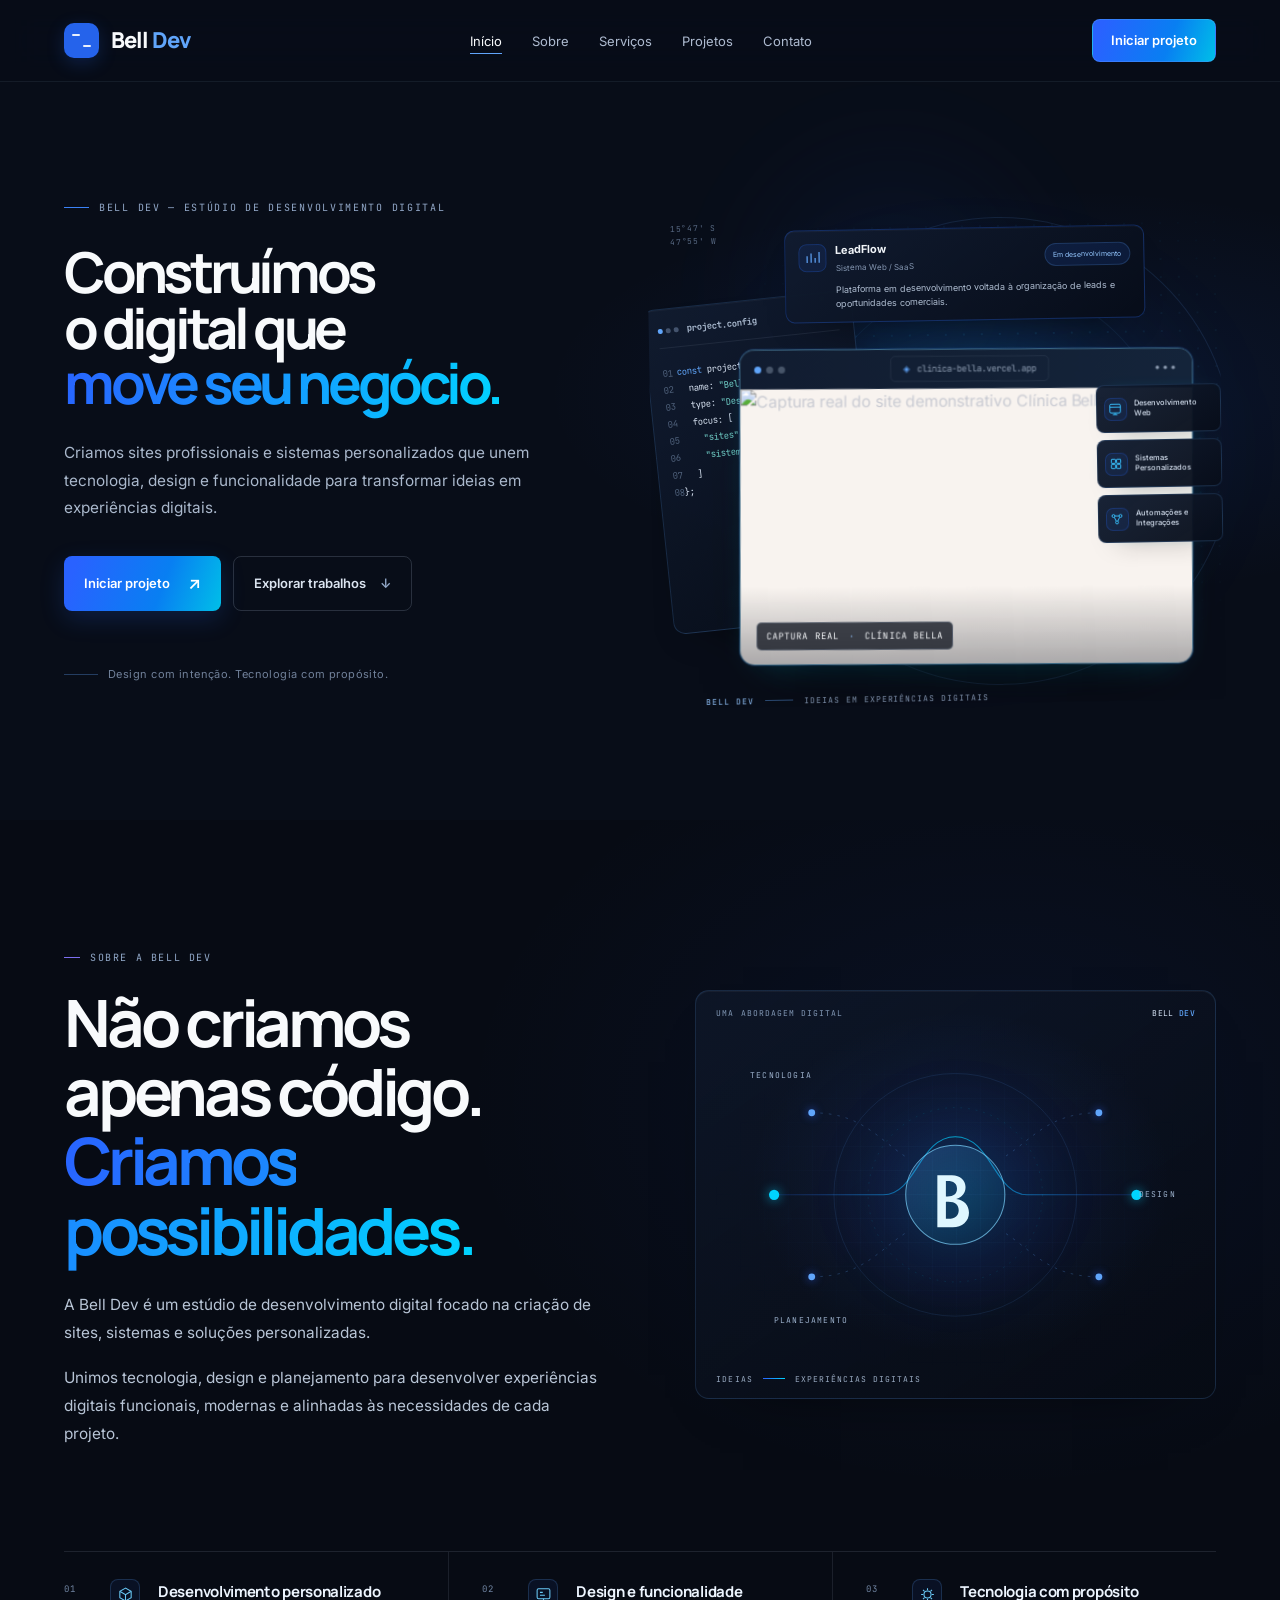
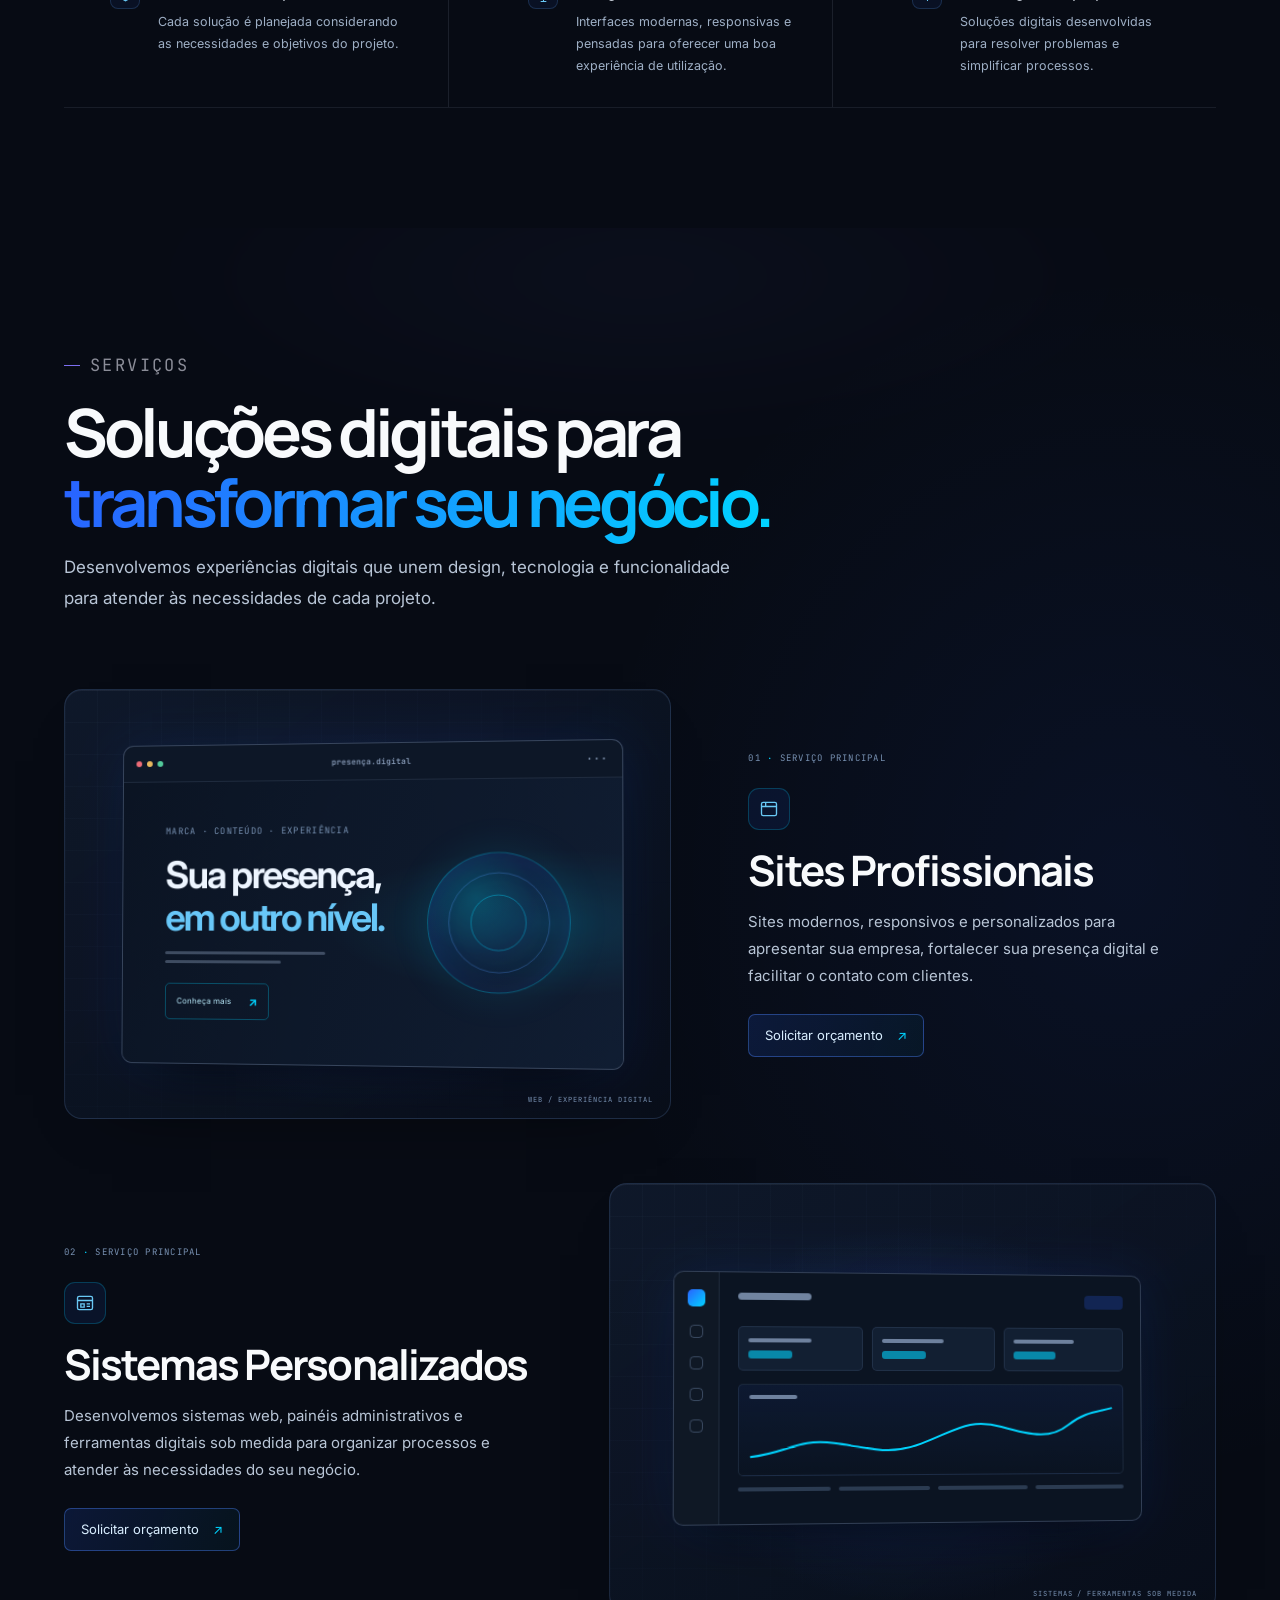
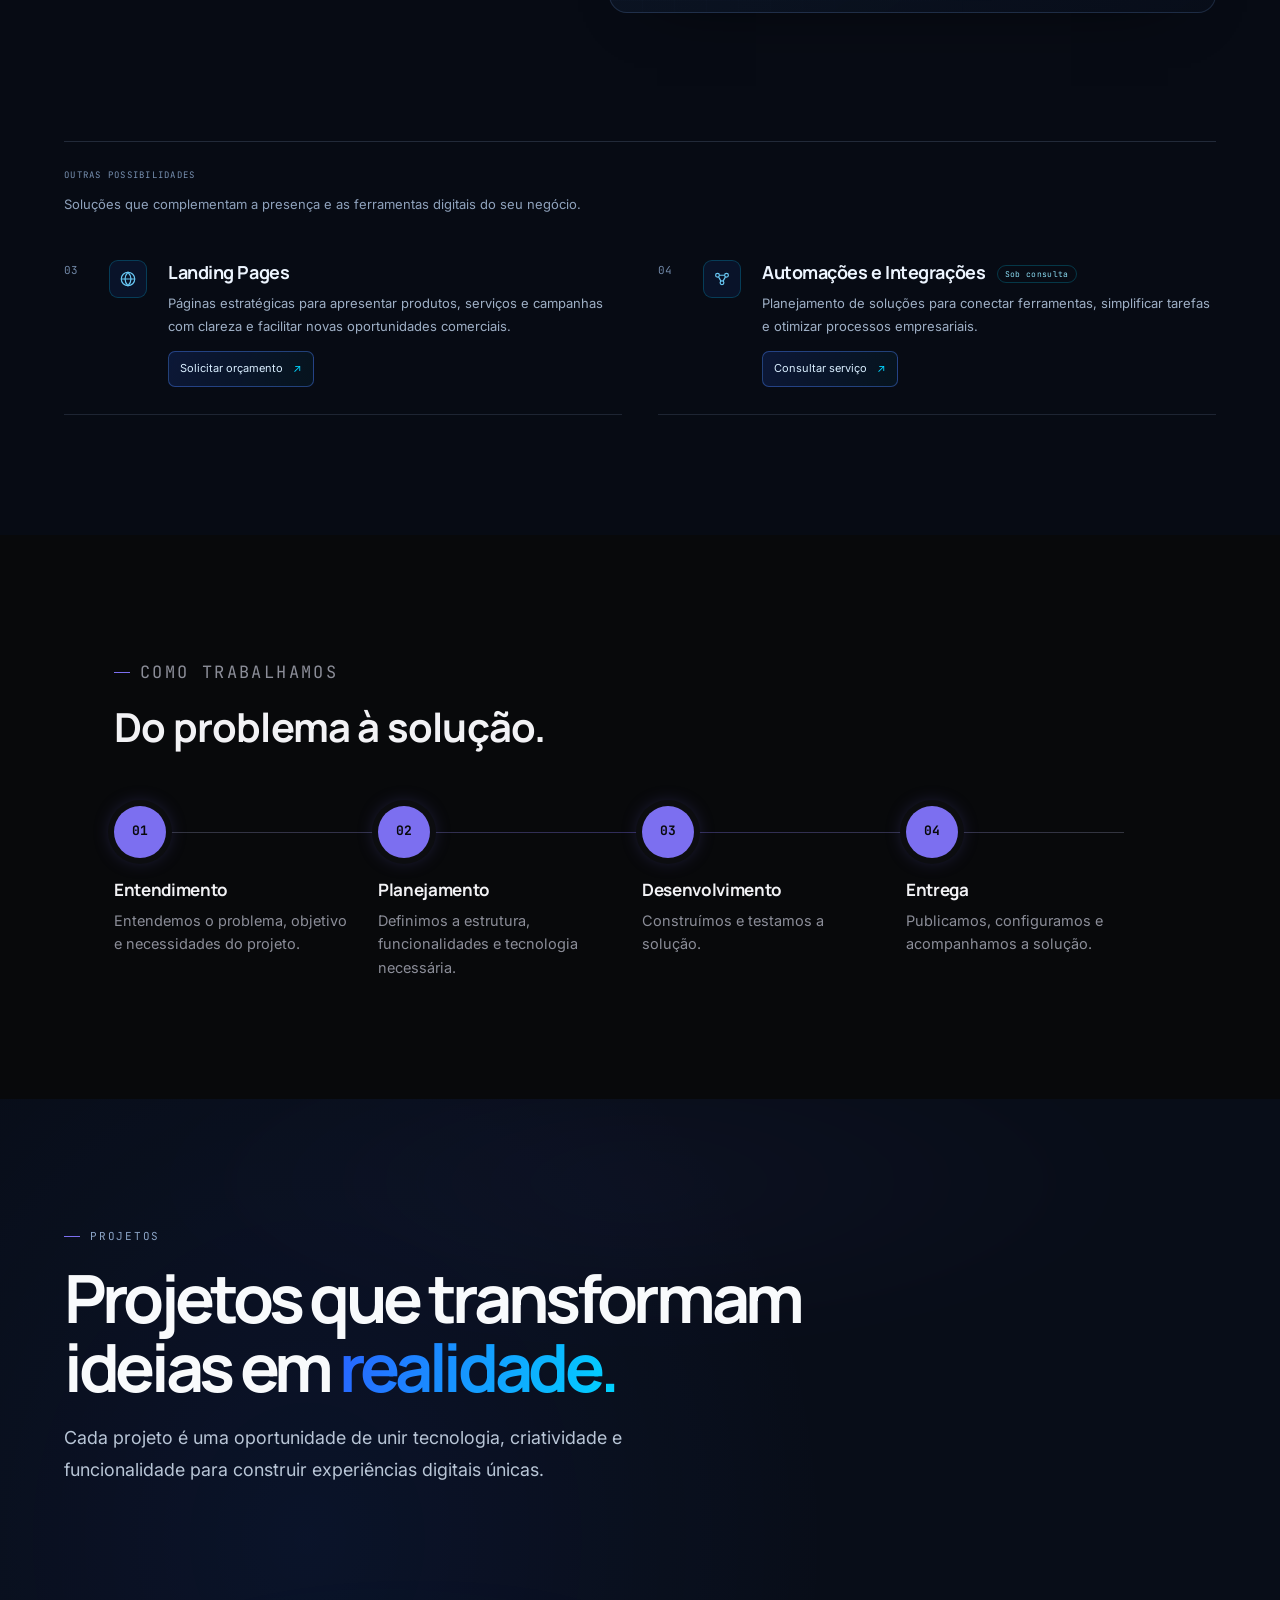
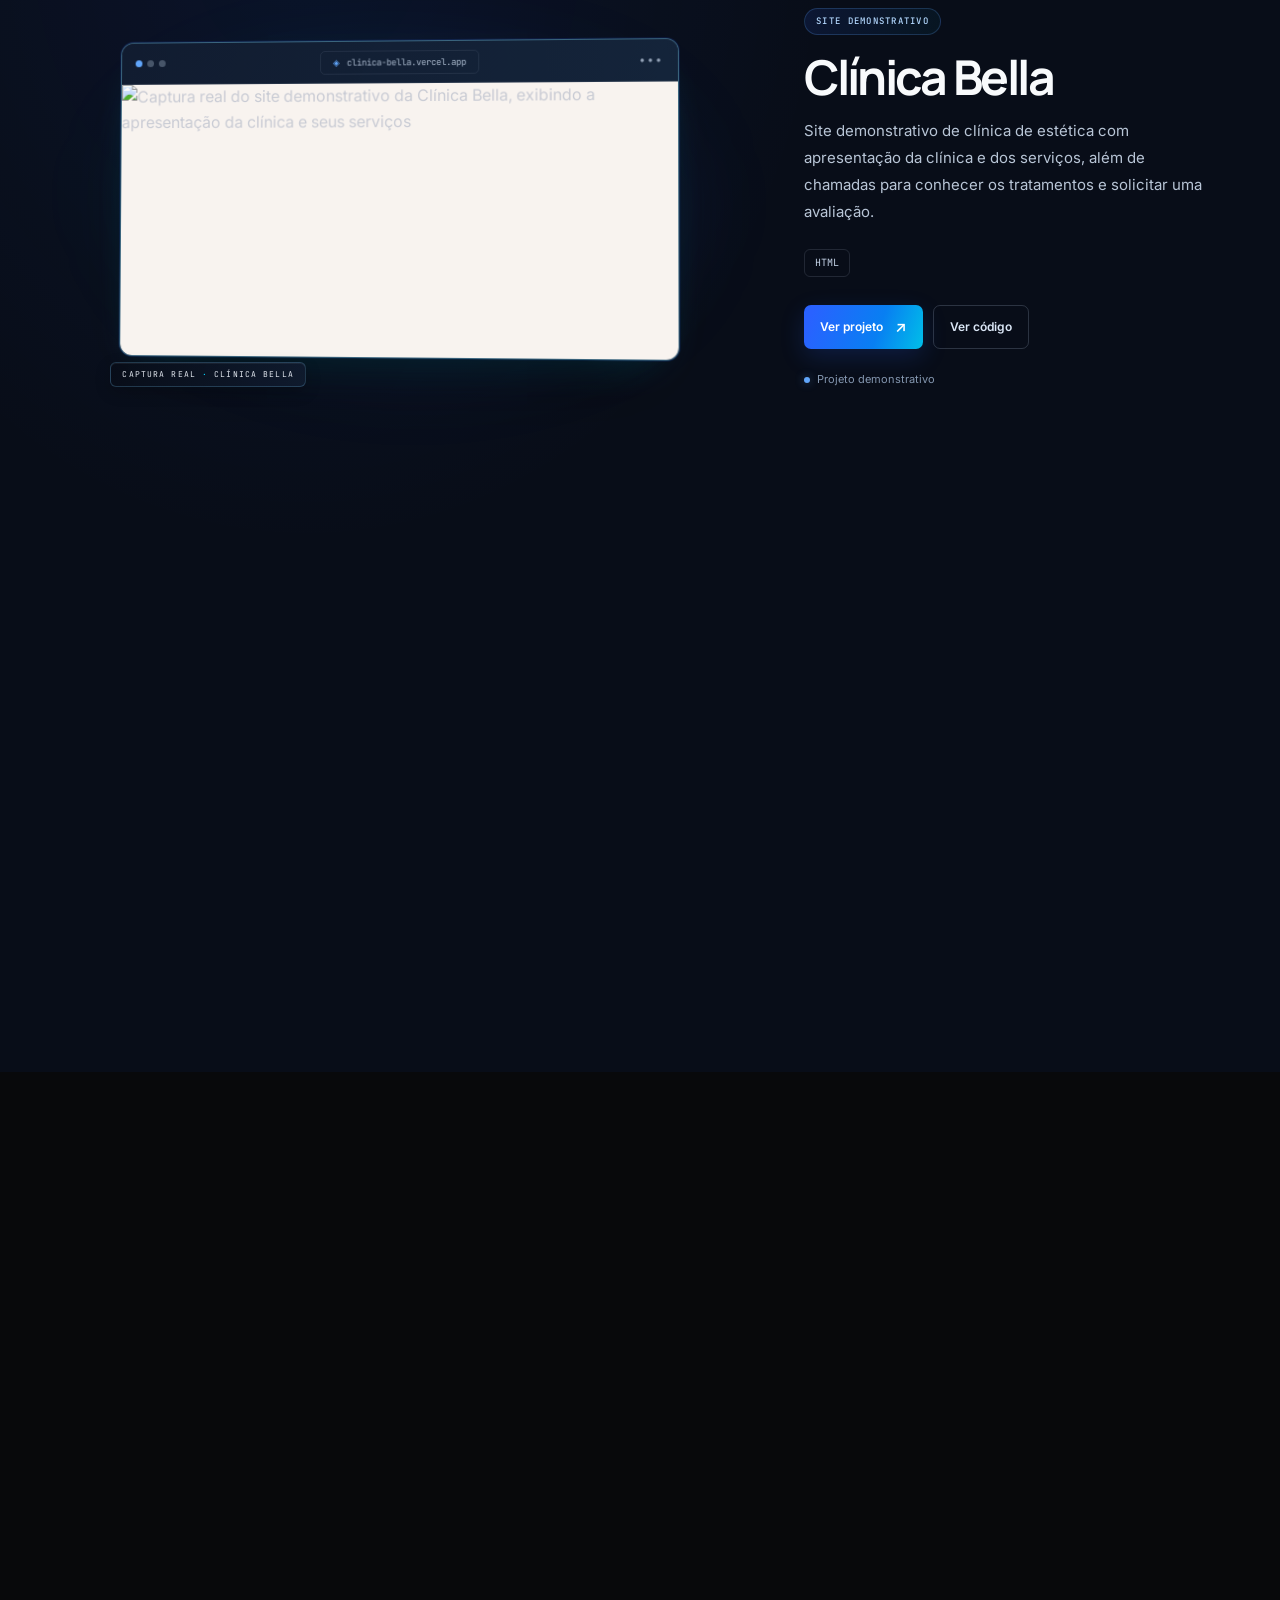
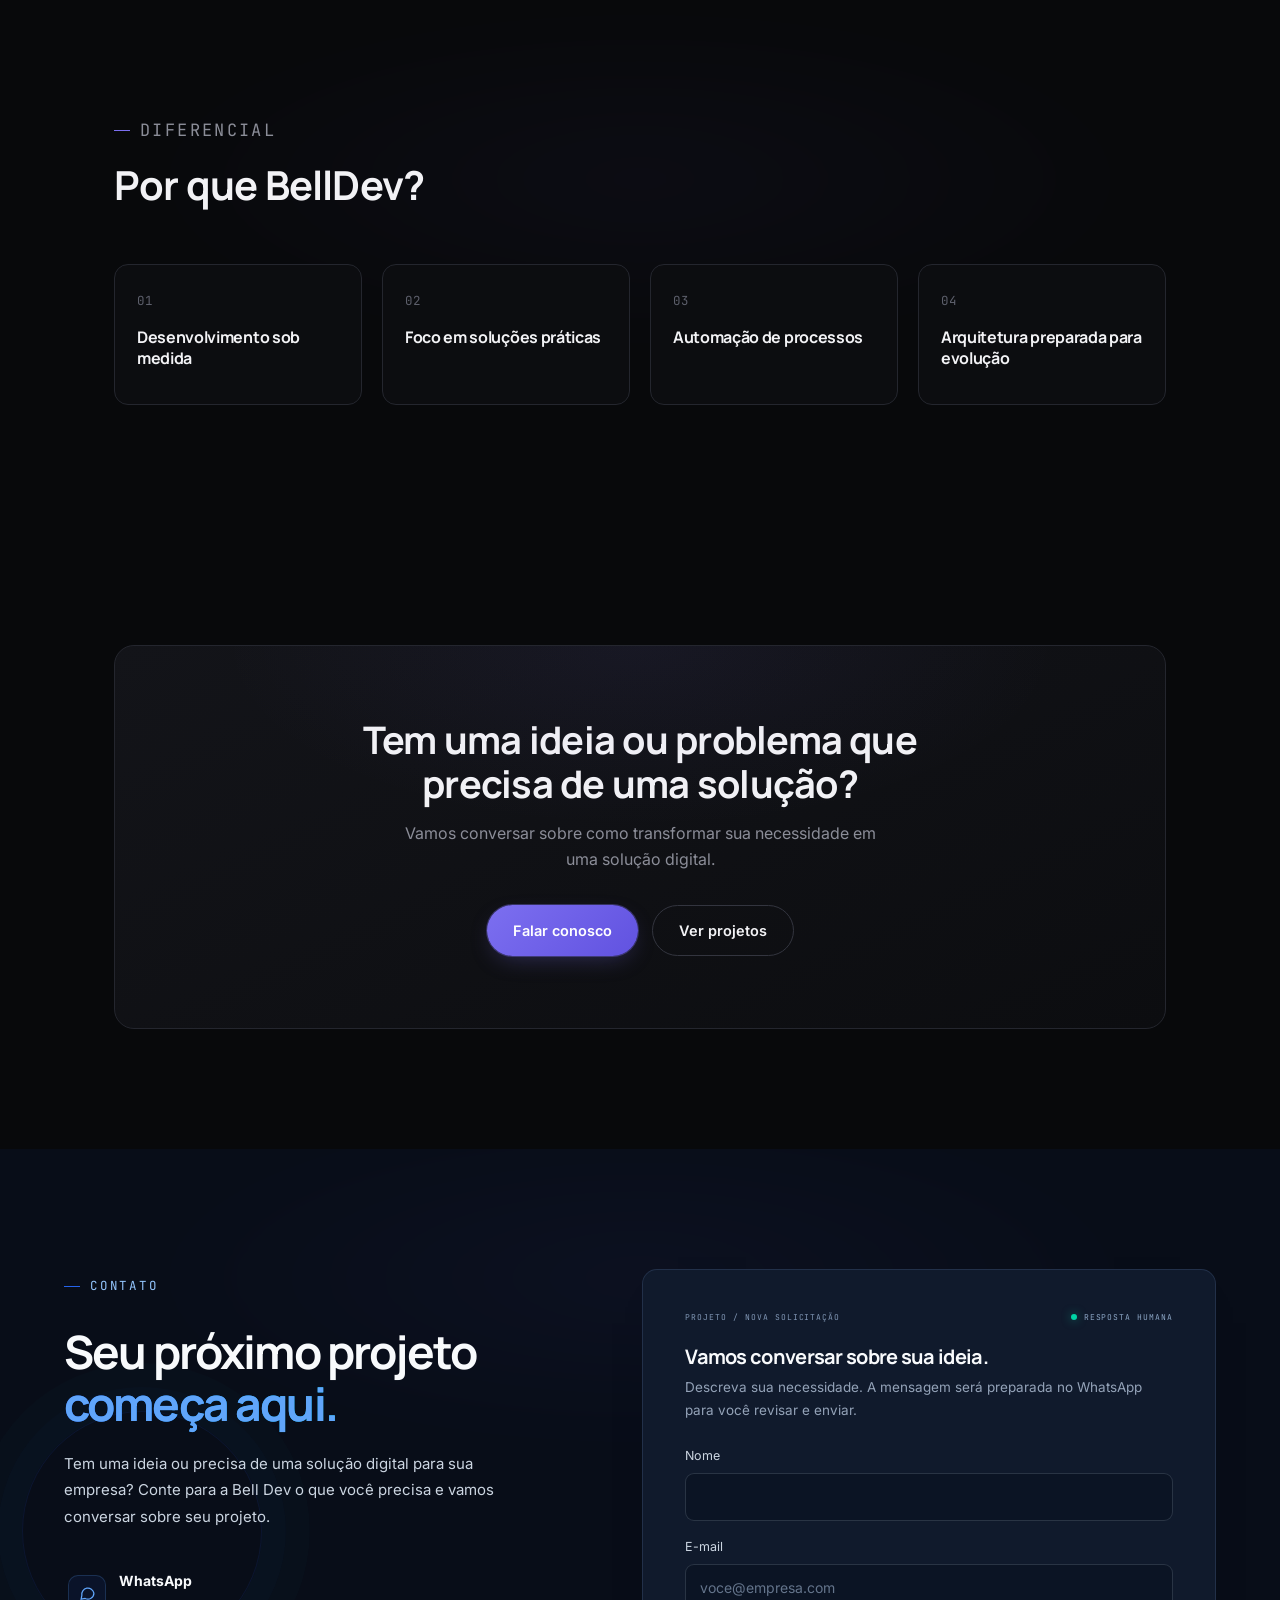
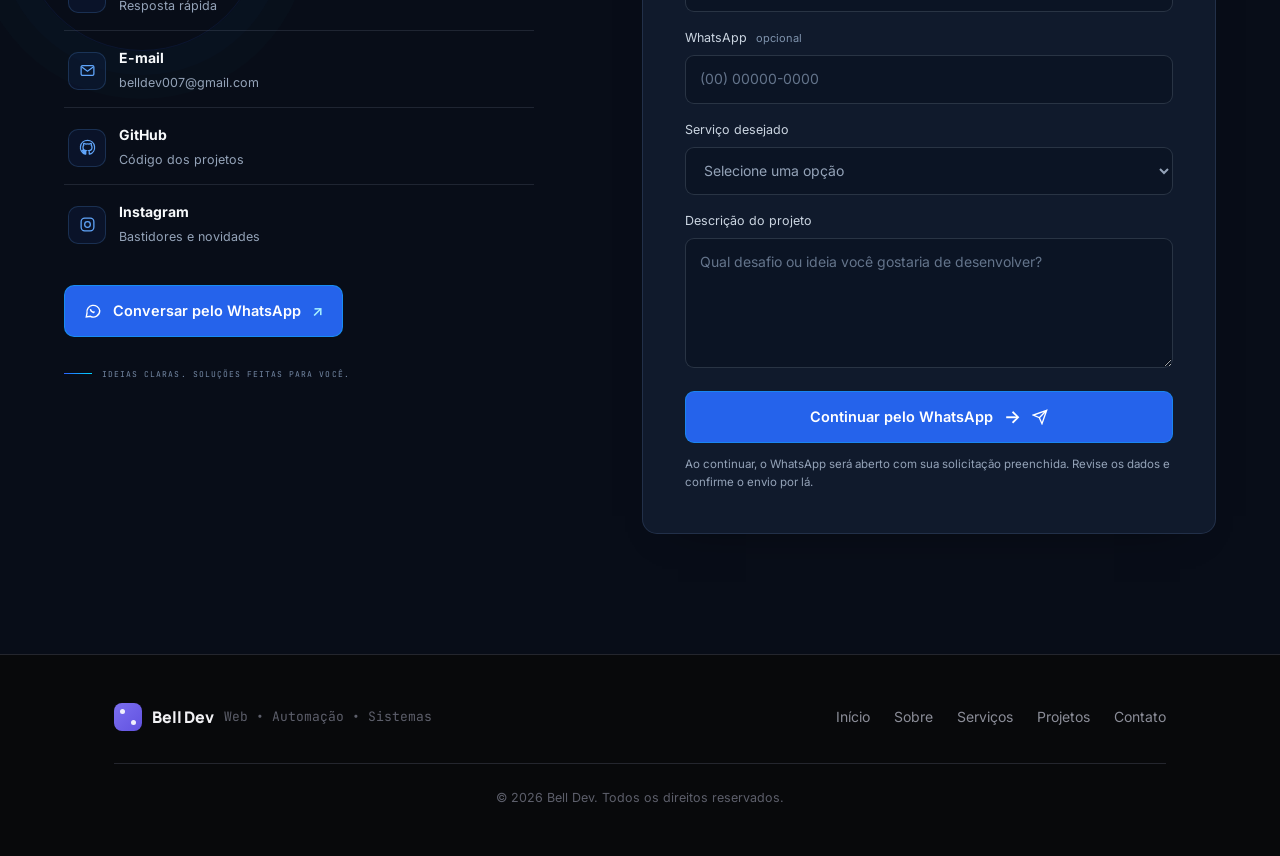
==== commit c20ef91c: "Add files via upload" ====
--- a/belltech-portfolio/index.html
+++ b/belltech-portfolio/index.html
@@ -3,10 +3,13 @@
 <head>
 <meta charset="UTF-8">
 <meta name="viewport" content="width=device-width, initial-scale=1.0">
-<title>BellTech — Desenvolvimento Web, Automação e Sistemas</title>
+<title>BellDev — Desenvolvimento Web, Automação e Sistemas</title>
 <meta name="description" content="Desenvolvemos sites, landing pages, sistemas, automações e soluções digitais sob medida para empresas.">
-
-<meta property="og:title" content="BellTech — Desenvolvimento Web, Automação e Sistemas">
+<link rel="icon" type="image/x-icon" href="./favicon.ico">
+<link rel="icon" type="image/png" sizes="512x512" href="./belldev-favicon.png">
+<link rel="apple-touch-icon" href="./belldev-favicon.png">
+
+<meta property="og:title" content="BellDev — Desenvolvimento Web, Automação e Sistemas">
 <meta property="og:description" content="Desenvolvemos sites, landing pages, sistemas, automações e soluções digitais sob medida para empresas.">
 <meta property="og:type" content="website">
 
@@ -358,6 +361,105 @@
   color: transparent;
 }
 
+/* Bell Dev header and hero refinements */
+.site-header {
+  background: rgba(8, 13, 24, 0.88);
+  border-bottom-color: rgba(148, 163, 184, 0.12);
+}
+.site-header.is-scrolled { background: rgba(8, 13, 24, 0.96); }
+.site-header .logo { gap: 11px; letter-spacing: -0.035em; }
+.site-header .logo .mark { background: #2563EB; border-radius: 9px; }
+.site-header .logo .mark::before { width: 7px; height: 2px; top: 9px; left: 7px; border-radius: 2px; }
+.site-header .logo .mark::after { width: 7px; height: 2px; bottom: 9px; right: 7px; border-radius: 2px; }
+.site-header .logo-name { color: #f8fafc; }
+.site-header .logo-name span { color: #60a5fa; }
+.site-header .main-nav a { color: #cbd5e1; }
+.site-header .main-nav a:hover,
+.site-header .main-nav a.is-active { color: #fff; background: rgba(148, 163, 184, 0.1); }
+.site-header .btn-primary,
+.hero .btn-primary {
+  background: #2563EB;
+  color: #fff;
+  box-shadow: none;
+}
+.site-header .btn-primary:hover,
+.hero .btn-primary:hover {
+  background: #1d4ed8;
+  box-shadow: 0 8px 20px rgba(37, 99, 235, 0.2);
+}
+.site-header .nav-toggle { border-color: rgba(148, 163, 184, 0.25); }
+.site-header .mobile-nav { background: rgba(8, 13, 24, 0.98); }
+.site-header :focus-visible,
+.hero :focus-visible { outline-color: #60a5fa; }
+
+.hero {
+  --hero-blue: #2563EB;
+  padding-top: calc(var(--header-h) + clamp(72px, 10vw, 112px));
+  padding-bottom: clamp(72px, 9vw, 112px);
+  background: #080d18;
+}
+.hero::before {
+  width: 520px;
+  height: 520px;
+  opacity: 0.07;
+  filter: blur(48px);
+}
+.hero .eyebrow { color: #93c5fd; }
+.hero .eyebrow::before { background: #2563EB; }
+.hero-copy { max-width: 640px; }
+.hero h1 {
+  max-width: 650px;
+  font-size: clamp(42px, 5.3vw, 66px);
+  line-height: 1.08;
+  letter-spacing: -0.045em;
+  margin-bottom: 24px;
+}
+.hero h1 .accent-text {
+  background: none;
+  color: #60a5fa;
+}
+.hero-lede {
+  max-width: 590px;
+  color: #cbd5e1;
+  line-height: 1.75;
+  margin-bottom: 32px;
+}
+.hero-actions { gap: 14px; }
+.hero-actions .btn { min-height: 52px; border-radius: 10px; }
+.hero .btn-primary { background: var(--hero-blue); }
+.hero .btn-primary:hover { background: #1d4ed8; }
+.hero .btn-ghost {
+  border-color: rgba(148, 163, 184, 0.32);
+  color: #e2e8f0;
+}
+.hero .btn-ghost:hover {
+  border-color: rgba(96, 165, 250, 0.7);
+  background: rgba(37, 99, 235, 0.08);
+}
+.hero .scroll-hint { color: #94a3b8; }
+.hero .scroll-hint .line::after { background: #2563EB; }
+.hero-visual { perspective: 900px; }
+.hero .hv-lines path { stroke: rgba(96, 165, 250, 0.3); animation: none; }
+.hero .hv-node {
+  background: #60a5fa;
+  box-shadow: 0 0 0 4px rgba(37, 99, 235, 0.12);
+  animation: none;
+}
+.hero .hv-panel {
+  background: #101a2c;
+  border-color: rgba(148, 163, 184, 0.2);
+  box-shadow: 0 18px 42px -28px rgba(0, 0, 0, 0.75);
+  animation: none;
+}
+.hero .hv-panel-label .dot { background: #3b82f6; }
+.hero .hv-bars span { background: #2563EB; opacity: 0.85; }
+.hero .hv-lines-rows i:nth-child(3) {
+  background: rgba(37, 99, 235, 0.12);
+  border-color: rgba(96, 165, 250, 0.35);
+}
+.hero .hv-code .k { color: #60a5fa; }
+.hero .hv-code .s { color: #93c5fd; }
+
 .hero-lede {
   font-size: clamp(16px, 1.6vw, 18.5px);
   color: var(--text-2);
@@ -534,7 +636,7 @@
    ========================================================= */
 .services-grid {
   display: grid;
-  grid-template-columns: repeat(3, 1fr);
+  grid-template-columns: repeat(2, minmax(0, 1fr));
   gap: 20px;
 }
 .card {
@@ -574,6 +676,70 @@
 }
 .card:hover .card-link { color: var(--accent); gap: 9px; }
 .card-link svg { width: 14px; height: 14px; }
+
+.services-section { background: #080d18; }
+.services-section .section-head h2 .accent-text { color: #60a5fa; }
+.services-section .section-head > p:last-child {
+  max-width: 680px;
+  color: #cbd5e1;
+}
+.services-section .services-grid { gap: 18px; }
+.services-section .card {
+  display: flex;
+  flex-direction: column;
+  min-height: 310px;
+  padding: clamp(24px, 3vw, 34px);
+  border-color: rgba(96, 128, 178, 0.22);
+  border-radius: 16px;
+  background: #101a2c;
+  box-shadow: 0 12px 32px -28px rgba(0, 0, 0, 0.8);
+}
+.services-section .card:hover {
+  transform: translateY(-3px);
+  border-color: rgba(96, 165, 250, 0.48);
+  background: #111d32;
+  box-shadow: 0 18px 36px -28px rgba(37, 99, 235, 0.32);
+}
+.services-section .card-icon {
+  width: 48px;
+  height: 48px;
+  margin-bottom: 22px;
+  color: #60a5fa;
+  background: rgba(37, 99, 235, 0.1);
+  border-color: rgba(96, 165, 250, 0.22);
+  border-radius: 12px;
+}
+.services-section .card h3 {
+  margin-bottom: 10px;
+  color: #f8fafc;
+  font-size: 19px;
+  letter-spacing: -0.02em;
+}
+.services-section .card p {
+  margin-bottom: 24px;
+  color: #cbd5e1;
+  font-size: 14.5px;
+  line-height: 1.75;
+}
+.services-section .card-link {
+  align-self: flex-start;
+  gap: 8px;
+  margin-top: auto;
+  padding: 9px 12px;
+  border: 1px solid rgba(96, 165, 250, 0.32);
+  border-radius: 8px;
+  color: #bfdbfe;
+  font-size: 13px;
+  transition: color 0.2s var(--ease), border-color 0.2s var(--ease), background 0.2s var(--ease);
+}
+.services-section .card:hover .card-link {
+  gap: 8px;
+  border-color: rgba(96, 165, 250, 0.58);
+  color: #fff;
+  background: rgba(37, 99, 235, 0.12);
+}
+.services-section .card-link svg { width: 16px; height: 16px; }
+.services-section .card-link:focus-visible { outline-color: #60a5fa; }
 
 /* =========================================================
    Process
@@ -613,54 +779,142 @@
 /* =========================================================
    Projects
    ========================================================= */
-.projects-list { display: flex; flex-direction: column; gap: 22px; }
+.projects-list {
+  display: grid;
+  grid-template-columns: repeat(3, minmax(0, 1fr));
+  gap: 20px;
+}
 .project-card {
-  display: grid;
-  grid-template-columns: 1fr 1fr;
-  gap: 0;
+  display: flex;
+  flex-direction: column;
   border: 1px solid var(--border);
   border-radius: var(--radius-lg);
   background: var(--bg-2);
   overflow: hidden;
-  transition: border-color 0.3s var(--ease), transform 0.3s var(--ease);
-}
-.project-card:hover { border-color: var(--accent-line); }
-.project-card:nth-child(even) { grid-template-columns: 1fr 1fr; }
-.project-card:nth-child(even) .project-media { order: 2; }
+  transition: border-color 0.3s var(--ease), transform 0.3s var(--ease), box-shadow 0.3s var(--ease);
+}
+.project-card:hover {
+  border-color: rgba(96, 165, 250, 0.42);
+  transform: translateY(-3px);
+  box-shadow: 0 18px 38px -28px rgba(37, 99, 235, 0.28);
+}
 
 .project-media {
   position: relative;
-  background: linear-gradient(160deg, var(--bg-3), var(--bg-1));
-  min-height: 260px;
-  padding: 28px;
-  display: flex; align-items: center; justify-content: center;
-  border-right: 1px solid var(--border);
-}
-.project-card:nth-child(even) .project-media { border-right: none; border-left: 1px solid var(--border); }
-
-.project-body { padding: 34px; display: flex; flex-direction: column; }
+  aspect-ratio: 16 / 9;
+  min-height: 0;
+  padding: 18px;
+  display: flex;
+  align-items: center;
+  justify-content: center;
+  border-bottom: 1px solid var(--border);
+  background: #0b1424;
+}
+.project-image-wrap {
+  width: 100%;
+  height: 100%;
+  overflow: hidden;
+  border: 1px solid var(--border);
+  border-radius: var(--radius-md);
+  background: var(--bg-1);
+}
+.project-image-wrap img {
+  width: 100%;
+  height: 100%;
+  object-fit: cover;
+  object-position: top center;
+  transition: transform 0.4s var(--ease);
+}
+.project-card:hover .project-image-wrap img { transform: scale(1.025); }
+
+.project-body {
+  height: 100%;
+  padding: 24px;
+  display: flex;
+  flex-direction: column;
+  align-items: flex-start;
+}
 .project-tag {
+  display: inline-flex;
+  align-items: center;
+  width: fit-content;
+  padding: 5px 9px;
+  border: 1px solid rgba(96, 165, 250, 0.2);
+  border-radius: 999px;
+  background: rgba(37, 99, 235, 0.08);
   font-family: var(--font-mono);
-  font-size: 11.5px;
+  font-size: 10.5px;
   letter-spacing: 0.08em;
   text-transform: uppercase;
-  color: var(--accent);
-  margin-bottom: 12px;
-}
-.project-body h3 { font-size: 22px; margin-bottom: 12px; }
-.project-body p { color: var(--text-2); font-size: 14.5px; margin-bottom: 18px; }
-
-.project-stack { display: flex; flex-wrap: wrap; gap: 8px; margin-bottom: 22px; }
+  color: #93c5fd;
+  margin-bottom: 14px;
+}
+.project-body h3 { font-size: 21px; margin-bottom: 10px; }
+.project-body > p:not(.project-status) {
+  color: #cbd5e1;
+  font-size: 14px;
+  line-height: 1.7;
+  margin-bottom: 18px;
+}
+
+.project-stack { display: flex; flex-wrap: wrap; gap: 7px; margin-bottom: 20px; }
 .project-stack span {
   font-family: var(--font-mono);
+  font-size: 10.5px;
+  padding: 5px 9px;
+  border-radius: 6px;
+  border: 1px solid rgba(148, 163, 184, 0.18);
+  color: #cbd5e1;
+}
+
+.project-actions { display: flex; gap: 9px; margin-top: auto; flex-wrap: wrap; }
+.project-actions .btn {
+  border-color: rgba(148, 163, 184, 0.28);
+  border-radius: 8px;
+}
+.projects-section .section-head h2 .accent-text { color: #60a5fa; }
+.projects-section .section-head > p:last-child { max-width: 720px; color: #cbd5e1; }
+.project-status {
+  display: inline-flex;
+  align-items: center;
+  gap: 7px;
+  margin-top: 16px;
+  padding: 6px 10px;
+  border: 1px solid rgba(148, 163, 184, 0.2);
+  border-radius: 999px;
+  color: #cbd5e1;
   font-size: 11.5px;
-  padding: 5px 10px;
-  border-radius: 6px;
-  border: 1px solid var(--border);
-  color: var(--text-1);
-}
-
-.project-actions { display: flex; gap: 12px; margin-top: auto; flex-wrap: wrap; }
+}
+.project-status::before {
+  content: "";
+  width: 6px;
+  height: 6px;
+  border-radius: 50%;
+  background: #94a3b8;
+}
+.project-status.is-in-progress {
+  color: #bfdbfe;
+  border-color: rgba(96, 165, 250, 0.3);
+  background: rgba(37, 99, 235, 0.08);
+}
+.project-status.is-in-progress::before { background: #60a5fa; }
+.project-placeholder {
+  display: flex;
+  flex-direction: column;
+  align-items: center;
+  justify-content: center;
+  gap: 12px;
+  width: 100%;
+  height: 100%;
+  min-height: 170px;
+  border: 1px dashed rgba(96, 165, 250, 0.22);
+  border-radius: var(--radius-md);
+  color: #94a3b8;
+  font-size: 12px;
+  text-align: center;
+}
+.project-placeholder svg { width: 30px; height: 30px; color: #60a5fa; }
+.project-placeholder strong { display: block; color: #e2e8f0; font-size: 14px; font-weight: 600; }
 
 .demo-badge {
   display: inline-flex;
@@ -826,6 +1080,126 @@
 .form-status.is-visible { display: block; }
 .form-status.ok { border-color: var(--accent-line); color: var(--text-0); background: var(--accent-soft); }
 
+#contato {
+  background: #080d18;
+  --contact-blue: #2563EB;
+}
+#contato .contact-grid { align-items: start; }
+#contato .contact-info .eyebrow { color: #93c5fd; }
+#contato .contact-info .eyebrow::before { background: var(--contact-blue); }
+#contato .contact-info h2 {
+  max-width: 520px;
+  font-size: clamp(32px, 4vw, 46px);
+  line-height: 1.12;
+  letter-spacing: -0.04em;
+}
+#contato .contact-title-accent { color: #60a5fa; }
+#contato .contact-info > p:not(.eyebrow) {
+  max-width: 480px;
+  color: #cbd5e1;
+  line-height: 1.75;
+}
+#contato .contact-channel { border-color: rgba(148, 163, 184, 0.16); }
+#contato .contact-channel .ci {
+  color: #60a5fa;
+  border-color: rgba(96, 165, 250, 0.2);
+  background: rgba(37, 99, 235, 0.08);
+}
+#contato .contact-channel .ct b { color: #f8fafc; }
+#contato .contact-channel .ct span { color: #94a3b8; }
+#contato .contact-channel:hover .ct b { color: #93c5fd; }
+#contato .contact-whatsapp {
+  margin-top: 24px;
+  border-radius: 10px;
+  background: #2563EB;
+  box-shadow: none;
+}
+#contato .contact-whatsapp:hover { background: #1d4ed8; box-shadow: 0 8px 20px rgba(37, 99, 235, 0.2); }
+#contato .contact-form {
+  border-color: rgba(96, 128, 178, 0.22);
+  background: #101a2c;
+  box-shadow: 0 18px 44px -36px rgba(0, 0, 0, 0.8);
+}
+#contato .contact-form h3 {
+  margin-bottom: 8px;
+  color: #f8fafc;
+  font-size: 20px;
+}
+#contato .contact-form-intro {
+  margin-bottom: 24px;
+  color: #94a3b8;
+  font-size: 13.5px;
+}
+#contato .field label { color: #cbd5e1; font-family: var(--font-body); letter-spacing: 0; }
+#contato .field input,
+#contato .field textarea,
+#contato .field select {
+  width: 100%;
+  min-height: 48px;
+  border: 1px solid rgba(148, 163, 184, 0.22);
+  border-radius: 9px;
+  background: #0b1424;
+  padding: 12px 14px;
+  color: #f8fafc;
+  font: inherit;
+  font-size: 14px;
+  transition: border-color 0.2s var(--ease), background 0.2s var(--ease);
+}
+#contato .field input::placeholder,
+#contato .field textarea::placeholder { color: #64748b; }
+#contato .field input:focus,
+#contato .field textarea:focus,
+#contato .field select:focus {
+  border-color: #3b82f6;
+  background: #0d192c;
+  outline: 2px solid rgba(59, 130, 246, 0.22);
+  outline-offset: 1px;
+}
+#contato .field textarea { min-height: 130px; }
+#contato .field select:invalid { color: #94a3b8; }
+#contato .field [aria-invalid="true"] { border-color: #f87171; }
+#contato .field-error { margin-top: 6px; color: #fca5a5; font-size: 12px; }
+#contato .form-row { grid-template-columns: 1fr; gap: 0; }
+#contato .contact-submit {
+  width: 100%;
+  min-height: 50px;
+  border-radius: 9px;
+  background: #2563EB;
+  box-shadow: none;
+}
+#contato .contact-submit:hover { background: #1d4ed8; box-shadow: 0 8px 20px rgba(37, 99, 235, 0.2); }
+#contato .form-note { color: #94a3b8; line-height: 1.6; }
+#contato .form-status {
+  border-color: rgba(96, 165, 250, 0.28);
+  background: rgba(37, 99, 235, 0.08);
+  color: #dbeafe;
+  line-height: 1.6;
+}
+#contato .form-status a { color: #93c5fd; text-decoration: underline; text-underline-offset: 3px; }
+#contato .form-status.error {
+  border-color: rgba(248, 113, 113, 0.4);
+  background: rgba(127, 29, 29, 0.14);
+  color: #fecaca;
+}
+#contato .form-honeypot {
+  position: absolute;
+  width: 1px;
+  height: 1px;
+  overflow: hidden;
+  clip: rect(0, 0, 0, 0);
+  white-space: nowrap;
+  clip-path: inset(50%);
+}
+#contato .form-honeypot input {
+  position: absolute;
+  width: 1px;
+  height: 1px;
+  min-height: 0;
+  padding: 0;
+  border: 0;
+}
+#contato :focus-visible { outline-color: #60a5fa; }
+
 /* =========================================================
    Footer
    ========================================================= */
@@ -860,7 +1234,7 @@
    ========================================================= */
 @media (max-width: 1024px) {
   .hero-grid { grid-template-columns: 1fr; }
-  .hero-visual { order: -1; height: 320px; margin-bottom: 8px; }
+  .hero-visual { order: 1; height: 300px; margin: 32px 0 0; }
   .about-grid { grid-template-columns: 1fr; }
   .services-grid { grid-template-columns: repeat(2, 1fr); }
   .process-track { grid-template-columns: repeat(2, 1fr); row-gap: 36px; }
@@ -868,12 +1242,14 @@
   .diff-grid { grid-template-columns: repeat(2, 1fr); }
   .tech-grid { grid-template-columns: repeat(4, 1fr); }
   .contact-grid { grid-template-columns: 1fr; }
-  .project-card, .project-card:nth-child(even) { grid-template-columns: 1fr; }
-  .project-card:nth-child(even) .project-media { order: 0; border-left: none; border-right: 1px solid var(--border); }
+  .projects-list { grid-template-columns: repeat(2, minmax(0, 1fr)); }
+  .project-media { padding: 14px; }
+  .project-body { padding: 20px; }
 }
 
 @media (max-width: 720px) {
   .main-nav { display: none; }
+  .projects-list { grid-template-columns: 1fr; }
   .header-cta .btn-primary { display: none; }
   .nav-toggle { display: flex; }
 
@@ -901,10 +1277,18 @@
     color: var(--text-0);
     border-bottom: 1px solid var(--border);
   }
-  .mobile-nav .btn { margin-top: 24px; width: 100%; }
+  .site-header .mobile-nav .btn {
+    margin-top: 24px;
+    width: 100%;
+    padding: 13px 18px;
+    border-bottom: 0;
+    font-family: var(--font-body);
+    font-size: 14.5px;
+  }
 
   .hero-actions { flex-direction: column; align-items: stretch; }
   .hero-actions .btn { width: 100%; }
+  .hero { padding-top: calc(var(--header-h) + 64px); }
 
   .services-grid { grid-template-columns: 1fr; }
   .process-track { grid-template-columns: 1fr; }
@@ -919,6 +1303,1947 @@
   .tech-grid { grid-template-columns: repeat(2, 1fr); }
   .project-body { padding: 24px; }
   .project-media { padding: 20px; min-height: 220px; }
+  .hero h1 { font-size: clamp(38px, 11vw, 48px); }
+  .hero-visual { height: 240px; margin-top: 24px; }
+}
+
+/* Bell Dev 2.0: editorial header and asymmetric hero */
+html { overflow-x: clip; }
+.site-header {
+  height: 82px;
+  background: rgba(8, 13, 24, 0.82);
+  border-bottom-color: rgba(148, 163, 184, 0.1);
+  backdrop-filter: blur(18px) saturate(135%);
+  -webkit-backdrop-filter: blur(18px) saturate(135%);
+}
+.site-header.is-scrolled {
+  background: rgba(8, 13, 24, 0.96);
+  border-bottom-color: rgba(148, 163, 184, 0.14);
+}
+.site-header .header-inner {
+  max-width: 1420px;
+  padding-inline: clamp(24px, 5vw, 76px);
+}
+.site-header .logo {
+  gap: 12px;
+  font-size: 22px;
+  letter-spacing: -0.04em;
+}
+.site-header .logo .mark {
+  width: 35px;
+  height: 35px;
+  border-radius: 10px;
+  background: #2563EB;
+  box-shadow: 0 5px 18px rgba(37, 99, 235, 0.22);
+}
+.site-header .logo .mark::before,
+.site-header .logo .mark::after {
+  width: 8px;
+  height: 2px;
+  border-radius: 2px;
+}
+.site-header .logo .mark::before { top: 11px; left: 8px; }
+.site-header .logo .mark::after { bottom: 11px; right: 8px; }
+.site-header .main-nav ul { gap: 4px; }
+.site-header .main-nav a {
+  position: relative;
+  padding: 10px 13px;
+  color: #aebbd0;
+  font-size: 13px;
+}
+.site-header .main-nav a::after {
+  position: absolute;
+  right: 13px;
+  bottom: 5px;
+  left: 13px;
+  height: 1px;
+  content: "";
+  background: #60a5fa;
+  transform: scaleX(0);
+  transform-origin: left;
+  transition: transform 0.25s var(--ease);
+}
+.site-header .main-nav a:hover,
+.site-header .main-nav a.is-active { color: #f8fafc; background: transparent; }
+.site-header .main-nav a:hover::after,
+.site-header .main-nav a.is-active::after { transform: scaleX(1); }
+.site-header .header-cta .btn-primary {
+  min-height: 43px;
+  padding: 10px 18px;
+  border: 1px solid rgba(96, 165, 250, 0.34);
+  border-radius: 8px;
+  background: linear-gradient(110deg, #2962ff 8%, #087ff2 62%, #00bfe8 100%);
+  color: #fff;
+  font-size: 13px;
+  box-shadow: none;
+}
+.site-header .header-cta .btn-primary:hover {
+  transform: translateY(-1px);
+  border-color: rgba(96, 165, 250, 0.65);
+  background: linear-gradient(110deg, #3974ff 8%, #168cf5 62%, #15cbed 100%);
+  color: #fff;
+  box-shadow: 0 8px 22px rgba(37, 99, 235, 0.2);
+}
+.site-header .nav-toggle {
+  width: 42px;
+  height: 42px;
+  border-color: rgba(148, 163, 184, 0.22);
+  background: rgba(17, 28, 48, 0.72);
+}
+.site-header .mobile-nav {
+  background: rgba(8, 13, 24, 0.98);
+  border-top: 1px solid rgba(148, 163, 184, 0.1);
+}
+.site-header .mobile-nav a:not(.btn) {
+  color: #e2e8f0;
+  transition: color 0.2s var(--ease), padding-left 0.2s var(--ease);
+}
+.site-header .mobile-nav a:not(.btn):hover {
+  padding-left: 12px;
+  color: #93c5fd;
+}
+.site-header .mobile-nav .btn {
+  border: 1px solid rgba(96, 165, 250, 0.34);
+  background: linear-gradient(110deg, #2962ff 8%, #087ff2 62%, #00d4ff 100%);
+  color: #fff;
+}
+
+.hero {
+  --hero-blue: #2563EB;
+  min-height: min(820px, 100svh);
+  padding-top: clamp(142px, 16vh, 190px);
+  padding-bottom: clamp(78px, 10vh, 120px);
+  display: flex;
+  align-items: center;
+  background:
+    radial-gradient(ellipse at 82% 48%, rgba(37, 99, 235, 0.1), transparent 34%),
+    #080d18;
+}
+.hero::before {
+  top: 12%;
+  right: 15%;
+  width: 390px;
+  height: 390px;
+  background: radial-gradient(circle, rgba(37, 99, 235, 0.17), transparent 68%);
+  opacity: 0.55;
+  filter: blur(45px);
+}
+.hero-grid {
+  width: min(100%, 1420px);
+  max-width: 1420px;
+  grid-template-columns: minmax(0, 0.95fr) minmax(450px, 1.05fr);
+  gap: clamp(36px, 5vw, 72px);
+  align-items: center;
+  padding-inline: clamp(24px, 5vw, 76px);
+}
+.hero-copy { max-width: 760px; }
+.hero-copy > .eyebrow {
+  margin-bottom: 28px;
+  color: #93a9c9;
+  font-family: var(--font-mono);
+  font-size: 10px;
+  letter-spacing: 0.17em;
+}
+.hero-copy > .eyebrow::before { width: 25px; background: #3b82f6; }
+.hero h1 {
+  max-width: 820px;
+  margin-bottom: 28px;
+  color: #f8fafc;
+  font-size: clamp(54px, 4.4vw, 66px);
+  font-weight: 700;
+  line-height: 0.99;
+  letter-spacing: -0.075em;
+}
+.hero h1 .accent-text {
+  background: linear-gradient(105deg, #2962ff 0%, #00d4ff 100%);
+  -webkit-background-clip: text;
+  background-clip: text;
+  color: transparent;
+  white-space: normal;
+}
+.hero-lede {
+  max-width: 535px;
+  margin-bottom: 34px;
+  color: #aab8cc;
+  font-size: clamp(15px, 1.2vw, 17px);
+  line-height: 1.8;
+}
+.hero-actions { gap: 12px; }
+.hero-actions .btn {
+  min-height: 52px;
+  padding: 14px 20px;
+  border-radius: 8px;
+  font-size: 13px;
+}
+.hero .btn-primary {
+  gap: 18px;
+  background: linear-gradient(110deg, #2962ff 8%, #087ff2 62%, #00bfe8 100%);
+  box-shadow: 0 8px 24px rgba(37, 99, 235, 0.2);
+}
+.hero .btn-primary span { font-size: 17px; transition: transform 0.2s var(--ease); }
+.hero .btn-primary:hover { background: linear-gradient(110deg, #3974ff 8%, #168cf5 62%, #15cbed 100%); box-shadow: 0 12px 28px rgba(37, 99, 235, 0.28); }
+.hero .btn-primary:hover span { transform: translate(2px, -2px); }
+.hero .btn-ghost {
+  gap: 14px;
+  border-color: rgba(148, 163, 184, 0.24);
+  color: #dbe4f0;
+}
+.hero .btn-ghost span { color: #93a9c9; transition: transform 0.2s var(--ease); }
+.hero .btn-ghost:hover {
+  border-color: rgba(96, 165, 250, 0.5);
+  background: rgba(17, 28, 48, 0.6);
+}
+.hero .btn-ghost:hover span { transform: translateY(3px); }
+.hero .scroll-hint {
+  margin-top: 55px;
+  color: #71819a;
+  font-family: var(--font-body);
+  font-size: 11px;
+  letter-spacing: 0.04em;
+  text-transform: none;
+}
+.hero .scroll-hint .line { width: 34px; background: rgba(96, 165, 250, 0.32); }
+.hero .scroll-hint .line::after { animation-duration: 3.2s; background: #60a5fa; }
+
+.hero-visual {
+  position: relative;
+  width: 100%;
+  height: clamp(350px, 38vw, 530px);
+  margin: 0;
+  perspective: 1500px;
+  isolation: isolate;
+  animation: hero-visual-enter 0.9s 0.22s both;
+}
+.hero-visual::before {
+  position: absolute;
+  z-index: -1;
+  top: 18%;
+  right: 8%;
+  bottom: 15%;
+  left: 12%;
+  border-radius: 50%;
+  content: "";
+  background:
+    radial-gradient(ellipse at 54% 42%, rgba(0, 212, 255, 0.16), transparent 53%),
+    radial-gradient(ellipse at 68% 62%, rgba(41, 98, 255, 0.2), transparent 68%);
+  filter: blur(58px);
+}
+.hero .hv-stage {
+  position: absolute;
+  inset: 5% 0 11% 1%;
+  overflow: hidden;
+  transform: rotate(-1deg);
+  transform-style: preserve-3d;
+  transition: transform 0.4s var(--ease);
+}
+.hero .hv-stage::before {
+  position: absolute;
+  z-index: -2;
+  inset: 0;
+  content: "";
+  background-image: radial-gradient(circle, rgba(56, 189, 248, 0.48) 1px, transparent 1.5px);
+  background-size: 18px 18px;
+  mask-image: radial-gradient(ellipse at 64% 40%, #000 0, transparent 68%);
+  opacity: 0.3;
+}
+.hero-code-panel,
+.hero-lead-card,
+.hero-service-chip {
+  border: 1px solid rgba(96, 165, 250, 0.18);
+  background: linear-gradient(145deg, rgba(17, 28, 48, 0.97), rgba(7, 13, 25, 0.96));
+  box-shadow: 0 18px 44px -30px rgba(0, 0, 0, 0.9), inset 0 1px rgba(255, 255, 255, 0.035);
+}
+.hero-code-panel {
+  position: absolute;
+  z-index: 1;
+  top: 16%;
+  bottom: 17%;
+  left: 1%;
+  width: 37%;
+  overflow: hidden;
+  padding: 15px 14px;
+  border-radius: 12px;
+  color: #b8c5d6;
+  transform: rotate(-5deg);
+  animation: panel-float 10s ease-in-out infinite;
+}
+.hero-panel-top {
+  display: flex;
+  align-items: center;
+  gap: 8px;
+  padding-bottom: 11px;
+  border-bottom: 1px solid rgba(148, 163, 184, 0.12);
+  color: #a8b8ce;
+  font: 9px var(--font-mono);
+}
+.hero-panel-top > span { display: flex; gap: 3px; }
+.hero-panel-top i { width: 5px; height: 5px; border-radius: 50%; background: #43536d; }
+.hero-panel-top i:first-child { background: #60a5fa; }
+.hero-code-panel pre {
+  margin: 17px 0 0;
+  color: #d7e2f2;
+  font: 9px/1.9 var(--font-mono);
+  white-space: pre;
+}
+.code-muted { color: #50627d; }
+.code-key { color: #60a5fa; }
+.code-value { color: #73d5ce; }
+.hero-code-note {
+  position: absolute;
+  right: 12px;
+  bottom: 10px;
+  color: #63748d;
+  font: 7px var(--font-mono);
+  letter-spacing: 0.12em;
+}
+.hero-lead-card {
+  position: absolute;
+  z-index: 2;
+  top: 2%;
+  right: 13%;
+  left: 24%;
+  padding: 11px 13px;
+  border-color: rgba(37, 99, 235, 0.3);
+  border-radius: 10px;
+  animation: panel-float 11s 0.5s ease-in-out infinite;
+}
+.hero-lead-heading {
+  display: flex;
+  align-items: center;
+  gap: 9px;
+}
+.hero-lead-icon {
+  display: grid;
+  width: 28px;
+  height: 28px;
+  flex: 0 0 auto;
+  place-items: center;
+  border: 1px solid rgba(37, 99, 235, 0.25);
+  border-radius: 8px;
+  background: rgba(37, 99, 235, 0.1);
+  color: #60a5fa;
+}
+.hero-lead-icon svg { width: 16px; height: 16px; }
+.hero-lead-heading > span:nth-child(2) { display: grid; gap: 3px; }
+.hero-lead-heading b { color: #f1f5f9; font-size: 11px; }
+.hero-lead-heading small { color: #8496b1; font-size: 8px; }
+.hero-lead-status {
+  margin-left: auto;
+  padding: 5px 8px;
+  border: 1px solid rgba(96, 165, 250, 0.2);
+  border-radius: 999px;
+  background: rgba(37, 99, 235, 0.14);
+  color: #93c5fd;
+  font-size: 7px;
+  white-space: nowrap;
+}
+.hero-lead-card p {
+  max-width: 310px;
+  margin: 8px 0 0 37px;
+  color: #aebcd0;
+  font-size: 9px;
+  line-height: 1.55;
+}
+.hero-browser {
+  position: absolute;
+  z-index: 4;
+  inset: 27% 5% 8% 15%;
+  overflow: hidden;
+  border: 1px solid rgba(125, 211, 252, 0.46);
+  border-radius: 15px;
+  background: #0b1423;
+  box-shadow:
+    0 30px 62px -34px rgba(0, 0, 0, 0.95),
+    0 12px 34px -22px rgba(0, 212, 255, 0.55),
+    0 0 0 1px rgba(37, 99, 235, 0.15),
+    inset 0 1px rgba(255, 255, 255, 0.16);
+  transform: rotateY(-7deg) rotateX(2deg) rotateZ(0.7deg);
+  transform-origin: center center;
+  transition: transform 0.45s var(--ease), box-shadow 0.45s var(--ease);
+}
+.hero-visual:hover .hero-browser {
+  transform: rotateY(-3deg) rotateX(1deg) rotateZ(0);
+  box-shadow:
+    0 34px 68px -34px rgba(0, 0, 0, 0.94),
+    0 14px 38px -22px rgba(0, 212, 255, 0.62),
+    0 0 0 1px rgba(37, 99, 235, 0.2),
+    inset 0 1px rgba(255, 255, 255, 0.18);
+}
+.hero-browser-bar {
+  position: relative;
+  z-index: 2;
+  display: flex;
+  height: 39px;
+  align-items: center;
+  justify-content: space-between;
+  gap: 12px;
+  padding: 0 14px;
+  border-bottom: 1px solid rgba(148, 163, 184, 0.14);
+  background: linear-gradient(100deg, #111c30, #14243a);
+}
+.hero-browser-dots { display: flex; gap: 5px; }
+.hero-browser-dots i { width: 7px; height: 7px; border-radius: 50%; background: #475569; }
+.hero-browser-dots i:first-child { background: #60a5fa; }
+.hero-browser-address {
+  display: flex;
+  min-width: 0;
+  align-items: center;
+  gap: 7px;
+  padding: 5px 12px;
+  border: 1px solid rgba(148, 163, 184, 0.11);
+  border-radius: 5px;
+  color: #94a3b8;
+  font-family: var(--font-mono);
+  font-size: 9px;
+}
+.hero-browser-address span { color: #60a5fa; }
+.hero-browser-menu { color: #94a3b8; font-size: 11px; letter-spacing: 2px; }
+.hero-browser-image { position: relative; height: calc(100% - 39px); overflow: hidden; background: #f8f3ef; }
+.hero-browser-image::after {
+  position: absolute;
+  inset: 72% 0 0;
+  content: "";
+  background: linear-gradient(transparent, rgba(8, 13, 24, 0.32));
+  pointer-events: none;
+}
+.hero-browser-image img {
+  width: 100%;
+  height: 100%;
+  object-fit: contain;
+  object-position: top center;
+  backface-visibility: hidden;
+}
+.hero-preview-label {
+  position: absolute;
+  z-index: 1;
+  right: 16px;
+  bottom: 14px;
+  left: 16px;
+  width: fit-content;
+  padding: 6px 9px;
+  border: 1px solid rgba(191, 219, 254, 0.2);
+  border-radius: 5px;
+  background: rgba(8, 13, 24, 0.74);
+  color: #f8fafc;
+  font-family: var(--font-mono);
+  font-size: 9px;
+  letter-spacing: 0.12em;
+}
+.hero-preview-label span { padding-inline: 4px; color: #93c5fd; }
+.hero-service-stack {
+  position: absolute;
+  z-index: 5;
+  top: 35%;
+  right: 0;
+  display: grid;
+  width: 22%;
+  gap: 7px;
+}
+.hero-service-chip {
+  display: flex;
+  min-height: 48px;
+  align-items: center;
+  gap: 7px;
+  padding: 7px;
+  border-radius: 8px;
+  color: #d6e1f0;
+  box-shadow: 0 12px 28px -21px rgba(0, 0, 0, 0.9), 0 0 18px -12px rgba(0, 212, 255, 0.42);
+  animation: panel-float 10s ease-in-out infinite;
+}
+.hero-service-chip:nth-child(2) { animation-delay: 0.7s; }
+.hero-service-chip:nth-child(3) { animation-delay: 1.4s; }
+.hero-service-chip > span {
+  display: grid;
+  width: 23px;
+  height: 23px;
+  flex: 0 0 auto;
+  place-items: center;
+  border: 1px solid rgba(37, 99, 235, 0.26);
+  border-radius: 7px;
+  background: rgba(37, 99, 235, 0.1);
+  color: #38bdf8;
+}
+.hero-service-chip svg { width: 14px; height: 14px; }
+.hero-service-chip b { font-size: 7.5px; font-weight: 500; line-height: 1.35; }
+.hero-orbit {
+  position: absolute;
+  z-index: -1;
+  border: 1px solid rgba(96, 165, 250, 0.12);
+  border-radius: 50%;
+  pointer-events: none;
+}
+.hero-orbit-one {
+  top: 0;
+  right: -2%;
+  width: 82%;
+  aspect-ratio: 1;
+  animation: orbit-turn 48s linear infinite;
+}
+.hero-orbit-one::before,
+.hero-orbit-two::before {
+  position: absolute;
+  top: 16%;
+  left: 12%;
+  width: 5px;
+  height: 5px;
+  border-radius: 50%;
+  content: "";
+  background: #60a5fa;
+  box-shadow: 0 0 14px rgba(96, 165, 250, 0.42);
+}
+.hero-orbit-two {
+  top: 13%;
+  right: 9%;
+  width: 64%;
+  aspect-ratio: 1;
+  border-color: rgba(96, 165, 250, 0.08);
+  animation: orbit-turn 64s linear infinite reverse;
+}
+.hero-orbit-two::before { top: auto; bottom: 9%; left: 18%; width: 4px; height: 4px; }
+.hero-visual-caption {
+  position: absolute;
+  z-index: 5;
+  right: 9%;
+  bottom: 0;
+  left: 9%;
+  display: flex;
+  align-items: center;
+  gap: 11px;
+  color: #7f91ab;
+  font-family: var(--font-mono);
+  font-size: 8px;
+  letter-spacing: 0.12em;
+}
+.hero-caption-index { color: #93c5fd; }
+.hero-caption-rule { width: 28px; height: 1px; background: rgba(96, 165, 250, 0.4); }
+.hero-visual-coordinate {
+  position: absolute;
+  top: 0;
+  left: 4%;
+  color: #566780;
+  font-family: var(--font-mono);
+  font-size: 8px;
+  line-height: 1.65;
+  letter-spacing: 0.1em;
+}
+.hero-copy > * {
+  animation: hero-copy-enter 0.7s var(--ease) both;
+}
+.hero-copy > *:nth-child(1) { animation-delay: 0.04s; }
+.hero-copy > *:nth-child(2) { animation-delay: 0.12s; }
+.hero-copy > *:nth-child(3) { animation-delay: 0.2s; }
+.hero-copy > *:nth-child(4) { animation-delay: 0.28s; }
+.hero-copy > *:nth-child(5) { animation-delay: 0.36s; }
+@keyframes hero-copy-enter {
+  from { opacity: 0; transform: translateY(18px); }
+  to { opacity: 1; transform: translateY(0); }
+}
+@keyframes hero-visual-enter {
+  from { opacity: 0; transform: translateY(12px); }
+  to { opacity: 1; transform: translateY(0); }
+}
+@keyframes orbit-turn { to { transform: rotate(360deg); } }
+@keyframes panel-float {
+  0%, 100% { translate: 0 0; }
+  50% { translate: 0 -5px; }
+}
+
+@media (max-width: 1024px) {
+  .hero { min-height: 0; padding-top: 150px; padding-bottom: 84px; }
+  .hero-grid { grid-template-columns: minmax(0, 1fr) minmax(300px, 0.82fr); gap: 32px; }
+  .hero h1 { font-size: clamp(52px, 6.2vw, 72px); }
+  .hero-visual { order: 0; height: clamp(320px, 42vw, 430px); margin: 0; }
+  .hero-browser { transform: rotateY(-5deg) rotateX(1deg) rotateZ(0.5deg); }
+}
+@media (max-width: 820px) {
+  .site-header .header-inner { padding-inline: 24px; }
+  .site-header .main-nav ul { gap: 0; }
+  .site-header .main-nav a { padding-inline: 9px; font-size: 12px; }
+  .hero { padding-top: 142px; }
+  .hero-grid { grid-template-columns: 1fr; gap: 32px; }
+  .hero-copy { max-width: 680px; }
+  .hero h1 { max-width: 720px; font-size: clamp(60px, 9.2vw, 82px); }
+  .hero-lede { max-width: 590px; }
+  .hero-visual { width: min(100%, 590px); height: clamp(330px, 72vw, 460px); justify-self: end; }
+  .hero .scroll-hint { margin-top: 38px; }
+  .hero-service-stack { width: 24%; }
+}
+@media (max-width: 720px) {
+  .site-header { height: 72px; }
+  .site-header .header-inner { padding-inline: var(--gutter); }
+  .site-header .logo { font-size: 17px; }
+  .site-header .logo .mark { width: 30px; height: 30px; }
+  .site-header .logo .mark::before { top: 10px; left: 7px; }
+  .site-header .logo .mark::after { right: 7px; bottom: 10px; }
+  .site-header .nav-toggle { display: flex; }
+  .site-header .header-cta > .btn-primary { display: none; }
+  .site-header .mobile-nav {
+    position: absolute;
+    inset: 72px 0 auto;
+    height: calc(100vh - 72px);
+    height: calc(100dvh - 72px);
+  }
+  .site-header .mobile-nav ul { padding: 22px var(--gutter) 34px; }
+  .site-header .mobile-nav a:not(.btn) { padding-block: 16px; }
+  .hero { padding-top: 120px; padding-bottom: 72px; }
+  .hero-grid { gap: 30px; }
+  .hero-copy > .eyebrow { max-width: 100%; margin-bottom: 22px; font-size: 8px; letter-spacing: 0.12em; }
+  .hero-copy > .eyebrow::before { width: 17px; }
+  .hero h1 { margin-bottom: 21px; font-size: clamp(50px, 11vw, 72px); line-height: 1.02; letter-spacing: -0.07em; }
+  .hero h1 .accent-text { white-space: normal; }
+  .hero-lede { margin-bottom: 25px; font-size: 15px; line-height: 1.72; }
+  .hero-actions { flex-direction: row; align-items: center; gap: 10px; }
+  .hero-actions .btn { width: auto; min-height: 48px; padding-inline: 14px; font-size: 11.5px; }
+  .hero .btn-primary, .hero .btn-ghost { gap: 9px; }
+  .hero-visual { width: 100%; height: clamp(280px, 73vw, 390px); margin-top: 0; }
+  .hero .hv-stage { inset: 4% 0 12%; }
+  .hero-code-panel { top: 8%; bottom: 20%; left: 0; width: 39%; padding: 10px 8px; }
+  .hero-code-panel pre { margin-top: 10px; font-size: 6px; }
+  .hero-panel-top { padding-bottom: 7px; font-size: 6px; }
+  .hero-code-note { right: 7px; bottom: 7px; font-size: 5px; }
+  .hero-lead-card { top: 1%; right: 2%; left: 20%; min-height: 0; padding: 9px; border-radius: 9px; }
+  .hero-lead-heading { gap: 6px; }
+  .hero-lead-icon { width: 25px; height: 25px; }
+  .hero-lead-icon svg { width: 14px; height: 14px; }
+  .hero-lead-heading b { font-size: 9px; }
+  .hero-lead-heading small { font-size: 6px; }
+  .hero-lead-status { padding: 4px 6px; font-size: 6px; }
+  .hero-lead-card p { margin: 7px 0 0 31px; font-size: 7px; }
+  .hero-service-stack { display: none; }
+  .hero-browser { inset: 31% 2% 8% 13%; border-radius: 10px; transform: rotateY(-2deg) rotateX(0.5deg) rotateZ(0.3deg); }
+  .hero-browser-bar { height: 36px; padding-inline: 10px; }
+  .hero-browser-image { height: calc(100% - 36px); }
+  .hero-browser-address { padding-inline: 8px; font-size: 8px; }
+  .hero-preview-label { right: 11px; bottom: 11px; left: 11px; font-size: 7px; }
+  .hero-visual-caption { right: 4%; left: 4%; font-size: 7px; }
+  .hero-visual-coordinate { left: 1%; font-size: 7px; }
+  .hero-orbit-one { right: 2%; width: 82%; }
+  .hero-orbit-two { right: 8%; width: 66%; }
+  .hero .scroll-hint { margin-top: 30px; font-size: 10px; }
+}
+@media (max-width: 420px) {
+  .hero h1 { font-size: clamp(46px, 11.4vw, 54px); }
+  .hero-actions { align-items: stretch; flex-direction: column; }
+  .hero-actions .btn { width: 100%; justify-content: space-between; padding-inline: 17px; font-size: 12px; }
+  .hero-visual { height: 270px; }
+  .hero-lead-card { left: 17%; }
+}
+
+/* Bell Dev 2.0: editorial project showcase */
+.projects-section {
+  overflow: hidden;
+  background:
+    radial-gradient(ellipse at 24% 28%, rgba(41, 98, 255, 0.08), transparent 38%),
+    #080d18;
+}
+.projects-section .wrap { max-width: 1320px; }
+.projects-section .section-head {
+  max-width: 850px;
+  margin-bottom: clamp(56px, 8vw, 104px);
+}
+.projects-section .section-head .eyebrow {
+  color: #8ba4c6;
+  font-family: var(--font-mono);
+  font-size: 11px;
+  letter-spacing: 0.16em;
+  text-transform: uppercase;
+}
+.projects-section .section-head h2 {
+  max-width: 820px;
+  margin-bottom: 20px;
+  color: #f8fafc;
+  font-size: clamp(38px, 5.2vw, 68px);
+  line-height: 1.04;
+  letter-spacing: -0.065em;
+}
+.projects-section .section-head h2 .accent-text {
+  background: linear-gradient(105deg, #2962ff 0%, #00d4ff 100%);
+  -webkit-background-clip: text;
+  background-clip: text;
+  color: transparent;
+}
+.projects-section .section-head > p:last-child {
+  max-width: 660px;
+  color: #b8c5d6;
+  font-size: clamp(15px, 1.4vw, 18px);
+  line-height: 1.8;
+}
+.projects-list {
+  display: flex;
+  flex-direction: column;
+  gap: clamp(74px, 10vw, 136px);
+}
+.projects-section .project-card {
+  display: grid;
+  grid-template-columns: minmax(0, 1.16fr) minmax(280px, 0.72fr);
+  align-items: center;
+  gap: clamp(38px, 6vw, 88px);
+  overflow: visible;
+  border: 0;
+  border-radius: 0;
+  background: transparent;
+  box-shadow: none;
+  transition: none;
+}
+.projects-section .project-card:hover {
+  transform: none;
+  border-color: transparent;
+  box-shadow: none;
+}
+.projects-section .project-media {
+  position: relative;
+  display: flex;
+  min-width: 0;
+  min-height: 0;
+  aspect-ratio: 1.58;
+  align-items: center;
+  justify-content: center;
+  overflow: visible;
+  padding: clamp(22px, 4vw, 54px);
+  border: 0;
+  background: transparent;
+}
+.projects-section .project-media--featured::before {
+  position: absolute;
+  z-index: -1;
+  inset: 12% 7%;
+  border-radius: 50%;
+  background:
+    radial-gradient(ellipse at 42% 46%, rgba(0, 212, 255, 0.19), transparent 54%),
+    radial-gradient(ellipse at 65% 62%, rgba(41, 98, 255, 0.23), transparent 68%);
+  content: "";
+  filter: blur(48px);
+}
+.project-browser-shell {
+  position: relative;
+  z-index: 1;
+  width: 100%;
+  height: 100%;
+  overflow: hidden;
+  border: 1px solid rgba(125, 211, 252, 0.42);
+  border-radius: 13px;
+  background: #0b1423;
+  box-shadow:
+    0 34px 74px -38px rgba(0, 0, 0, 0.94),
+    0 17px 44px -26px rgba(0, 212, 255, 0.38),
+    0 0 0 1px rgba(41, 98, 255, 0.15),
+    inset 0 1px rgba(255, 255, 255, 0.17);
+  transform: perspective(1600px) rotateY(-5deg) rotateX(1.5deg);
+  transform-origin: center;
+  transition: transform 0.55s var(--ease), box-shadow 0.55s var(--ease);
+}
+.project-card--featured:hover .project-browser-shell {
+  transform: perspective(1600px) rotateY(-2deg) rotateX(0) translateY(-4px);
+  box-shadow:
+    0 38px 76px -38px rgba(0, 0, 0, 0.92),
+    0 18px 48px -25px rgba(0, 212, 255, 0.42),
+    0 0 0 1px rgba(41, 98, 255, 0.18),
+    inset 0 1px rgba(255, 255, 255, 0.16);
+}
+.project-browser-bar {
+  display: flex;
+  height: 42px;
+  align-items: center;
+  justify-content: space-between;
+  gap: 12px;
+  padding-inline: 14px;
+  border-bottom: 1px solid rgba(148, 163, 184, 0.14);
+  background: linear-gradient(100deg, #111c30, #14243a);
+}
+.project-browser-dots { display: flex; flex: 0 0 auto; gap: 5px; }
+.project-browser-dots i {
+  width: 7px;
+  height: 7px;
+  border-radius: 50%;
+  background: #475569;
+}
+.project-browser-dots i:first-child { background: #60a5fa; }
+.project-browser-address {
+  display: flex;
+  min-width: 0;
+  align-items: center;
+  gap: 7px;
+  overflow: hidden;
+  padding: 5px 12px;
+  border: 1px solid rgba(148, 163, 184, 0.12);
+  border-radius: 5px;
+  color: #a9b8cc;
+  font: 9px var(--font-mono);
+  text-overflow: ellipsis;
+  white-space: nowrap;
+}
+.project-browser-address span { color: #60a5fa; }
+.project-browser-menu { flex: 0 0 auto; color: #94a3b8; font-size: 11px; letter-spacing: 2px; }
+.projects-section .project-image-wrap {
+  width: 100%;
+  height: calc(100% - 42px);
+  overflow: hidden;
+  border: 0;
+  border-radius: 0;
+  background: #f8f3ef;
+}
+.projects-section .project-image-wrap img {
+  width: 100%;
+  height: 100%;
+  object-fit: contain;
+  object-position: center top;
+  filter: contrast(1.08) saturate(1.06) brightness(0.98);
+  transition: transform 0.65s var(--ease);
+}
+.project-card--featured:hover .project-image-wrap img {
+  transform: scale(1.015);
+  filter: contrast(1.1) saturate(1.08) brightness(0.99);
+}
+.project-media-caption {
+  position: absolute;
+  z-index: 2;
+  bottom: 5%;
+  left: 7%;
+  padding: 7px 11px;
+  border: 1px solid rgba(125, 211, 252, 0.22);
+  border-radius: 6px;
+  background: linear-gradient(115deg, rgba(8, 13, 24, 0.94), rgba(17, 28, 48, 0.88));
+  color: #e2e8f0;
+  font: 8px/1.2 var(--font-mono);
+  letter-spacing: 0.14em;
+  box-shadow: 0 5px 16px rgba(0, 0, 0, 0.2), inset 0 1px rgba(255, 255, 255, 0.06);
+}
+.project-media-caption i { color: #00d4ff; font-style: normal; }
+.projects-section .project-body {
+  height: auto;
+  min-width: 0;
+  padding: 0;
+}
+.projects-section .project-card--featured .project-body > .project-tag {
+  margin-bottom: 16px;
+  padding: 7px 11px;
+  border-color: rgba(96, 165, 250, 0.22);
+  background: linear-gradient(110deg, rgba(41, 98, 255, 0.12), rgba(0, 212, 255, 0.045));
+  color: #b4d9ff;
+  font: 500 9px/1.2 var(--font-mono);
+  letter-spacing: 0.14em;
+}
+.projects-section .project-body h3 {
+  margin-bottom: 14px;
+  color: #f8fafc;
+  font-size: clamp(32px, 4vw, 48px);
+  line-height: 1.08;
+  letter-spacing: -0.055em;
+}
+.projects-section .project-body > p:not(.project-status):not(.project-tag) {
+  max-width: 440px;
+  margin-bottom: 24px;
+  color: #b8c5d6;
+  font-size: 15px;
+  line-height: 1.8;
+}
+.projects-section .project-stack { margin: 0 0 28px; }
+.projects-section .project-stack span {
+  padding: 5px 10px;
+  border-color: rgba(148, 163, 184, 0.18);
+  color: #c5d4e8;
+  font-size: 10px;
+}
+.projects-section .project-actions {
+  gap: 10px;
+  margin-top: 0;
+}
+.projects-section .project-actions .btn {
+  min-height: 42px;
+  padding: 10px 16px;
+  border-radius: 7px;
+  font-size: 12px;
+  transition: transform 0.22s var(--ease), border-color 0.22s var(--ease), background 0.22s var(--ease), box-shadow 0.22s var(--ease);
+}
+.projects-section .project-actions .btn:hover {
+  transform: translateY(-2px);
+  border-color: rgba(0, 212, 255, 0.48);
+}
+.projects-section .project-actions .btn-primary {
+  gap: 12px;
+  border-color: transparent;
+  background: linear-gradient(110deg, #2962ff 8%, #087ff2 62%, #00bfe8 100%);
+  color: #fff;
+  box-shadow: 0 8px 24px rgba(41, 98, 255, 0.18);
+}
+.projects-section .project-actions .btn-primary:hover {
+  box-shadow: 0 12px 28px rgba(0, 212, 255, 0.2);
+}
+.projects-section .project-actions .btn-primary span { font-size: 15px; }
+.projects-section .project-actions .btn-ghost {
+  border-color: rgba(148, 163, 184, 0.26);
+  color: #dbe7f6;
+}
+.projects-section .project-status {
+  margin-top: 22px;
+  padding: 0;
+  border: 0;
+  color: #8497b0;
+  font-size: 11px;
+}
+.projects-section .project-status::before {
+  width: 6px;
+  height: 6px;
+  background: #60a5fa;
+  box-shadow: 0 0 10px rgba(96, 165, 250, 0.44);
+}
+.projects-section .project-status.is-in-progress {
+  margin-top: 8px;
+  padding: 7px 10px;
+  border: 1px solid rgba(0, 212, 255, 0.22);
+  background: rgba(0, 212, 255, 0.06);
+  color: #a9dff4;
+}
+.projects-section .project-status.is-in-progress::before {
+  background: #00d4ff;
+  box-shadow: 0 0 10px rgba(0, 212, 255, 0.48);
+}
+.projects-section .project-card--leadflow {
+  grid-template-columns: minmax(0, 1.04fr) minmax(340px, 0.96fr);
+  gap: clamp(38px, 6vw, 88px);
+  padding-top: clamp(48px, 7vw, 88px);
+  border-top: 1px solid rgba(148, 163, 184, 0.12);
+}
+.project-card--leadflow .project-media { order: 2; }
+.project-card--leadflow .project-body { order: 1; padding-left: clamp(0px, 3vw, 42px); }
+.project-card--leadflow .project-body h3 { font-size: clamp(34px, 4vw, 48px); }
+.project-card--leadflow .project-body > p:not(.project-status) { margin-bottom: 12px; }
+.project-media--concept {
+  min-height: 390px;
+  padding: clamp(16px, 3vw, 34px);
+}
+.leadflow-concept {
+  position: relative;
+  display: flex;
+  width: 100%;
+  min-height: 320px;
+  aspect-ratio: 1.55;
+  align-items: center;
+  justify-content: center;
+  overflow: hidden;
+  border: 1px solid rgba(96, 165, 250, 0.2);
+  border-radius: 15px;
+  background:
+    radial-gradient(ellipse at 52% 48%, rgba(41, 98, 255, 0.2), transparent 54%),
+    radial-gradient(ellipse at 62% 52%, rgba(0, 212, 255, 0.07), transparent 68%),
+    linear-gradient(145deg, rgba(17, 28, 48, 0.96), rgba(7, 13, 25, 0.99));
+  box-shadow:
+    0 30px 66px -38px rgba(0, 0, 0, 0.92),
+    0 0 52px -29px rgba(0, 212, 255, 0.44),
+    0 0 0 1px rgba(41, 98, 255, 0.08),
+    inset 0 1px rgba(255, 255, 255, 0.07);
+  transform: perspective(1400px) rotateY(2deg) rotateX(0.8deg);
+  transition: transform 0.55s var(--ease), border-color 0.55s var(--ease), box-shadow 0.55s var(--ease);
+}
+.leadflow-concept::before {
+  position: absolute;
+  inset: 0;
+  background-image:
+    linear-gradient(rgba(96, 165, 250, 0.045) 1px, transparent 1px),
+    linear-gradient(90deg, rgba(96, 165, 250, 0.045) 1px, transparent 1px);
+  background-size: 32px 32px;
+  content: "";
+  mask-image: radial-gradient(ellipse at center, #000 0, transparent 78%);
+}
+.project-card--leadflow:hover .leadflow-concept {
+  transform: perspective(1400px) rotateY(0.5deg) rotateX(0) translateY(-4px);
+  border-color: rgba(0, 212, 255, 0.34);
+  box-shadow:
+    0 36px 72px -40px rgba(0, 0, 0, 0.94),
+    0 0 58px -28px rgba(0, 212, 255, 0.5),
+    0 0 0 1px rgba(41, 98, 255, 0.12),
+    inset 0 1px rgba(255, 255, 255, 0.09);
+}
+.leadflow-concept-kicker,
+.leadflow-concept-note {
+  position: absolute;
+  z-index: 2;
+  left: 18px;
+  color: #a8bad3;
+  font: 8px var(--font-mono);
+  letter-spacing: 0.13em;
+}
+.leadflow-concept-kicker { top: 17px; }
+.leadflow-concept-note {
+  right: 18px;
+  bottom: 16px;
+  left: auto;
+  color: #7287a5;
+  font-size: 7px;
+  text-align: right;
+}
+.leadflow-concept-kicker i,
+.leadflow-concept-note i { color: #00d4ff; font-style: normal; }
+.leadflow-flow-graphic {
+  position: relative;
+  z-index: 1;
+  width: min(96%, 590px);
+  height: auto;
+  overflow: visible;
+}
+.leadflow-flow-line {
+  stroke: rgba(96, 165, 250, 0.56);
+  stroke-width: 1.6;
+  stroke-dasharray: 5 7;
+  animation: leadflow-route 18s linear infinite;
+}
+.leadflow-flow-line--secondary {
+  stroke: rgba(0, 212, 255, 0.26);
+  stroke-width: 1;
+  stroke-dasharray: 2 8;
+  animation-duration: 24s;
+}
+.leadflow-flow-card {
+  fill: rgba(13, 28, 48, 0.86);
+  stroke: rgba(96, 165, 250, 0.44);
+  stroke-width: 1.2;
+  filter: drop-shadow(0 8px 14px rgba(0, 0, 0, 0.2));
+}
+.leadflow-flow-card--source,
+.leadflow-flow-card--target {
+  fill: rgba(16, 36, 63, 0.94);
+  stroke: rgba(0, 212, 255, 0.72);
+  filter: drop-shadow(0 0 9px rgba(0, 212, 255, 0.16)) drop-shadow(0 9px 12px rgba(0, 0, 0, 0.3));
+}
+.leadflow-flow-card-avatar {
+  fill: rgba(41, 98, 255, 0.28);
+  stroke: rgba(96, 165, 250, 0.66);
+  stroke-width: 1;
+}
+.leadflow-flow-card-line {
+  stroke: rgba(148, 192, 229, 0.62);
+  stroke-linecap: round;
+  stroke-width: 2;
+}
+.leadflow-flow-card-dot,
+.leadflow-flow-target-dot { fill: #00d4ff; }
+.leadflow-flow-target-glyph {
+  stroke: #8deaff;
+  stroke-linecap: round;
+  stroke-linejoin: round;
+  stroke-width: 2;
+}
+.leadflow-flow-pulse {
+  fill: #a5f3fc;
+  filter: drop-shadow(0 0 5px rgba(0, 212, 255, 0.9));
+  animation: leadflow-pulse 3.8s ease-in-out infinite;
+}
+.leadflow-flow-pulse--delay { animation-delay: 1.9s; }
+@keyframes leadflow-route { to { stroke-dashoffset: -96; } }
+@keyframes leadflow-pulse {
+  0%, 100% { opacity: 0.4; }
+  50% { opacity: 1; }
+}
+.projects-section .project-card--leadflow .project-body > p:not(.project-status) { margin-bottom: 12px; }
+.projects-section .project-card--leadflow .project-status { align-self: flex-start; }
+
+@media (max-width: 900px) {
+  .projects-section .project-card {
+    grid-template-columns: minmax(0, 1fr) minmax(260px, 0.72fr);
+    gap: 36px;
+  }
+  .projects-section .project-card--leadflow {
+    grid-template-columns: minmax(0, 1.04fr) minmax(300px, 0.96fr);
+    gap: 36px;
+  }
+  .project-media--concept { min-height: 320px; }
+  .leadflow-concept { min-height: 280px; }
+}
+@media (max-width: 680px) {
+  .projects-section { padding-block: 76px; }
+  .projects-section .section-head { margin-bottom: 48px; }
+  .projects-section .section-head h2 { font-size: clamp(36px, 9vw, 48px); }
+  .projects-list { gap: 64px; }
+  .projects-section .project-card,
+  .projects-section .project-card--leadflow {
+    display: flex;
+    flex-direction: column;
+    align-items: stretch;
+    gap: 26px;
+  }
+  .projects-section .project-media,
+  .project-card--leadflow .project-media {
+    order: 0;
+    width: 100%;
+    min-height: 0;
+    aspect-ratio: 1.25;
+    padding: 16px 10px 24px;
+  }
+  .projects-section .project-body,
+  .project-card--leadflow .project-body {
+    order: 1;
+    padding: 0 4px;
+  }
+  .project-browser-shell { transform: perspective(1200px) rotateY(-2deg) rotateX(0.5deg); }
+  .project-browser-bar { height: 36px; gap: 8px; padding-inline: 10px; }
+  .projects-section .project-image-wrap { height: calc(100% - 36px); }
+  .project-browser-address { padding-inline: 8px; font-size: 8px; }
+  .project-media-caption { bottom: 5%; left: 7%; font-size: 7px; }
+  .projects-section .project-body h3 { font-size: 36px; }
+  .projects-section .project-body > p:not(.project-status) { max-width: none; font-size: 14px; }
+  .projects-section .project-card--leadflow {
+    padding-top: 48px;
+  }
+  .project-card--leadflow .project-body h3 { font-size: 36px; }
+  .project-media--concept { aspect-ratio: 1.2; }
+  .leadflow-concept { min-height: 260px; aspect-ratio: 1.2; transform: none; }
+  .leadflow-concept-kicker { left: 13px; font-size: 7px; }
+  .leadflow-concept-note { right: 13px; font-size: 6px; }
+}
+@media (max-width: 420px) {
+  .projects-section .project-actions { width: 100%; }
+  .projects-section .project-actions .btn { flex: 1; justify-content: center; padding-inline: 10px; }
+  .leadflow-concept { min-height: 230px; }
+}
+
+/* Bell Dev 2.0: editorial about section */
+.about-section {
+  position: relative;
+  overflow: hidden;
+  background:
+    radial-gradient(ellipse at 78% 28%, rgba(41, 98, 255, 0.065), transparent 38%),
+    #070b14;
+}
+.about-section > .wrap { max-width: 1320px; }
+.about-grid {
+  display: grid;
+  grid-template-columns: minmax(0, 1.02fr) minmax(0, 0.98fr);
+  align-items: center;
+  gap: clamp(48px, 7vw, 104px);
+}
+.about-copy { max-width: 640px; }
+.about-copy > .eyebrow {
+  margin-bottom: 24px;
+  color: #91a8c8;
+  font: 10px var(--font-mono);
+  letter-spacing: 0.16em;
+  text-transform: uppercase;
+}
+.about-copy h2 {
+  max-width: 620px;
+  margin-bottom: 26px;
+  color: #f8fafc;
+  font-size: clamp(42px, 5.1vw, 68px);
+  line-height: 1.06;
+  letter-spacing: -0.065em;
+}
+.about-copy h2 .accent-text {
+  background: linear-gradient(105deg, #2962ff 0%, #00d4ff 100%);
+  -webkit-background-clip: text;
+  background-clip: text;
+  color: transparent;
+}
+.about-copy > p:not(.eyebrow) {
+  max-width: 560px;
+  margin-bottom: 16px;
+  color: #b8c5d6;
+  font-size: clamp(15px, 1.2vw, 17px);
+  line-height: 1.85;
+}
+.about-copy > p:last-child { margin-bottom: 0; }
+.about-visual {
+  position: relative;
+  min-width: 0;
+  padding: 17px 20px 14px;
+  overflow: hidden;
+  border: 1px solid rgba(96, 165, 250, 0.17);
+  border-radius: 14px;
+  background:
+    radial-gradient(ellipse at 51% 47%, rgba(41, 98, 255, 0.13), transparent 56%),
+    linear-gradient(145deg, rgba(17, 28, 48, 0.58), rgba(7, 11, 20, 0.92));
+  box-shadow: 0 24px 64px -48px rgba(0, 0, 0, 0.92), inset 0 1px rgba(255, 255, 255, 0.045);
+}
+.about-visual-head,
+.about-visual-foot {
+  position: relative;
+  z-index: 2;
+  display: flex;
+  align-items: center;
+  justify-content: space-between;
+  gap: 12px;
+  color: #8298b5;
+  font: 8px var(--font-mono);
+  letter-spacing: 0.13em;
+}
+.about-visual-mark { color: #d8e5f7; letter-spacing: 0.04em; }
+.about-visual-mark b { color: #60a5fa; font-weight: 500; }
+.about-visual-art {
+  position: relative;
+  display: grid;
+  min-height: 340px;
+  margin-block: 8px;
+  place-items: center;
+  isolation: isolate;
+}
+.about-visual-grid {
+  position: absolute;
+  z-index: -2;
+  inset: 0;
+  background-image:
+    linear-gradient(rgba(96, 165, 250, 0.045) 1px, transparent 1px),
+    linear-gradient(90deg, rgba(96, 165, 250, 0.045) 1px, transparent 1px);
+  background-size: 24px 24px;
+  mask-image: radial-gradient(ellipse at center, #000 0, transparent 74%);
+}
+.about-visual-glow {
+  position: absolute;
+  z-index: -1;
+  width: 50%;
+  aspect-ratio: 1;
+  border-radius: 50%;
+  background: radial-gradient(circle, rgba(0, 212, 255, 0.14), rgba(41, 98, 255, 0.07) 38%, transparent 70%);
+  filter: blur(20px);
+}
+.about-visual-art > svg {
+  width: min(100%, 510px);
+  height: auto;
+  overflow: visible;
+}
+.about-visual-ring {
+  stroke: rgba(96, 165, 250, 0.13);
+  stroke-width: 1;
+}
+.about-visual-ring--inner { stroke: rgba(0, 212, 255, 0.12); stroke-dasharray: 2 7; }
+.about-visual-connection {
+  stroke: url(#aboutLineGradient);
+  stroke-width: 1.3;
+}
+.about-visual-connection--secondary {
+  stroke: rgba(96, 165, 250, 0.28);
+  stroke-dasharray: 3 7;
+  stroke-width: 1;
+}
+.about-visual-node {
+  fill: #00d4ff;
+  filter: drop-shadow(0 0 6px rgba(0, 212, 255, 0.64));
+}
+.about-visual-node--small { fill: #60a5fa; filter: drop-shadow(0 0 5px rgba(41, 98, 255, 0.7)); }
+.about-visual-core { fill: url(#aboutCoreGradient); }
+.about-visual-core-outline {
+  stroke: rgba(125, 211, 252, 0.7);
+  stroke-width: 1.2;
+}
+.about-visual-symbol { fill: #dff7ff; }
+.about-visual-label {
+  position: absolute;
+  z-index: 2;
+  color: #9cb1cc;
+  font: 8px var(--font-mono);
+  letter-spacing: 0.15em;
+}
+.about-visual-label--top { top: 13%; left: 7%; }
+.about-visual-label--right { top: 48%; right: 4%; }
+.about-visual-label--bottom { bottom: 12%; left: 12%; }
+.about-visual-foot { justify-content: flex-start; gap: 10px; color: #9aabc2; }
+.about-visual-foot i {
+  width: 22px;
+  height: 1px;
+  background: linear-gradient(90deg, #2962ff, #00d4ff);
+}
+.about-principles {
+  display: grid;
+  grid-template-columns: repeat(3, minmax(0, 1fr));
+  margin-top: clamp(64px, 8vw, 104px);
+  border-top: 1px solid rgba(148, 163, 184, 0.16);
+  border-bottom: 1px solid rgba(148, 163, 184, 0.12);
+}
+.about-principle {
+  position: relative;
+  display: grid;
+  grid-template-columns: 32px 34px minmax(0, 1fr);
+  align-content: start;
+  align-items: start;
+  gap: 14px;
+  min-width: 0;
+  padding: 27px clamp(18px, 2.6vw, 36px) 30px;
+  transition: background-color 0.3s var(--ease);
+}
+.about-principle:first-child { padding-left: 0; }
+.about-principle + .about-principle { border-left: 1px solid rgba(148, 163, 184, 0.14); }
+.about-principle:hover { background: linear-gradient(110deg, rgba(41, 98, 255, 0.045), transparent 76%); }
+.about-principle-index {
+  padding-top: 4px;
+  color: #7186a3;
+  font: 9px var(--font-mono);
+  letter-spacing: 0.08em;
+}
+.about-principle-icon {
+  display: grid;
+  width: 30px;
+  height: 30px;
+  place-items: center;
+  border: 1px solid rgba(96, 165, 250, 0.2);
+  border-radius: 8px;
+  background: rgba(41, 98, 255, 0.07);
+  color: #69c9f5;
+  transition: border-color 0.3s var(--ease), color 0.3s var(--ease), transform 0.3s var(--ease);
+}
+.about-principle:hover .about-principle-icon {
+  transform: translateY(-2px);
+  border-color: rgba(0, 212, 255, 0.42);
+  color: #00d4ff;
+}
+.about-principle-icon svg { width: 17px; height: 17px; }
+.about-principle h3 {
+  margin: 2px 0 9px;
+  color: #edf5ff;
+  font-size: 15px;
+  line-height: 1.4;
+  letter-spacing: -0.02em;
+}
+.about-principle p {
+  color: #9eafc5;
+  font-size: 12.5px;
+  line-height: 1.75;
+}
+@media (max-width: 1024px) {
+  .about-grid { grid-template-columns: minmax(0, 1fr) minmax(0, 0.9fr); gap: 40px; }
+  .about-copy h2 { font-size: clamp(40px, 5.3vw, 56px); }
+  .about-visual-art { min-height: 300px; }
+  .about-principle {
+    grid-template-columns: 25px 30px minmax(0, 1fr);
+    gap: 10px;
+    padding-inline: 18px;
+  }
+}
+@media (max-width: 760px) {
+  .about-section { padding-block: 76px; }
+  .about-grid { grid-template-columns: 1fr; gap: 42px; }
+  .about-copy { max-width: 660px; }
+  .about-copy h2 { max-width: 600px; font-size: clamp(42px, 8.5vw, 58px); }
+  .about-visual { width: min(100%, 600px); justify-self: end; }
+  .about-visual-art { min-height: clamp(270px, 62vw, 340px); }
+  .about-principles { grid-template-columns: 1fr; margin-top: 56px; }
+  .about-principle,
+  .about-principle:first-child { padding: 22px 4px; }
+  .about-principle + .about-principle {
+    border-top: 1px solid rgba(148, 163, 184, 0.14);
+    border-left: 0;
+  }
+  .about-principle { grid-template-columns: 34px 34px minmax(0, 1fr); }
+  .about-principle h3 { font-size: 15px; }
+  .about-principle p { max-width: 500px; font-size: 13px; }
+}
+@media (max-width: 420px) {
+  .about-copy h2 { font-size: clamp(38px, 10vw, 46px); }
+  .about-copy > p:not(.eyebrow) { font-size: 14px; }
+  .about-visual { padding: 14px 12px 12px; }
+  .about-visual-art { min-height: 250px; }
+  .about-visual-label { font-size: 7px; }
+  .about-principle { grid-template-columns: 26px 30px minmax(0, 1fr); gap: 8px; }
+}
+@media (prefers-reduced-motion: reduce) {
+  .about-principle,
+  .about-principle-icon { transition: none; }
+}
+
+@media (prefers-reduced-motion: reduce) {
+  .leadflow-flow-line,
+  .leadflow-flow-line--secondary,
+  .leadflow-flow-pulse {
+    animation: none;
+  }
+  .leadflow-concept,
+  .project-card--leadflow .project-status {
+    transition: none;
+  }
+}
+
+@media (prefers-reduced-motion: reduce) {
+  .hero-copy > *,
+  .hero-visual,
+  .hero-orbit-one,
+  .hero-orbit-two,
+  .hero-code-panel,
+  .hero-lead-card,
+  .hero-service-chip { animation: none; }
+  .hero .hv-stage,
+  .hero-browser-image img { transition: none; }
+}
+
+/* Bell Dev 2.0: service showcase */
+.services-section {
+  overflow: hidden;
+  background:
+    radial-gradient(ellipse at 88% 34%, rgba(41, 98, 255, 0.075), transparent 34%),
+    #070b14;
+}
+.services-section > .wrap { max-width: 1320px; }
+.services-section .section-head { max-width: 810px; margin-bottom: clamp(42px, 6vw, 76px); }
+.services-section .section-head h2 {
+  max-width: 790px;
+  color: #f8fafc;
+  font-size: clamp(40px, 5.2vw, 68px);
+  line-height: 1.06;
+  letter-spacing: -0.065em;
+}
+.services-section .section-head h2 .accent-text {
+  background: linear-gradient(105deg, #2962ff 0%, #00d4ff 100%);
+  -webkit-background-clip: text;
+  background-clip: text;
+  color: transparent;
+}
+.services-section .section-head > p:last-child {
+  max-width: 680px;
+  color: #b8c5d6;
+  line-height: 1.8;
+}
+.services-showcase { display: grid; gap: clamp(30px, 5vw, 68px); }
+.service-feature {
+  position: relative;
+  display: grid;
+  grid-template-columns: minmax(0, 1.13fr) minmax(280px, 0.87fr);
+  align-items: center;
+  gap: clamp(34px, 6vw, 88px);
+  min-width: 0;
+}
+.service-feature--systems { grid-template-columns: minmax(280px, 0.87fr) minmax(0, 1.13fr); }
+.service-feature--systems .service-feature-art { order: 2; }
+.service-feature--systems .service-feature-copy { order: 1; }
+.service-feature-art {
+  position: relative;
+  display: grid;
+  min-width: 0;
+  min-height: clamp(300px, 34vw, 430px);
+  padding: clamp(24px, 4vw, 54px);
+  overflow: hidden;
+  place-items: center;
+  isolation: isolate;
+  border: 1px solid rgba(104, 143, 203, 0.2);
+  border-radius: 18px;
+  background:
+    radial-gradient(ellipse at 50% 54%, rgba(41, 98, 255, 0.16), transparent 58%),
+    linear-gradient(145deg, rgba(17, 28, 48, 0.78), rgba(8, 14, 26, 0.96));
+  box-shadow: 0 24px 65px -48px rgba(0, 0, 0, 0.9), inset 0 1px rgba(255,255,255,0.045);
+  transition: border-color 0.35s var(--ease), box-shadow 0.35s var(--ease), transform 0.35s var(--ease);
+}
+.service-feature-art::before {
+  position: absolute;
+  z-index: -1;
+  inset: 0;
+  background-image: linear-gradient(rgba(133, 164, 209, 0.035) 1px, transparent 1px), linear-gradient(90deg, rgba(133, 164, 209, 0.035) 1px, transparent 1px);
+  background-size: 32px 32px;
+  content: "";
+  mask-image: linear-gradient(135deg, black, transparent 82%);
+}
+.service-feature:hover .service-feature-art,
+.service-feature:focus-within .service-feature-art {
+  transform: translateY(-3px);
+  border-color: rgba(0, 212, 255, 0.32);
+  box-shadow: 0 28px 72px -48px rgba(41, 98, 255, 0.4), inset 0 1px rgba(255,255,255,0.06);
+}
+.service-window {
+  position: relative;
+  width: min(100%, 540px);
+  overflow: hidden;
+  border: 1px solid rgba(151, 177, 216, 0.3);
+  border-radius: 11px;
+  background: #0d1727;
+  box-shadow: 0 24px 58px -30px rgba(0,0,0,0.92), 0 0 54px rgba(41,98,255,0.13);
+  transform: perspective(1000px) rotateY(-5deg) rotateX(1deg);
+  transition: transform 0.5s var(--ease);
+}
+.service-feature:hover .service-window { transform: perspective(1000px) rotateY(-2deg) translateY(-3px); }
+.service-window-bar {
+  display: flex;
+  height: 37px;
+  align-items: center;
+  justify-content: space-between;
+  padding: 0 13px;
+  border-bottom: 1px solid rgba(151, 177, 216, 0.13);
+  color: #8396b2;
+  font: 8px var(--font-mono);
+}
+.service-window-bar > span:first-child { display: flex; gap: 5px; }
+.service-window-bar i { width: 6px; height: 6px; border-radius: 50%; background: #53647c; }
+.service-window-bar i:first-child { background: #ec6b77; }
+.service-window-bar i:nth-child(2) { background: #e8b85e; }
+.service-window-bar i:nth-child(3) { background: #52c99a; }
+.service-window-menu { letter-spacing: 2px; }
+.service-window-content {
+  position: relative;
+  display: flex;
+  min-height: clamp(190px, 21vw, 270px);
+  flex-direction: column;
+  align-items: flex-start;
+  justify-content: center;
+  padding: clamp(22px, 4vw, 44px);
+  overflow: hidden;
+  background: radial-gradient(ellipse at 85% 50%, rgba(0,212,255,0.13), transparent 36%), linear-gradient(110deg, #0b1423, #101d32);
+}
+.service-window-kicker,
+.service-art-caption,
+.service-index {
+  color: #7891b2;
+  font: 9px var(--font-mono);
+  letter-spacing: 0.14em;
+}
+.service-window-heading {
+  position: relative;
+  z-index: 1;
+  margin-top: 17px;
+  color: #edf5ff;
+  font-size: clamp(25px, 3vw, 38px);
+  font-weight: 650;
+  line-height: 1.12;
+  letter-spacing: -0.055em;
+}
+.service-window-heading b { color: #68c7f8; font-weight: inherit; }
+.service-window-copy { display: grid; gap: 6px; margin-top: 14px; }
+.service-window-copy i { width: 164px; max-width: 40vw; height: 3px; border-radius: 4px; background: rgba(168, 190, 219, 0.32); }
+.service-window-copy i + i { width: 119px; }
+.service-window-button {
+  display: flex;
+  align-items: center;
+  gap: 18px;
+  margin-top: 20px;
+  padding: 8px 11px;
+  border: 1px solid rgba(0,212,255,0.3);
+  border-radius: 5px;
+  color: #bceeff;
+  font-size: 8px;
+}
+.service-window-button b { color: #00d4ff; font-size: 12px; }
+.service-window-orb {
+  position: absolute;
+  top: 50%;
+  right: 10%;
+  width: clamp(82px, 11vw, 142px);
+  aspect-ratio: 1;
+  border: 1px solid rgba(0,212,255,0.32);
+  border-radius: 50%;
+  background: radial-gradient(circle at 34% 32%, rgba(0,212,255,0.22), rgba(41,98,255,0.07) 43%, transparent 70%);
+  box-shadow: 0 0 42px rgba(0,212,255,0.1), inset 0 0 28px rgba(41,98,255,0.15);
+  transform: translateY(-50%);
+}
+.service-window-orb::before,
+.service-window-orb::after {
+  position: absolute;
+  inset: 14%;
+  border: 1px solid rgba(87, 154, 255, 0.3);
+  border-radius: 50%;
+  content: "";
+}
+.service-window-orb::after { inset: 30%; border-color: rgba(0,212,255,0.38); }
+.service-art-caption { position: absolute; right: 18px; bottom: 14px; font-size: 7px; }
+.service-feature-copy { max-width: 470px; }
+.service-feature-copy .service-index { margin-bottom: 24px; }
+.service-index span { color: #00d4ff; }
+.service-feature-icon,
+.service-secondary-icon {
+  display: grid;
+  width: 42px;
+  height: 42px;
+  margin-bottom: 17px;
+  place-items: center;
+  border: 1px solid rgba(0,212,255,0.22);
+  border-radius: 11px;
+  background: rgba(41,98,255,0.09);
+  color: #69c9f5;
+  transition: transform 0.25s var(--ease), color 0.25s var(--ease), border-color 0.25s var(--ease);
+}
+.service-feature:hover .service-feature-icon,
+.service-feature:focus-within .service-feature-icon { transform: translateY(-2px); border-color: rgba(0,212,255,0.45); color: #00d4ff; }
+.service-feature-icon svg,
+.service-secondary-icon svg { width: 20px; height: 20px; }
+.service-feature-copy h3 {
+  margin-bottom: 14px;
+  color: #f8fafc;
+  font-size: clamp(28px, 3.3vw, 42px);
+  line-height: 1.12;
+  letter-spacing: -0.045em;
+}
+.service-feature-copy > p:not(.service-index) {
+  max-width: 430px;
+  margin-bottom: 25px;
+  color: #b8c5d6;
+  font-size: 15px;
+  line-height: 1.8;
+}
+.service-action,
+.service-secondary-action {
+  display: inline-flex;
+  min-height: 43px;
+  align-items: center;
+  justify-content: center;
+  gap: 14px;
+  padding: 0 16px;
+  border: 1px solid rgba(75, 132, 255, 0.4);
+  border-radius: 7px;
+  background: linear-gradient(110deg, rgba(41,98,255,0.15), rgba(0,212,255,0.045));
+  color: #d9eeff;
+  font-size: 13px;
+  transition: color 0.25s var(--ease), border-color 0.25s var(--ease), background 0.25s var(--ease), transform 0.25s var(--ease);
+}
+.service-action span,
+.service-secondary-action span { color: #00d4ff; transition: transform 0.25s var(--ease); }
+.service-action:hover,
+.service-secondary-action:hover {
+  transform: translateY(-2px);
+  border-color: rgba(0,212,255,0.6);
+  background: linear-gradient(110deg, rgba(41,98,255,0.25), rgba(0,212,255,0.1));
+  color: #fff;
+}
+.service-action:hover span,
+.service-secondary-action:hover span { transform: translate(2px, -2px); }
+.service-action:focus-visible,
+.service-secondary-action:focus-visible { outline: 2px solid #00d4ff; outline-offset: 3px; }
+.service-dashboard {
+  display: grid;
+  width: min(100%, 470px);
+  min-height: 250px;
+  grid-template-columns: 44px 1fr;
+  overflow: hidden;
+  border: 1px solid rgba(151,177,216,0.28);
+  border-radius: 10px;
+  background: #0b1422;
+  box-shadow: 0 24px 58px -30px rgba(0,0,0,0.92), 0 0 54px rgba(41,98,255,0.13);
+  transform: perspective(1000px) rotateY(5deg) rotateX(1deg);
+  transition: transform 0.5s var(--ease);
+}
+.service-feature:hover .service-dashboard { transform: perspective(1000px) rotateY(2deg) translateY(-3px); }
+.service-dashboard-rail {
+  display: flex;
+  flex-direction: column;
+  align-items: center;
+  gap: 18px;
+  padding-top: 17px;
+  border-right: 1px solid rgba(151,177,216,0.12);
+  background: rgba(255,255,255,0.015);
+}
+.service-dashboard-rail span { width: 17px; height: 17px; border-radius: 5px; background: linear-gradient(135deg,#2962ff,#00d4ff); }
+.service-dashboard-rail i { width: 13px; height: 13px; border: 1px solid rgba(126,154,193,0.38); border-radius: 4px; }
+.service-dashboard-main { min-width: 0; padding: 20px 18px; }
+.service-dashboard-top { display: flex; justify-content: space-between; margin-bottom: 19px; }
+.service-dashboard-top i { width: 72px; height: 7px; border-radius: 4px; background: #7184a0; }
+.service-dashboard-top span { width: 40px; height: 14px; border-radius: 4px; background: rgba(41,98,255,0.22); }
+.service-dashboard-grid { display: grid; grid-template-columns: repeat(3, 1fr); gap: 9px; }
+.service-dashboard-grid span { display: grid; gap: 8px; padding: 11px 9px; border: 1px solid rgba(131,161,205,0.14); border-radius: 5px; background: rgba(20,34,55,0.8); }
+.service-dashboard-grid i { width: 60%; height: 4px; border-radius: 3px; background: #6e819e; }
+.service-dashboard-grid b { width: 42%; height: 8px; border-radius: 3px; background: rgba(0,212,255,0.58); }
+.service-dashboard-chart { position: relative; height: 91px; margin-top: 13px; overflow: hidden; border: 1px solid rgba(131,161,205,0.14); border-radius: 5px; background: linear-gradient(180deg,rgba(41,98,255,0.07),transparent); }
+.service-dashboard-chart > span { position: absolute; top: 10px; left: 10px; width: 47px; height: 4px; border-radius: 3px; background: #6e819e; }
+.service-dashboard-chart svg { position: absolute; inset: 20px 8px 6px; width: calc(100% - 16px); height: calc(100% - 26px); overflow: visible; }
+.service-dashboard-chart path { fill: none; stroke: #00d4ff; stroke-width: 2; vector-effect: non-scaling-stroke; }
+.service-dashboard-foot { display: grid; grid-template-columns: repeat(4, 1fr); gap: 8px; margin-top: 11px; }
+.service-dashboard-foot i { height: 4px; border-radius: 3px; background: rgba(131,161,205,0.27); }
+.services-secondary {
+  display: grid;
+  grid-template-columns: repeat(2, minmax(0, 1fr));
+  align-items: start;
+  gap: 0 clamp(20px, 3vw, 36px);
+  margin-top: clamp(72px, 10vw, 130px);
+  border-top: 1px solid rgba(140,165,203,0.2);
+}
+.services-secondary-heading { grid-column: 1 / -1; padding: 27px 0 18px; }
+.services-secondary-heading .service-index { margin-bottom: 12px; }
+.services-secondary-heading > p:last-child { max-width: 540px; color: #8fa2bc; font-size: 13px; line-height: 1.7; }
+.service-secondary-item {
+  display: grid;
+  grid-template-columns: 28px 42px minmax(0,1fr);
+  align-items: start;
+  gap: 17px;
+  padding: 27px 0;
+  border-bottom: 1px solid rgba(140,165,203,0.17);
+  transition: background 0.25s var(--ease);
+  min-width: 0;
+}
+.service-secondary-item:hover,
+.service-secondary-item:focus-within { background: linear-gradient(90deg,rgba(41,98,255,0.06),transparent 80%); }
+.service-secondary-number { padding-top: 3px; color: #7188a7; font: 11px var(--font-mono); }
+.service-secondary-icon { width: 38px; height: 38px; margin: 0; border-radius: 9px; }
+.service-secondary-icon svg { width: 18px; height: 18px; }
+.service-secondary-item:hover .service-secondary-icon,
+.service-secondary-item:focus-within .service-secondary-icon { border-color: rgba(0,212,255,0.42); color: #00d4ff; }
+.service-secondary-copy { min-width: 0; }
+.service-secondary-copy h3 { margin-bottom: 7px; color: #edf5ff; font-size: 18px; line-height: 1.4; letter-spacing: -0.025em; }
+.service-secondary-copy p { max-width: none; color: #9eafc5; font-size: 13px; line-height: 1.7; }
+.service-consultation {
+  display: inline-flex;
+  margin-left: 8px;
+  padding: 3px 7px;
+  vertical-align: 2px;
+  border: 1px solid rgba(0,212,255,0.22);
+  border-radius: 99px;
+  color: #8bdcf3;
+  font: 8px var(--font-mono);
+  letter-spacing: 0.04em;
+  white-space: nowrap;
+}
+.service-secondary-action { grid-column: 3; min-height: 36px; justify-self: start; align-self: start; gap: 10px; margin-top: -3px; padding-inline: 11px; font-size: 11px; white-space: nowrap; }
+@media (max-width: 1024px) {
+  .service-feature,
+  .service-feature--systems { grid-template-columns: minmax(0, 1fr) minmax(260px, 0.82fr); gap: 34px; }
+  .service-feature-art { min-height: 330px; padding: 28px; }
+  .services-secondary { grid-template-columns: repeat(2, minmax(0,1fr)); column-gap: 24px; }
+  .service-secondary-item { grid-template-columns: 24px 36px minmax(0,1fr); gap: 13px; }
+}
+@media (max-width: 720px) {
+  .services-section .section-head h2 { font-size: clamp(39px, 9vw, 56px); }
+  .service-feature,
+  .service-feature--systems { grid-template-columns: minmax(0,1fr); gap: 25px; }
+  .service-feature--systems .service-feature-art,
+  .service-feature--systems .service-feature-copy { order: initial; }
+  .service-feature-art { min-height: clamp(270px, 68vw, 360px); padding: clamp(22px, 7vw, 38px); }
+  .service-feature-copy { max-width: 620px; }
+  .services-secondary { grid-template-columns: minmax(0,1fr); margin-top: 72px; }
+  .services-secondary-heading { padding: 23px 0 7px; }
+  .services-secondary-heading > p:last-child { max-width: 430px; }
+  .service-secondary-item { grid-template-columns: 24px 36px minmax(0,1fr); }
+}
+@media (max-width: 480px) {
+  .service-feature-art { min-height: 248px; padding: 18px; border-radius: 14px; }
+  .service-window { transform: none; }
+  .service-window-content { min-height: 175px; padding: 22px; }
+  .service-window-orb { right: 5%; width: 76px; }
+  .service-art-caption { right: 10px; bottom: 9px; font-size: 6px; }
+  .service-dashboard { min-height: 220px; grid-template-columns: 36px 1fr; transform: none; }
+  .service-dashboard-main { padding: 16px 12px; }
+  .service-dashboard-grid { gap: 5px; }
+  .service-dashboard-grid span { padding: 9px 6px; }
+  .service-dashboard-chart { height: 78px; }
+  .service-feature-copy h3 { font-size: 30px; }
+  .service-feature-copy > p:not(.service-index) { font-size: 14px; }
+  .service-secondary-item { grid-template-columns: 22px 34px minmax(0,1fr); gap: 10px; padding: 22px 0; }
+  .service-secondary-copy h3 { font-size: 16px; }
+  .service-secondary-copy p { font-size: 12px; }
+  .service-secondary-action { max-width: 100%; min-height: 34px; font-size: 10px; }
+}
+@media (prefers-reduced-motion: reduce) {
+  .service-feature-art,
+  .service-window,
+  .service-dashboard,
+  .service-feature-icon,
+  .service-secondary-icon,
+  .service-action,
+  .service-secondary-action,
+  .service-action span,
+  .service-secondary-action span { transition: none; }
+}
+
+/* Bell Dev 2.0: premium contact and quote request */
+.contact-section {
+  overflow: hidden;
+  background:
+    radial-gradient(ellipse at 14% 48%, rgba(41,98,255,0.08), transparent 35%),
+    #070b14;
+}
+.contact-section > .wrap { max-width: 1320px; }
+.contact-section .contact-grid {
+  grid-template-columns: minmax(0, 0.92fr) minmax(0, 1.08fr);
+  align-items: center;
+  gap: clamp(44px, 7vw, 100px);
+}
+.contact-info { position: relative; min-width: 0; }
+.contact-info::before {
+  position: absolute;
+  z-index: -1;
+  top: 20%;
+  left: -42px;
+  width: 240px;
+  height: 240px;
+  border: 1px solid rgba(41,98,255,0.1);
+  border-radius: 50%;
+  box-shadow: 0 0 0 24px rgba(41,98,255,0.018), 0 0 0 48px rgba(0,212,255,0.012);
+  content: "";
+  pointer-events: none;
+}
+.contact-section .contact-info .eyebrow { color: #91a8c8; }
+.contact-section .contact-info .eyebrow::before { background: #00d4ff; }
+.contact-section .contact-info h2 {
+  max-width: 560px;
+  margin-bottom: 22px;
+  color: #f8fafc;
+  font-size: clamp(42px, 5vw, 68px);
+  line-height: 1.05;
+  letter-spacing: -0.065em;
+}
+.contact-section .contact-title-accent {
+  background: linear-gradient(105deg, #2962ff 0%, #00d4ff 100%);
+  -webkit-background-clip: text;
+  background-clip: text;
+  color: transparent;
+}
+.contact-section .contact-info > p:not(.eyebrow) {
+  max-width: 490px;
+  margin-bottom: 28px;
+  color: #b8c5d6;
+  font-size: 15px;
+  line-height: 1.85;
+}
+.contact-section .contact-channels { max-width: 470px; }
+.contact-section .contact-channel {
+  gap: 13px;
+  padding: 12px 4px;
+  border-color: rgba(148,163,184,0.14);
+}
+.contact-section .contact-channel .ci {
+  border-color: rgba(96,165,250,0.2);
+  background: rgba(41,98,255,0.08);
+  color: #73caff;
+}
+.contact-section .contact-channel .ct b { color: #f8fafc; font-size: 14px; }
+.contact-section .contact-channel .ct span { color: #9eafc5; font-size: 12.5px; }
+.contact-section .contact-channel:hover .ct b { color: #a5eaff; }
+.contact-section .contact-whatsapp {
+  min-height: 52px;
+  gap: 11px;
+  margin-top: 24px;
+  padding-inline: 19px;
+  border: 1px solid rgba(0,212,255,0.36);
+  border-radius: 9px;
+  background: linear-gradient(105deg, #2457e8, #167fce);
+  box-shadow: 0 12px 30px -19px rgba(0,212,255,0.55);
+  transition: transform 0.25s var(--ease), border-color 0.25s var(--ease), box-shadow 0.25s var(--ease);
+}
+.contact-section .contact-whatsapp:hover {
+  transform: translateY(-2px);
+  border-color: rgba(0,212,255,0.68);
+  background: linear-gradient(105deg, #2962ff, #119ad8);
+  box-shadow: 0 16px 34px -18px rgba(0,212,255,0.58);
+}
+.contact-section .contact-whatsapp svg { width: 18px; height: 18px; }
+.contact-section .contact-whatsapp > span { color: #a8f2ff; }
+.contact-assurance {
+  display: flex;
+  align-items: center;
+  gap: 10px;
+  margin-top: 32px;
+  color: #7589a5;
+  font: 8px var(--font-mono);
+  letter-spacing: 0.13em;
+}
+.contact-assurance-line { width: 28px; height: 1px; background: linear-gradient(90deg,#2962ff,#00d4ff); }
+.contact-section .contact-form {
+  position: relative;
+  min-width: 0;
+  padding: clamp(24px, 3.4vw, 42px);
+  overflow: hidden;
+  border-color: rgba(104,143,203,0.22);
+  border-radius: 15px;
+  background:
+    radial-gradient(ellipse at 100% 0%, rgba(41,98,255,0.09), transparent 35%),
+    linear-gradient(145deg, rgba(17,28,48,0.96), rgba(9,16,29,0.98));
+  box-shadow: 0 28px 74px -52px rgba(0,0,0,0.96), inset 0 1px rgba(255,255,255,0.045);
+}
+.contact-form-topline {
+  display: flex;
+  align-items: center;
+  justify-content: space-between;
+  gap: 12px;
+  margin-bottom: 23px;
+  color: #8197b5;
+  font: 8px var(--font-mono);
+  letter-spacing: 0.12em;
+}
+.contact-form-topline > span:last-child { display: inline-flex; align-items: center; gap: 7px; color: #8ca6c5; white-space: nowrap; }
+.contact-form-topline i { width: 6px; height: 6px; border-radius: 50%; background: #00d4a6; box-shadow: 0 0 10px rgba(0,212,166,0.52); }
+.contact-section .contact-form h3 {
+  margin-bottom: 8px;
+  color: #f8fafc;
+  font-size: clamp(21px, 2.2vw, 27px);
+  letter-spacing: -0.035em;
+}
+.contact-section .contact-form-intro {
+  max-width: 520px;
+  margin-bottom: 24px;
+  color: #9eafc5;
+  font-size: 13px;
+  line-height: 1.7;
+}
+.contact-section .field { min-width: 0; margin-bottom: 16px; }
+.contact-section .field label {
+  margin-bottom: 7px;
+  color: #d1dbea;
+  font-size: 12.5px;
+}
+.contact-section .field-optional { margin-left: 5px; color: #7f93ad; font-size: 11px; }
+.contact-section .field input,
+.contact-section .field textarea,
+.contact-section .field select {
+  min-height: 48px;
+  border-color: rgba(140,165,203,0.2);
+  border-radius: 8px;
+  background: rgba(5,11,21,0.74);
+  color: #f8fafc;
+  font-size: 14px;
+  transition: border-color 0.2s var(--ease), background 0.2s var(--ease), box-shadow 0.2s var(--ease);
+}
+.contact-section .field input::placeholder,
+.contact-section .field textarea::placeholder { color: #6f829d; }
+.contact-section .field input:hover,
+.contact-section .field textarea:hover,
+.contact-section .field select:hover { border-color: rgba(122,164,224,0.42); }
+.contact-section .field input:focus,
+.contact-section .field textarea:focus,
+.contact-section .field select:focus {
+  border-color: #00aee8;
+  background: #0a1729;
+  outline: 2px solid rgba(0,212,255,0.16);
+  outline-offset: 1px;
+  box-shadow: 0 0 22px -14px rgba(0,212,255,0.72);
+}
+.contact-section .field textarea { min-height: 112px; }
+.contact-section .field select:invalid { color: #8c9db4; }
+.contact-section .form-row { grid-template-columns: repeat(2, minmax(0,1fr)); gap: 14px; }
+.contact-section .field [aria-invalid="true"] { border-color: #f87171; }
+.contact-section .field-error { display: block; color: #fca5a5; font-size: 11.5px; line-height: 1.5; }
+.contact-section .field-error[hidden] { display: none; }
+.contact-section .contact-submit {
+  display: flex;
+  width: 100%;
+  min-height: 50px;
+  justify-content: center;
+  gap: 11px;
+  border: 1px solid rgba(0,212,255,0.3);
+  border-radius: 8px;
+  background: linear-gradient(105deg, #2457e8, #167fce);
+  box-shadow: 0 12px 28px -20px rgba(0,212,255,0.6);
+  transition: transform 0.25s var(--ease), border-color 0.25s var(--ease), box-shadow 0.25s var(--ease);
+}
+.contact-section .contact-submit:hover {
+  transform: translateY(-2px);
+  border-color: rgba(0,212,255,0.65);
+  background: linear-gradient(105deg, #2962ff, #119ad8);
+  box-shadow: 0 16px 32px -18px rgba(0,212,255,0.58);
+}
+.contact-section .contact-submit > span { font-size: 18px; line-height: 1; }
+.contact-section .contact-submit svg { width: 16px; height: 16px; }
+.contact-section .form-note { margin-top: 12px; color: #8fa2bc; font-size: 11.5px; line-height: 1.65; }
+.contact-section .form-status {
+  border-color: rgba(0,212,255,0.22);
+  background: rgba(41,98,255,0.08);
+  color: #dbeafe;
+  font-size: 12.5px;
+  line-height: 1.65;
+}
+.contact-section .form-status a { color: #8beaff; text-decoration: underline; text-underline-offset: 3px; }
+.contact-section .form-status.error {
+  border-color: rgba(248,113,113,0.4);
+  background: rgba(127,29,29,0.14);
+  color: #fecaca;
+}
+.contact-section :focus-visible { outline-color: #00d4ff; }
+@media (max-width: 1024px) {
+  .contact-section .contact-grid { grid-template-columns: minmax(0,1fr); gap: 42px; }
+  .contact-section .contact-info { max-width: 700px; }
+  .contact-section .contact-form { width: 100%; }
+}
+@media (max-width: 640px) {
+  .contact-section .contact-grid { gap: 34px; }
+  .contact-section .contact-info h2 { font-size: clamp(40px, 10vw, 54px); }
+  .contact-section .contact-info > p:not(.eyebrow) { font-size: 14px; }
+  .contact-section .contact-form { padding: 23px 18px; }
+  .contact-section .contact-form-topline { font-size: 7px; }
+  .contact-section .form-row { grid-template-columns: minmax(0,1fr); gap: 0; }
+  .contact-section .field input,
+  .contact-section .field textarea,
+  .contact-section .field select { min-height: 50px; font-size: 16px; }
+  .contact-section .field textarea { min-height: 120px; }
+}
+@media (prefers-reduced-motion: reduce) {
+  .contact-section .contact-whatsapp,
+  .contact-section .contact-submit { transition: none; }
 }
 
 </style>
@@ -930,9 +3255,9 @@
 <!-- ============ HEADER ============ -->
 <header class="site-header" id="siteHeader">
   <div class="wrap header-inner">
-    <a href="#inicio" class="logo" aria-label="BellTech — página inicial">
+    <a href="#inicio" class="logo" aria-label="Bell Dev — página inicial">
       <span class="mark" aria-hidden="true"></span>
-      BELLTECH
+      <span class="logo-name">Bell <span>Dev</span></span>
     </a>
 
     <nav class="main-nav" aria-label="Navegação principal">
@@ -946,7 +3271,7 @@
     </nav>
 
     <div class="header-cta">
-      <a href="#contato" class="btn btn-primary">Falar conosco</a>
+      <a href="https://wa.me/5561992166577" class="btn btn-primary" target="_blank" rel="noopener noreferrer">Iniciar projeto</a>
       <button class="nav-toggle" id="navToggle" aria-expanded="false" aria-controls="mobileNav" aria-label="Abrir menu">
         <span class="bars" aria-hidden="true"><span></span><span></span><span></span></span>
       </button>
@@ -960,7 +3285,7 @@
       <li><a href="#servicos">Serviços</a></li>
       <li><a href="#projetos">Projetos</a></li>
       <li><a href="#contato">Contato</a></li>
-      <li><a href="#contato" class="btn btn-primary">Falar conosco</a></li>
+      <li><a href="https://wa.me/5561992166577" class="btn btn-primary" target="_blank" rel="noopener noreferrer">Iniciar projeto</a></li>
     </ul>
   </nav>
 </header>
@@ -971,148 +3296,248 @@
   <section class="hero" id="inicio">
     <div class="wrap hero-grid">
       <div class="hero-copy">
-        <p class="eyebrow">Tecnologia • Automação • Desenvolvimento</p>
-        <h1>Transformamos ideias em <span class="accent-text">soluções digitais.</span></h1>
-        <p class="hero-lede">Desenvolvemos sites, sistemas, automações e aplicações sob medida para ajudar empresas a trabalhar de forma mais simples, rápida e eficiente.</p>
+        <p class="eyebrow">BELL DEV — ESTÚDIO DE DESENVOLVIMENTO DIGITAL</p>
+        <h1>Construímos<br>o digital que<br><span class="accent-text">move seu negócio.</span></h1>
+        <p class="hero-lede">Criamos sites profissionais e sistemas personalizados que unem tecnologia, design e funcionalidade para transformar ideias em experiências digitais.</p>
         <div class="hero-actions">
-          <a href="#projetos" class="btn btn-primary">
-            Ver projetos
-            <svg viewBox="0 0 24 24" fill="none" stroke="currentColor" stroke-width="2" aria-hidden="true"><path d="M5 12h14M13 6l6 6-6 6"/></svg>
+          <a href="https://wa.me/5561992166577" class="btn btn-primary" target="_blank" rel="noopener noreferrer">
+            Iniciar projeto <span aria-hidden="true">↗</span>
           </a>
-          <a href="#contato" class="btn btn-ghost">Falar conosco</a>
+          <a href="#projetos" class="btn btn-ghost">Explorar trabalhos <span aria-hidden="true">↓</span></a>
         </div>
 
         <div class="scroll-hint">
           <span class="line" aria-hidden="true"></span>
-          Role para explorar
+          <span>Design com intenção. Tecnologia com propósito.</span>
         </div>
       </div>
 
-      <div class="hero-visual" aria-hidden="true">
+      <div class="hero-visual">
         <div class="hv-stage">
-          <svg class="hv-lines" viewBox="0 0 500 460" preserveAspectRatio="none">
-            <defs>
-              <linearGradient id="lineGrad" x1="0" y1="0" x2="1" y2="1">
-                <stop offset="0%" stop-color="#7c6ff0" stop-opacity="0.8"/>
-                <stop offset="100%" stop-color="#7c6ff0" stop-opacity="0"/>
-              </linearGradient>
-            </defs>
-            <path d="M120,70 C220,110 260,180 300,220"/>
-            <path d="M300,220 C340,260 380,270 420,260"/>
-            <path d="M180,340 C240,300 270,270 300,220"/>
-          </svg>
-
-          <div class="hv-panel p1">
-            <div class="hv-panel-label"><span class="dot"></span> sistema.status</div>
-            <div class="hv-lines-rows">
-              <i></i><i></i><i></i>
+          <div class="hero-orbit hero-orbit-one" aria-hidden="true"></div>
+          <div class="hero-orbit hero-orbit-two" aria-hidden="true"></div>
+          <div class="hero-code-panel" aria-hidden="true">
+            <div class="hero-panel-top"><span><i></i><i></i><i></i></span><b>project.config</b></div>
+            <pre><span class="code-muted">01</span> <span class="code-key">const</span> project = {
+<span class="code-muted">02</span>   name: <span class="code-value">"Bell Dev"</span>,
+<span class="code-muted">03</span>   type: <span class="code-value">"Desenvolvimento"</span>,
+<span class="code-muted">04</span>   focus: [
+<span class="code-muted">05</span>     <span class="code-value">"sites"</span>,
+<span class="code-muted">06</span>     <span class="code-value">"sistemas"</span>
+<span class="code-muted">07</span>   ]
+<span class="code-muted">08</span>};</pre>
+            <span class="hero-code-note">PAINEL ILUSTRATIVO</span>
+          </div>
+          <article class="hero-lead-card" aria-label="LeadFlow, sistema em desenvolvimento">
+            <div class="hero-lead-heading">
+              <span class="hero-lead-icon" aria-hidden="true"><svg viewBox="0 0 24 24" fill="none" stroke="currentColor" stroke-width="1.8"><path d="M4 19V9M10 19V5M16 19v-7M22 19V3"/></svg></span>
+              <span><b>LeadFlow</b><small>Sistema Web / SaaS</small></span>
+              <span class="hero-lead-status">Em desenvolvimento</span>
+            </div>
+            <p>Plataforma em desenvolvimento voltada à organização de leads e oportunidades comerciais.</p>
+          </article>
+          <figure class="hero-browser">
+            <div class="hero-browser-bar">
+              <span class="hero-browser-dots" aria-hidden="true"><i></i><i></i><i></i></span>
+              <span class="hero-browser-address"><span aria-hidden="true">◈</span> clinica-bella.vercel.app</span>
+              <span class="hero-browser-menu" aria-hidden="true">•••</span>
+            </div>
+            <div class="hero-browser-image">
+              <img src="../assets/clinica-bella.png" alt="Captura real do site demonstrativo Clínica Bella">
+              <span class="hero-preview-label">CAPTURA REAL <span>·</span> CLÍNICA BELLA</span>
+            </div>
+          </figure>
+          <div class="hero-service-stack" aria-label="Áreas de atuação Bell Dev">
+            <div class="hero-service-chip">
+              <span aria-hidden="true"><svg viewBox="0 0 24 24" fill="none" stroke="currentColor" stroke-width="1.7"><rect x="3" y="4" width="18" height="15" rx="2"/><path d="M8 22h8M12 19v3M3 9h18"/></svg></span>
+              <b>Desenvolvimento<br>Web</b>
+            </div>
+            <div class="hero-service-chip">
+              <span aria-hidden="true"><svg viewBox="0 0 24 24" fill="none" stroke="currentColor" stroke-width="1.7"><rect x="4" y="4" width="7" height="7" rx="1"/><rect x="13" y="4" width="7" height="7" rx="1"/><rect x="4" y="13" width="7" height="7" rx="1"/><rect x="13" y="13" width="7" height="7" rx="1"/></svg></span>
+              <b>Sistemas<br>Personalizados</b>
+            </div>
+            <div class="hero-service-chip">
+              <span aria-hidden="true"><svg viewBox="0 0 24 24" fill="none" stroke="currentColor" stroke-width="1.7"><circle cx="6" cy="7" r="2.5"/><circle cx="18" cy="7" r="2.5"/><circle cx="12" cy="18" r="2.5"/><path d="M8.5 7h7M7.4 9.2l3.2 6.5M16.6 9.2l-3.2 6.5"/></svg></span>
+              <b>Automações e<br>Integrações</b>
             </div>
           </div>
-
-          <div class="hv-panel p2">
-            <div class="hv-panel-label"><span class="dot"></span> automacao.fluxo</div>
-            <div class="hv-bars">
-              <span style="height:40%"></span>
-              <span style="height:70%"></span>
-              <span style="height:55%"></span>
-              <span style="height:90%"></span>
-              <span style="height:65%"></span>
-              <span style="height:35%"></span>
-            </div>
+          <div class="hero-visual-caption">
+            <span class="hero-caption-index">BELL DEV</span>
+            <span class="hero-caption-rule" aria-hidden="true"></span>
+            <span>IDEIAS EM EXPERIÊNCIAS DIGITAIS</span>
           </div>
-
-          <div class="hv-panel p3">
-            <div class="hv-panel-label"><span class="dot"></span> api.conexao</div>
-            <div class="hv-code">
-              <div><span class="k">const</span> api = <span class="k">connect</span>();</div>
-              <div>api.<span class="k">sync</span>(<span class="s">"dados"</span>);</div>
-            </div>
-          </div>
-
-          <span class="hv-node" style="top:14%; left:22%; animation-delay:.2s"></span>
-          <span class="hv-node" style="top:46%; left:60%; animation-delay:1.4s"></span>
-          <span class="hv-node" style="top:74%; left:38%; animation-delay:.8s"></span>
+          <span class="hero-visual-coordinate" aria-hidden="true">15°47' S<br>47°55' W</span>
         </div>
       </div>
     </div>
   </section>
 
   <!-- ============ SOBRE ============ -->
-  <section class="section-pad" id="sobre">
-    <div class="wrap about-grid">
-      <div class="about-copy reveal">
-        <p class="eyebrow">Sobre a BellTech</p>
-        <h2>Construímos tecnologia com propósito.</h2>
-        <p>A BellTech desenvolve soluções digitais sob medida para empresas que querem melhorar sua presença online, automatizar processos e transformar ideias em produtos digitais.</p>
-        <p>Trabalhamos desde páginas institucionais e landing pages até sistemas personalizados, integrações, automações e aplicações SaaS.</p>
-
-        <div class="about-tags">
-          <span>Web</span>
-          <span>Automação</span>
-          <span>Sistemas</span>
+  <section class="section-pad about-section" id="sobre">
+    <div class="wrap">
+      <div class="about-grid">
+        <div class="about-copy reveal">
+          <p class="eyebrow">Sobre a Bell Dev</p>
+          <h2>Não criamos apenas código. <span class="accent-text">Criamos possibilidades.</span></h2>
+          <p>A Bell Dev é um estúdio de desenvolvimento digital focado na criação de sites, sistemas e soluções personalizadas.</p>
+          <p>Unimos tecnologia, design e planejamento para desenvolver experiências digitais funcionais, modernas e alinhadas às necessidades de cada projeto.</p>
+        </div>
+
+        <div class="about-visual reveal" aria-hidden="true">
+          <div class="about-visual-head">
+            <span>UMA ABORDAGEM DIGITAL</span>
+            <span class="about-visual-mark">BELL <b>DEV</b></span>
+          </div>
+          <div class="about-visual-art">
+            <div class="about-visual-grid"></div>
+            <div class="about-visual-glow"></div>
+            <svg viewBox="0 0 560 390" fill="none" focusable="false">
+              <defs>
+                <linearGradient id="aboutLineGradient" x1="72" y1="190" x2="488" y2="190" gradientUnits="userSpaceOnUse">
+                  <stop stop-color="#2962FF" stop-opacity=".16"/>
+                  <stop offset=".5" stop-color="#00D4FF" stop-opacity=".72"/>
+                  <stop offset="1" stop-color="#2962FF" stop-opacity=".18"/>
+                </linearGradient>
+                <linearGradient id="aboutCoreGradient" x1="226" y1="136" x2="334" y2="254" gradientUnits="userSpaceOnUse">
+                  <stop stop-color="#60A5FA" stop-opacity=".22"/>
+                  <stop offset="1" stop-color="#00D4FF" stop-opacity=".04"/>
+                </linearGradient>
+              </defs>
+              <circle class="about-visual-ring about-visual-ring--outer" cx="280" cy="194" r="142"/>
+              <circle class="about-visual-ring about-visual-ring--inner" cx="280" cy="194" r="102"/>
+              <path class="about-visual-connection" d="M68 194h128c38 0 42-68 84-68s46 68 84 68h128"/>
+              <path class="about-visual-connection about-visual-connection--secondary" d="M112 98c60 0 78 32 114 54m222-54c-60 0-78 32-114 54M112 290c60 0 78-32 114-54m222 54c-60 0-78-32-114-54"/>
+              <circle class="about-visual-node" cx="68" cy="194" r="6"/>
+              <circle class="about-visual-node" cx="492" cy="194" r="6"/>
+              <circle class="about-visual-node about-visual-node--small" cx="112" cy="98" r="4"/>
+              <circle class="about-visual-node about-visual-node--small" cx="448" cy="98" r="4"/>
+              <circle class="about-visual-node about-visual-node--small" cx="112" cy="290" r="4"/>
+              <circle class="about-visual-node about-visual-node--small" cx="448" cy="290" r="4"/>
+              <circle class="about-visual-core" cx="280" cy="194" r="58"/>
+              <circle class="about-visual-core-outline" cx="280" cy="194" r="58"/>
+              <path class="about-visual-symbol" d="M259 171h17c10 0 16 6 16 14 0 7-4 12-11 14 9 1 15 7 15 16 0 10-8 17-19 17h-18v-61Zm12 25c7 0 11-3 11-9s-4-9-11-9h-2v18h2Zm1 26c8 0 12-4 12-10s-4-10-12-10h-3v20h3Z"/>
+            </svg>
+            <span class="about-visual-label about-visual-label--top">TECNOLOGIA</span>
+            <span class="about-visual-label about-visual-label--right">DESIGN</span>
+            <span class="about-visual-label about-visual-label--bottom">PLANEJAMENTO</span>
+          </div>
+          <div class="about-visual-foot">
+            <span>IDEIAS</span><i></i><span>EXPERIÊNCIAS DIGITAIS</span>
+          </div>
         </div>
       </div>
 
-      <div class="about-visual reveal" aria-hidden="true">
-        <div class="about-visual-row"><span><span class="pill"></span>Frontend</span><span>HTML · CSS · JS</span></div>
-        <div class="about-visual-row"><span><span class="pill"></span>Backend</span><span>Node.js · APIs</span></div>
-        <div class="about-visual-row"><span><span class="pill"></span>Dados</span><span>SQL · PostgreSQL</span></div>
-        <div class="about-visual-row"><span><span class="pill"></span>Processos</span><span>Automação</span></div>
-        <div class="about-visual-row"><span><span class="pill"></span>Versionamento</span><span>Git · GitHub</span></div>
+      <div class="about-principles" aria-label="Princípios da Bell Dev">
+        <article class="about-principle reveal">
+          <span class="about-principle-index">01</span>
+          <span class="about-principle-icon" aria-hidden="true">
+            <svg viewBox="0 0 24 24" fill="none" stroke="currentColor" stroke-width="1.5"><path d="M12 3 4 7.5v9L12 21l8-4.5v-9L12 3Z"/><path d="m4.5 7.8 7.5 4.4 7.5-4.4M12 12.2V21"/></svg>
+          </span>
+          <div>
+            <h3>Desenvolvimento personalizado</h3>
+            <p>Cada solução é planejada considerando as necessidades e objetivos do projeto.</p>
+          </div>
+        </article>
+        <article class="about-principle reveal">
+          <span class="about-principle-index">02</span>
+          <span class="about-principle-icon" aria-hidden="true">
+            <svg viewBox="0 0 24 24" fill="none" stroke="currentColor" stroke-width="1.5"><rect x="3" y="4" width="18" height="14" rx="2"/><path d="M8 22h8M12 18v4M7 9h4M7 13h7"/></svg>
+          </span>
+          <div>
+            <h3>Design e funcionalidade</h3>
+            <p>Interfaces modernas, responsivas e pensadas para oferecer uma boa experiência de utilização.</p>
+          </div>
+        </article>
+        <article class="about-principle reveal">
+          <span class="about-principle-index">03</span>
+          <span class="about-principle-icon" aria-hidden="true">
+            <svg viewBox="0 0 24 24" fill="none" stroke="currentColor" stroke-width="1.5"><path d="M12 3v3M12 18v3M3 12h3M18 12h3M5.64 5.64l2.12 2.12m8.48 8.48 2.12 2.12m0-12.72-2.12 2.12m-8.48 8.48-2.12 2.12"/><circle cx="12" cy="12" r="5"/></svg>
+          </span>
+          <div>
+            <h3>Tecnologia com propósito</h3>
+            <p>Soluções digitais desenvolvidas para resolver problemas e simplificar processos.</p>
+          </div>
+        </article>
       </div>
     </div>
   </section>
 
   <!-- ============ SERVIÇOS ============ -->
-  <section class="section-pad glow-field" id="servicos">
+  <section class="section-pad glow-field services-section" id="servicos">
     <div class="wrap">
       <div class="section-head reveal">
         <p class="eyebrow">Serviços</p>
-        <h2>O que podemos construir para você</h2>
-        <p>Soluções sob medida para cada etapa da sua presença digital, do primeiro contato à operação do dia a dia.</p>
+        <h2>Soluções digitais para <span class="accent-text">transformar seu negócio.</span></h2>
+        <p>Desenvolvemos experiências digitais que unem design, tecnologia e funcionalidade para atender às necessidades de cada projeto.</p>
       </div>
 
-      <div class="services-grid">
-        <article class="card reveal">
-          <div class="card-icon"><svg viewBox="0 0 24 24" fill="none" stroke="currentColor" stroke-width="1.8"><rect x="3" y="4" width="18" height="16" rx="2"/><path d="M3 9h18M8 4v5"/></svg></div>
-          <h3>Landing Pages</h3>
-          <p>Páginas rápidas, responsivas e focadas em apresentar produtos, serviços e gerar contatos.</p>
-          <span class="card-link">Saiba mais <svg viewBox="0 0 24 24" fill="none" stroke="currentColor" stroke-width="2"><path d="M5 12h14M13 6l6 6-6 6"/></svg></span>
+      <div class="services-showcase">
+        <article class="service-feature service-feature--web reveal">
+          <div class="service-feature-art" aria-hidden="true">
+            <div class="service-window">
+              <div class="service-window-bar"><span><i></i><i></i><i></i></span><b>presença.digital</b><span class="service-window-menu">•••</span></div>
+              <div class="service-window-content">
+                <span class="service-window-kicker">MARCA · CONTEÚDO · EXPERIÊNCIA</span>
+                <span class="service-window-heading">Sua presença,<br><b>em outro nível.</b></span>
+                <span class="service-window-copy"><i></i><i></i></span>
+                <span class="service-window-button">Conheça mais <b>↗</b></span>
+                <span class="service-window-orb"></span>
+              </div>
+            </div>
+            <span class="service-art-caption">WEB / EXPERIÊNCIA DIGITAL</span>
+          </div>
+          <div class="service-feature-copy">
+            <p class="service-index">01 <span>·</span> SERVIÇO PRINCIPAL</p>
+            <span class="service-feature-icon" aria-hidden="true"><svg viewBox="0 0 24 24" fill="none" stroke="currentColor" stroke-width="1.6"><rect x="3" y="4" width="18" height="16" rx="2"/><path d="M3 9h18M8 4v5"/></svg></span>
+            <h3>Sites Profissionais</h3>
+            <p>Sites modernos, responsivos e personalizados para apresentar sua empresa, fortalecer sua presença digital e facilitar o contato com clientes.</p>
+            <a class="service-action" href="https://wa.me/5561992166577?text=Ol%C3%A1!%20Gostaria%20de%20solicitar%20um%20or%C3%A7amento%20para%20Sites%20Profissionais." target="_blank" rel="noopener noreferrer" aria-label="Solicitar orçamento para Sites Profissionais">Solicitar orçamento <span aria-hidden="true">↗</span></a>
+          </div>
         </article>
-
-        <article class="card reveal">
-          <div class="card-icon"><svg viewBox="0 0 24 24" fill="none" stroke="currentColor" stroke-width="1.8"><circle cx="12" cy="12" r="9"/><path d="M3 12h18M12 3c2.5 2.6 4 6 4 9s-1.5 6.4-4 9c-2.5-2.6-4-6-4-9s1.5-6.4 4-9Z"/></svg></div>
-          <h3>Sites</h3>
-          <p>Sites institucionais modernos e personalizados para fortalecer a presença digital da sua empresa.</p>
-          <span class="card-link">Saiba mais <svg viewBox="0 0 24 24" fill="none" stroke="currentColor" stroke-width="2"><path d="M5 12h14M13 6l6 6-6 6"/></svg></span>
+        <article class="service-feature service-feature--systems reveal">
+          <div class="service-feature-art" aria-hidden="true">
+            <div class="service-dashboard">
+              <div class="service-dashboard-rail"><span></span><i></i><i></i><i></i><i></i></div>
+              <div class="service-dashboard-main">
+                <div class="service-dashboard-top"><i></i><span></span></div>
+                <div class="service-dashboard-grid"><span><i></i><b></b></span><span><i></i><b></b></span><span><i></i><b></b></span></div>
+                <div class="service-dashboard-chart"><span></span><svg viewBox="0 0 260 80" preserveAspectRatio="none"><path d="M2 65C28 60 34 42 60 48s37 17 61 1 34-33 57-21 36 15 48-2 22-17 32-22"/></svg></div>
+                <div class="service-dashboard-foot"><i></i><i></i><i></i><i></i></div>
+              </div>
+            </div>
+            <span class="service-art-caption">SISTEMAS / FERRAMENTAS SOB MEDIDA</span>
+          </div>
+          <div class="service-feature-copy">
+            <p class="service-index">02 <span>·</span> SERVIÇO PRINCIPAL</p>
+            <span class="service-feature-icon" aria-hidden="true"><svg viewBox="0 0 24 24" fill="none" stroke="currentColor" stroke-width="1.6"><rect x="3" y="4" width="18" height="16" rx="2"/><path d="M3 9h18M7 13h4v4H7zM14 13h4M14 16h4"/></svg></span>
+            <h3>Sistemas Personalizados</h3>
+            <p>Desenvolvemos sistemas web, painéis administrativos e ferramentas digitais sob medida para organizar processos e atender às necessidades do seu negócio.</p>
+            <a class="service-action" href="https://wa.me/5561992166577?text=Ol%C3%A1!%20Gostaria%20de%20solicitar%20um%20or%C3%A7amento%20para%20Sistemas%20Personalizados." target="_blank" rel="noopener noreferrer" aria-label="Solicitar orçamento para Sistemas Personalizados">Solicitar orçamento <span aria-hidden="true">↗</span></a>
+          </div>
         </article>
-
-        <article class="card reveal">
-          <div class="card-icon"><svg viewBox="0 0 24 24" fill="none" stroke="currentColor" stroke-width="1.8"><path d="M4 12a8 8 0 0 1 14-5"/><path d="M20 12a8 8 0 0 1-14 5"/><path d="M18 3v4h-4M6 21v-4h4"/></svg></div>
-          <h3>Automações</h3>
-          <p>Automatizamos tarefas repetitivas e processos manuais para economizar tempo e reduzir erros.</p>
-          <span class="card-link">Saiba mais <svg viewBox="0 0 24 24" fill="none" stroke="currentColor" stroke-width="2"><path d="M5 12h14M13 6l6 6-6 6"/></svg></span>
+      </div>
+      <div class="services-secondary">
+        <div class="services-secondary-heading reveal">
+          <p class="service-index">OUTRAS POSSIBILIDADES</p>
+          <p>Soluções que complementam a presença e as ferramentas digitais do seu negócio.</p>
+        </div>
+        <article class="service-secondary-item reveal">
+          <span class="service-secondary-number">03</span>
+          <span class="service-secondary-icon" aria-hidden="true"><svg viewBox="0 0 24 24" fill="none" stroke="currentColor" stroke-width="1.6"><circle cx="12" cy="12" r="9"/><path d="M3 12h18M12 3c2.5 2.6 4 6 4 9s-1.5 6.4-4 9c-2.5-2.6-4-6.4-4-9s1.5-6.4 4-9Z"/></svg></span>
+          <div class="service-secondary-copy">
+            <h3>Landing Pages</h3>
+            <p>Páginas estratégicas para apresentar produtos, serviços e campanhas com clareza e facilitar novas oportunidades comerciais.</p>
+          </div>
+          <a class="service-secondary-action" href="https://wa.me/5561992166577?text=Ol%C3%A1!%20Gostaria%20de%20solicitar%20um%20or%C3%A7amento%20para%20Landing%20Pages." target="_blank" rel="noopener noreferrer" aria-label="Solicitar orçamento para Landing Pages">Solicitar orçamento <span aria-hidden="true">↗</span></a>
         </article>
-
-        <article class="card reveal">
-          <div class="card-icon"><svg viewBox="0 0 24 24" fill="none" stroke="currentColor" stroke-width="1.8"><rect x="4" y="4" width="7" height="7" rx="1.5"/><rect x="13" y="4" width="7" height="7" rx="1.5"/><rect x="4" y="13" width="7" height="7" rx="1.5"/><rect x="13" y="13" width="7" height="7" rx="1.5"/></svg></div>
-          <h3>Sistemas</h3>
-          <p>Sistemas web personalizados para organizar informações, processos e operações.</p>
-          <span class="card-link">Saiba mais <svg viewBox="0 0 24 24" fill="none" stroke="currentColor" stroke-width="2"><path d="M5 12h14M13 6l6 6-6 6"/></svg></span>
-        </article>
-
-        <article class="card reveal">
-          <div class="card-icon"><svg viewBox="0 0 24 24" fill="none" stroke="currentColor" stroke-width="1.8"><circle cx="7" cy="7" r="3"/><circle cx="17" cy="17" r="3"/><path d="M9.5 8.5 14.5 15.5"/></svg></div>
-          <h3>Integrações</h3>
-          <p>Conectamos APIs, plataformas e ferramentas para fazer seus sistemas trabalharem juntos.</p>
-          <span class="card-link">Saiba mais <svg viewBox="0 0 24 24" fill="none" stroke="currentColor" stroke-width="2"><path d="M5 12h14M13 6l6 6-6 6"/></svg></span>
-        </article>
-
-        <article class="card reveal">
-          <div class="card-icon"><svg viewBox="0 0 24 24" fill="none" stroke="currentColor" stroke-width="1.8"><path d="M12 3 3 8v8l9 5 9-5V8l-9-5Z"/><path d="M3 8l9 5 9-5M12 13v8"/></svg></div>
-          <h3>SaaS</h3>
-          <p>Transformamos ideias em aplicações web escaláveis que podem se tornar produtos digitais.</p>
-          <span class="card-link">Saiba mais <svg viewBox="0 0 24 24" fill="none" stroke="currentColor" stroke-width="2"><path d="M5 12h14M13 6l6 6-6 6"/></svg></span>
+        <article class="service-secondary-item reveal">
+          <span class="service-secondary-number">04</span>
+          <span class="service-secondary-icon" aria-hidden="true"><svg viewBox="0 0 24 24" fill="none" stroke="currentColor" stroke-width="1.6"><circle cx="6" cy="7" r="2.5"/><circle cx="18" cy="7" r="2.5"/><circle cx="12" cy="17" r="2.5"/><path d="M8.5 7h7M7.4 9.2l3.2 5.6M16.6 9.2l-3.2 5.6"/></svg></span>
+          <div class="service-secondary-copy">
+            <h3>Automações e Integrações <span class="service-consultation">Sob consulta</span></h3>
+            <p>Planejamento de soluções para conectar ferramentas, simplificar tarefas e otimizar processos empresariais.</p>
+          </div>
+          <a class="service-secondary-action" href="https://wa.me/5561992166577?text=Ol%C3%A1!%20Gostaria%20de%20conversar%20sobre%20automa%C3%A7%C3%B5es%20e%20integra%C3%A7%C3%B5es." target="_blank" rel="noopener noreferrer" aria-label="Consultar sobre automações e integrações">Consultar serviço <span aria-hidden="true">↗</span></a>
         </article>
       </div>
     </div>
@@ -1152,162 +3577,106 @@
   </section>
 
   <!-- ============ PROJETOS ============ -->
-  <section class="section-pad glow-field" id="projetos">
+  <section class="section-pad glow-field projects-section" id="projetos">
     <div class="wrap">
       <div class="section-head reveal">
         <p class="eyebrow">Projetos</p>
-        <h2>Projetos em destaque</h2>
-        <p>Algumas soluções desenvolvidas para demonstrar nossas capacidades.</p>
+        <h2>Projetos que transformam ideias em <span class="accent-text">realidade.</span></h2>
+        <p>Cada projeto é uma oportunidade de unir tecnologia, criatividade e funcionalidade para construir experiências digitais únicas.</p>
       </div>
 
       <div class="projects-list">
-
-            <!-- Projeto 1 -->
-<article class="project-card reveal">
-
-  <div class="project-media">
-    <div class="project-image-wrap">
-      <img
-        src="assets/clinica-bella.png.png"
-        alt="Prévia da Landing Page Clínica Bella"
-        loading="lazy"
-      >
-    </div>
-  </div>
-
-  <div class="project-body">
-
-    <p class="project-tag">Landing Page</p>
-
-    <h3>Clínica Bella</h3>
-
-    <p>
-      Landing page demonstrativa desenvolvida para uma clínica de estética,
-      com foco em apresentação de serviços, responsividade e conversão de
-      visitantes em contatos.
-    </p>
-
-    <div class="project-stack">
-      <span>HTML5</span>
-      <span>CSS3</span>
-      <span>JavaScript</span>
-    </div>
-
-    <div class="project-actions">
-
-      <a
-        href="https://clinica-bella.vercel.app/"
-        target="_blank"
-        rel="noopener noreferrer"
-        class="btn btn-ghost btn-sm"
-        aria-label="Ver projeto Clínica Bella (demonstrativo)"
-      >
-        Ver projeto
-      </a>
-
-      <a
-        href="https://github.com/belldev007-codificador/clinica-bella"
-        target="_blank"
-        rel="noopener noreferrer"
-        class="btn btn-ghost btn-sm"
-        aria-label="Ver código do projeto Clínica Bella"
-      >
-        Ver código
-      </a>
-
-    </div>
-
-    <p class="demo-badge">
-      <svg
-        viewBox="0 0 24 24"
-        fill="none"
-        stroke="currentColor"
-        stroke-width="2"
-      >
-        <circle cx="12" cy="12" r="9"/>
-        <path d="M12 8v5M12 16h.01"/>
-      </svg>
-
-      Projeto demonstrativo
-    </p>
-
-  </div>
-
-</article>
-
-
-        <!-- Projeto 2 -->
-        <article class="project-card reveal">
-          <div class="project-media" aria-hidden="true">
-            <div class="mockup">
-              <div class="mockup-bar"><i></i><i></i><i></i></div>
-              <div class="mockup-body">
-                <div class="mockup-kpi">
-                  <div class="k"><small>Leads</small><b>128</b></div>
-                  <div class="k"><small>Ativos</small><b>47</b></div>
-                  <div class="k"><small>Etapa</small><b>3/5</b></div>
-                </div>
-                <div class="mockup-flow">
-                  <span class="node">DB</span>
-                  <span class="arrow"></span>
-                  <span class="node">API</span>
-                  <span class="arrow"></span>
-                  <span class="node">UI</span>
-                </div>
+        <article class="project-card project-card--featured reveal">
+          <div class="project-media project-media--featured">
+            <div class="project-browser-shell">
+              <div class="project-browser-bar" aria-hidden="true">
+                <span class="project-browser-dots"><i></i><i></i><i></i></span>
+                <span class="project-browser-address"><span>◈</span> clinica-bella.vercel.app</span>
+                <span class="project-browser-menu">•••</span>
+              </div>
+              <div class="project-image-wrap">
+                <img
+                  src="../assets/clinica-bella.png"
+                  alt="Captura real do site demonstrativo da Clínica Bella, exibindo a apresentação da clínica e seus serviços"
+                  loading="lazy"
+                >
               </div>
             </div>
+            <span class="project-media-caption">CAPTURA REAL <i>·</i> CLÍNICA BELLA</span>
           </div>
+
           <div class="project-body">
-            <p class="project-tag">Sistema Web</p>
-            <h3>LeadFlow</h3>
-            <p>Sistema demonstrativo para gerenciamento de leads, permitindo cadastrar, acompanhar e organizar potenciais clientes.</p>
-            <div class="project-stack">
-              <span>Frontend</span><span>Backend</span><span>API</span><span>Banco de dados</span>
+            <p class="project-tag">Site Demonstrativo</p>
+            <h3>Clínica Bella</h3>
+            <p>Site demonstrativo de clínica de estética com apresentação da clínica e dos serviços, além de chamadas para conhecer os tratamentos e solicitar uma avaliação.</p>
+            <div class="project-stack" aria-label="Tecnologia identificada no projeto">
+              <span>HTML</span>
             </div>
             <div class="project-actions">
-              <a href="#" class="btn btn-ghost btn-sm" aria-label="Ver projeto LeadFlow (demonstrativo)">Ver projeto</a>
-              <a href="#" class="btn btn-ghost btn-sm" aria-label="Ver código do projeto LeadFlow">Ver código</a>
+              <a
+                href="https://clinica-bella.vercel.app/"
+                target="_blank"
+                rel="noopener noreferrer"
+                class="btn btn-primary btn-sm"
+                aria-label="Ver projeto Clínica Bella (demonstrativo)"
+              >
+                Ver projeto <span aria-hidden="true">↗</span>
+              </a>
+              <a
+                href="https://github.com/belldev007-coder/clinica-bella"
+                target="_blank"
+                rel="noopener noreferrer"
+                class="btn btn-ghost btn-sm"
+                aria-label="Ver código do projeto Clínica Bella"
+              >
+                Ver código
+              </a>
             </div>
-            <p class="demo-badge">
-              <svg viewBox="0 0 24 24" fill="none" stroke="currentColor" stroke-width="2"><circle cx="12" cy="12" r="9"/><path d="M12 8v5M12 16h.01"/></svg>
-              Projeto demonstrativo
-            </p>
+            <p class="project-status">Projeto demonstrativo</p>
           </div>
         </article>
 
-        <!-- Projeto 3 -->
-        <article class="project-card reveal">
-          <div class="project-media" aria-hidden="true">
-            <div class="mockup">
-              <div class="mockup-bar"><i></i><i></i><i></i></div>
-              <div class="mockup-body">
-                <div class="mockup-flow">
-                  <span class="node">01</span>
-                  <span class="arrow"></span>
-                  <span class="node">02</span>
-                  <span class="arrow"></span>
-                  <span class="node">03</span>
-                </div>
-                <div class="block w80" style="margin-top:16px;"></div>
-                <div class="block w60"></div>
-              </div>
+        <article class="project-card project-card--leadflow reveal">
+          <div class="project-media project-media--concept">
+            <div
+              class="leadflow-concept"
+              role="img"
+              aria-label="Composição gráfica abstrata representando um fluxo de informações; conceito visual, não é uma tela funcional do LeadFlow"
+            >
+              <span class="leadflow-concept-kicker">LEADFLOW <i>·</i> CONCEITO VISUAL</span>
+              <svg class="leadflow-flow-graphic" viewBox="0 0 680 320" fill="none" aria-hidden="true" focusable="false">
+                <path class="leadflow-flow-line" d="M180 160h74c48 0 45-76 95-76h44m-139 76c48 0 45 76 95 76h44m0-152v152m0-76h55c43 0 45-26 88-26h22"/>
+                <path class="leadflow-flow-line leadflow-flow-line--secondary" d="M393 84h38m-38 152h38m0-152c24 0 29 20 29 38v18m-29 96c24 0 29-20 29-38v-18m0 0h66"/>
+
+                <rect class="leadflow-flow-card leadflow-flow-card--source" x="72" y="112" width="112" height="96" rx="14"/>
+                <circle class="leadflow-flow-card-avatar" cx="101" cy="145" r="10"/>
+                <path class="leadflow-flow-card-line" d="M120 141h43M120 151h31M90 178h72M90 187h49"/>
+                <circle class="leadflow-flow-card-dot" cx="166" cy="128" r="3"/>
+
+                <rect class="leadflow-flow-card" x="393" y="48" width="112" height="72" rx="12"/>
+                <circle class="leadflow-flow-card-avatar" cx="416" cy="72" r="7"/>
+                <path class="leadflow-flow-card-line" d="M431 69h56M409 94h77M409 103h48"/>
+                <rect class="leadflow-flow-card" x="393" y="200" width="112" height="72" rx="12"/>
+                <circle class="leadflow-flow-card-avatar" cx="416" cy="224" r="7"/>
+                <path class="leadflow-flow-card-line" d="M431 221h56M409 246h77M409 255h48"/>
+
+                <rect class="leadflow-flow-card leadflow-flow-card--target" x="527" y="116" width="112" height="88" rx="14"/>
+                <path class="leadflow-flow-target-glyph" d="M558 160h17l10-12 11 23 10-14h18"/>
+                <circle class="leadflow-flow-target-dot" cx="615" cy="135" r="3"/>
+                <circle class="leadflow-flow-pulse" cx="254" cy="160" r="4"/>
+                <circle class="leadflow-flow-pulse leadflow-flow-pulse--delay" cx="483" cy="160" r="4"/>
+              </svg>
+              <span class="leadflow-concept-note">COMPOSIÇÃO ABSTRATA <i>·</i> NÃO É UMA TELA DO PRODUTO</span>
             </div>
           </div>
+
           <div class="project-body">
-            <p class="project-tag">Automação</p>
-            <h3>Automação de Processos</h3>
-            <p>Projeto demonstrativo de automação desenvolvido para reduzir tarefas manuais e organizar o fluxo de informações de uma empresa.</p>
-            <div class="project-actions">
-              <a href="#" class="btn btn-ghost btn-sm" aria-label="Ver projeto Automação de Processos (demonstrativo)">Ver projeto</a>
-              <a href="#" class="btn btn-ghost btn-sm" aria-label="Ver código do projeto Automação de Processos">Ver código</a>
-            </div>
-            <p class="demo-badge">
-              <svg viewBox="0 0 24 24" fill="none" stroke="currentColor" stroke-width="2"><circle cx="12" cy="12" r="9"/><path d="M12 8v5M12 16h.01"/></svg>
-              Projeto demonstrativo
-            </p>
+            <p class="project-tag">Sistema Web / SaaS</p>
+            <h3>LeadFlow</h3>
+            <p>Plataforma em desenvolvimento voltada à organização de leads e oportunidades comerciais.</p>
+            <p class="project-status is-in-progress">Em desenvolvimento</p>
           </div>
         </article>
-
       </div>
     </div>
   </section>
@@ -1342,7 +3711,7 @@
     <div class="wrap">
       <div class="section-head reveal">
         <p class="eyebrow">Diferencial</p>
-        <h2>Por que BellTech?</h2>
+        <h2>Por que BellDev?</h2>
       </div>
 
       <div class="diff-grid">
@@ -1381,12 +3750,12 @@
   </section>
 
   <!-- ============ CONTATO ============ -->
-  <section class="section-pad" id="contato">
+  <section class="section-pad glow-field contact-section" id="contato">
     <div class="wrap contact-grid">
       <div class="contact-info reveal">
         <p class="eyebrow">Contato</p>
-        <h2>Vamos conversar?</h2>
-        <p>Conte um pouco sobre seu projeto ou ideia. Respondemos pelo canal que preferir.</p>
+        <h2 id="contactTitle">Seu próximo projeto <span class="contact-title-accent">começa aqui.</span></h2>
+        <p>Tem uma ideia ou precisa de uma solução digital para sua empresa? Conte para a Bell Dev o que você precisa e vamos conversar sobre seu projeto.</p>
 
         <div class="contact-channels">
           <a class="contact-channel" href="https://wa.me/5561992166577" target="_blank" rel="noopener noreferrer">
@@ -1406,34 +3775,65 @@
             <span class="ct"><b>Instagram</b><span>Bastidores e novidades</span></span>
           </a>
         </div>
+        <a class="btn btn-primary contact-whatsapp" href="https://wa.me/5561992166577?text=Ol%C3%A1!%20Conheci%20a%20Bell%20Dev%20pelo%20site%20e%20gostaria%20de%20conversar%20sobre%20o%20desenvolvimento%20de%20um%20projeto." target="_blank" rel="noopener noreferrer">
+          <svg viewBox="0 0 24 24" fill="none" stroke="currentColor" stroke-width="1.8" aria-hidden="true"><path d="M21 11.5a8.5 8.5 0 0 1-12.4 7.55L3 20l1.02-5.4A8.5 8.5 0 1 1 21 11.5Z"/><path d="M8.5 9.5c.4 2.3 2 3.9 4.3 4.5l1.2-1.2"/></svg>
+          Conversar pelo WhatsApp <span aria-hidden="true">↗</span>
+        </a>
+        <div class="contact-assurance" aria-hidden="true">
+          <span class="contact-assurance-line"></span>
+          <span>IDEIAS CLARAS. SOLUÇÕES FEITAS PARA VOCÊ.</span>
+        </div>
       </div>
 
-      <form class="contact-form reveal" id="contactForm" novalidate>
+      <form class="contact-form reveal" id="contactForm" novalidate aria-labelledby="contactFormTitle">
+        <div class="contact-form-topline"><span>PROJETO / NOVA SOLICITAÇÃO</span><span><i></i> RESPOSTA HUMANA</span></div>
+        <h3 id="contactFormTitle">Vamos conversar sobre sua ideia.</h3>
+        <p class="contact-form-intro">Descreva sua necessidade. A mensagem será preparada no WhatsApp para você revisar e enviar.</p>
         <div class="form-row">
           <div class="field">
             <label for="name">Nome</label>
-            <input type="text" id="name" name="name" autocomplete="name" required>
+            <input type="text" id="name" name="name" autocomplete="name" maxlength="100" required aria-describedby="nameError">
+            <span class="field-error" id="nameError" hidden></span>
           </div>
           <div class="field">
             <label for="email">E-mail</label>
-            <input type="email" id="email" name="email" autocomplete="email" required>
+            <input type="email" id="email" name="email" autocomplete="email" maxlength="254" placeholder="voce@empresa.com" required aria-describedby="emailError">
+            <span class="field-error" id="emailError" hidden></span>
           </div>
         </div>
         <div class="field">
-          <label for="whatsapp">WhatsApp</label>
-          <input type="tel" id="whatsapp" name="whatsapp" autocomplete="tel" placeholder="(00) 00000-0000">
+          <label for="whatsapp">WhatsApp <span class="field-optional">opcional</span></label>
+          <input type="tel" id="whatsapp" name="whatsapp" autocomplete="tel" inputmode="tel" maxlength="24" placeholder="(00) 00000-0000" aria-describedby="whatsappError">
+          <span class="field-error" id="whatsappError" hidden></span>
         </div>
         <div class="field">
-          <label for="message">Mensagem</label>
-          <textarea id="message" name="message" required></textarea>
+          <label for="service">Serviço desejado</label>
+          <select id="service" name="service" required aria-describedby="serviceError">
+            <option value="" selected disabled>Selecione uma opção</option>
+            <option>Site Profissional</option>
+            <option>Landing Page</option>
+            <option>Sistema Personalizado</option>
+            <option>Automações e Integrações</option>
+            <option>Outro</option>
+          </select>
+          <span class="field-error" id="serviceError" hidden></span>
         </div>
-
-        <button type="submit" class="btn btn-primary" style="width:100%;">
-          Enviar mensagem
+        <div class="field">
+          <label for="message">Descrição do projeto</label>
+          <textarea id="message" name="message" rows="4" maxlength="2000" required aria-describedby="messageError" placeholder="Qual desafio ou ideia você gostaria de desenvolver?"></textarea>
+          <span class="field-error" id="messageError" hidden></span>
+        </div>
+        <div class="form-honeypot" aria-hidden="true">
+          <label for="website">Deixe este campo vazio</label>
+          <input type="text" id="website" name="website" tabindex="-1" autocomplete="off">
+        </div>
+
+        <button type="submit" class="btn btn-primary contact-submit">
+          Continuar pelo WhatsApp <span aria-hidden="true">→</span>
           <svg viewBox="0 0 24 24" fill="none" stroke="currentColor" stroke-width="2" aria-hidden="true"><path d="M22 2 11 13M22 2l-7 20-4-9-9-4 20-7Z"/></svg>
         </button>
 
-        <p class="form-note">Ao enviar, abriremos o WhatsApp com a mensagem pronta para envio direto à BellTech.</p>
+        <p class="form-note">Ao continuar, o WhatsApp será aberto com sua solicitação preenchida. Revise os dados e confirme o envio por lá.</p>
         <div class="form-status" id="formStatus" role="status" aria-live="polite"></div>
       </form>
     </div>
@@ -1446,7 +3846,7 @@
   <div class="wrap">
     <div class="footer-inner">
       <div class="footer-brand">
-        <a href="#inicio" class="logo"><span class="mark" aria-hidden="true"></span>BELLTECH</a>
+        <a href="#inicio" class="logo" aria-label="Bell Dev — página inicial"><span class="mark" aria-hidden="true"></span>Bell Dev</a>
         <span class="footer-tag">Web • Automação • Sistemas</span>
       </div>
       <nav class="footer-nav" aria-label="Navegação do rodapé">
@@ -1458,7 +3858,7 @@
       </nav>
     </div>
     <div class="footer-bottom">
-      <p>&copy; <span id="year">2026</span> BellTech. Todos os direitos reservados.</p>
+      <p>&copy; <span id="year">2026</span> Bell Dev. Todos os direitos reservados.</p>
     </div>
   </div>
 </footer>
@@ -1598,7 +3998,7 @@
   /* ---------------------------------------------------
      Formulário de contato
      Sem backend nesta versão: monta uma mensagem e abre o
-     WhatsApp da BellTech com os dados preenchidos. Preparado
+     WhatsApp da BellDev com os dados preenchidos. Preparado
      para futura integração com um servidor/API.
   --------------------------------------------------- */
   const form = document.getElementById("contactForm");
@@ -1608,29 +4008,80 @@
     form.addEventListener("submit", (e) => {
       e.preventDefault();
 
-      const name = form.name.value.trim();
-      const email = form.email.value.trim();
-      const whatsapp = form.whatsapp.value.trim();
-      const message = form.message.value.trim();
-
-      if (!name || !email || !message) {
-        status.textContent = "Preencha nome, e-mail e mensagem antes de enviar.";
-        status.classList.add("is-visible");
-        status.classList.remove("ok");
+      const fields = {
+        name: form.elements.namedItem("name"),
+        email: form.elements.namedItem("email"),
+        whatsapp: form.elements.namedItem("whatsapp"),
+        service: form.elements.namedItem("service"),
+        message: form.elements.namedItem("message"),
+      };
+      const values = Object.fromEntries(
+        Object.entries(fields).map(([key, field]) => [key, field.value.trim()])
+      );
+      const emailPattern = /^[^\s@]+@[^\s@]+\.[^\s@]+$/;
+      const phoneDigits = values.whatsapp.replace(/\D/g, "");
+      const errors = {
+        name: values.name ? "" : "Informe seu nome.",
+        email: !values.email
+          ? "Informe seu e-mail."
+          : emailPattern.test(values.email)
+            ? ""
+            : "Digite um e-mail válido.",
+        whatsapp: values.whatsapp && (phoneDigits.length < 10 || phoneDigits.length > 15)
+          ? "Digite um WhatsApp válido com DDD ou deixe o campo em branco."
+          : "",
+        service: values.service ? "" : "Selecione o serviço desejado.",
+        message: values.message ? "" : "Descreva brevemente o seu projeto.",
+      };
+      let firstInvalidField = null;
+
+      Object.entries(fields).forEach(([key, field]) => {
+        const errorElement = document.getElementById(`${key}Error`);
+        const hasError = Boolean(errors[key]);
+        field.setAttribute("aria-invalid", String(hasError));
+        errorElement.textContent = errors[key];
+        errorElement.hidden = !hasError;
+        if (hasError && !firstInvalidField) firstInvalidField = field;
+      });
+
+      status.replaceChildren();
+      status.classList.remove("ok", "error");
+
+      if (form.elements.namedItem("website").value) {
+        status.textContent = "Não foi possível processar este envio.";
+        status.classList.add("is-visible", "error");
         return;
       }
 
+      if (firstInvalidField) {
+        status.textContent = "Revise os campos destacados antes de continuar.";
+        status.classList.add("is-visible", "error");
+        firstInvalidField.focus();
+        return;
+      }
+
       const body = encodeURIComponent(
-        `Olá! Vim pelo portfólio da BellTech.\nNome: ${name}\nE-mail: ${email}\nWhatsApp: ${whatsapp || "não informado"}\nMensagem:\n${message}`
+        `Olá! Gostaria de conversar sobre o desenvolvimento de um projeto.\nNome: ${values.name}\nE-mail: ${values.email}${values.whatsapp ? `\nWhatsApp: ${values.whatsapp}` : ""}\nServiço desejado: ${values.service}\nDescrição do projeto: ${values.message}`
       );
-
-      // TODO: quando houver backend, substituir/complementar com uma
-      // chamada fetch() para um endpoint de API que processe e
-      // armazene esse envio.
-      window.open(`https://wa.me/5561992166577?text=${body}`, "_blank");
-
-      status.textContent = "O WhatsApp foi aberto com a mensagem pronta. Só falta enviar.";
-      status.classList.add("is-visible", "ok");
+      const whatsappUrl = `https://wa.me/5561992166577?text=${body}`;
+      const whatsappWindow = window.open(whatsappUrl, "_blank");
+
+      if (whatsappWindow) {
+        whatsappWindow.opener = null;
+        status.textContent = "O WhatsApp foi aberto com sua solicitação preenchida. Revise os dados e toque em “Enviar” para encaminhá-la.";
+        status.classList.add("is-visible", "ok");
+      } else {
+        status.append(
+          document.createTextNode("O navegador bloqueou a nova janela. "),
+          Object.assign(document.createElement("a"), {
+            href: whatsappUrl,
+            target: "_blank",
+            rel: "noopener noreferrer",
+            textContent: "Abra o WhatsApp com sua mensagem",
+          })
+        );
+        status.classList.add("is-visible", "error");
+      }
     });
   }
 })();
